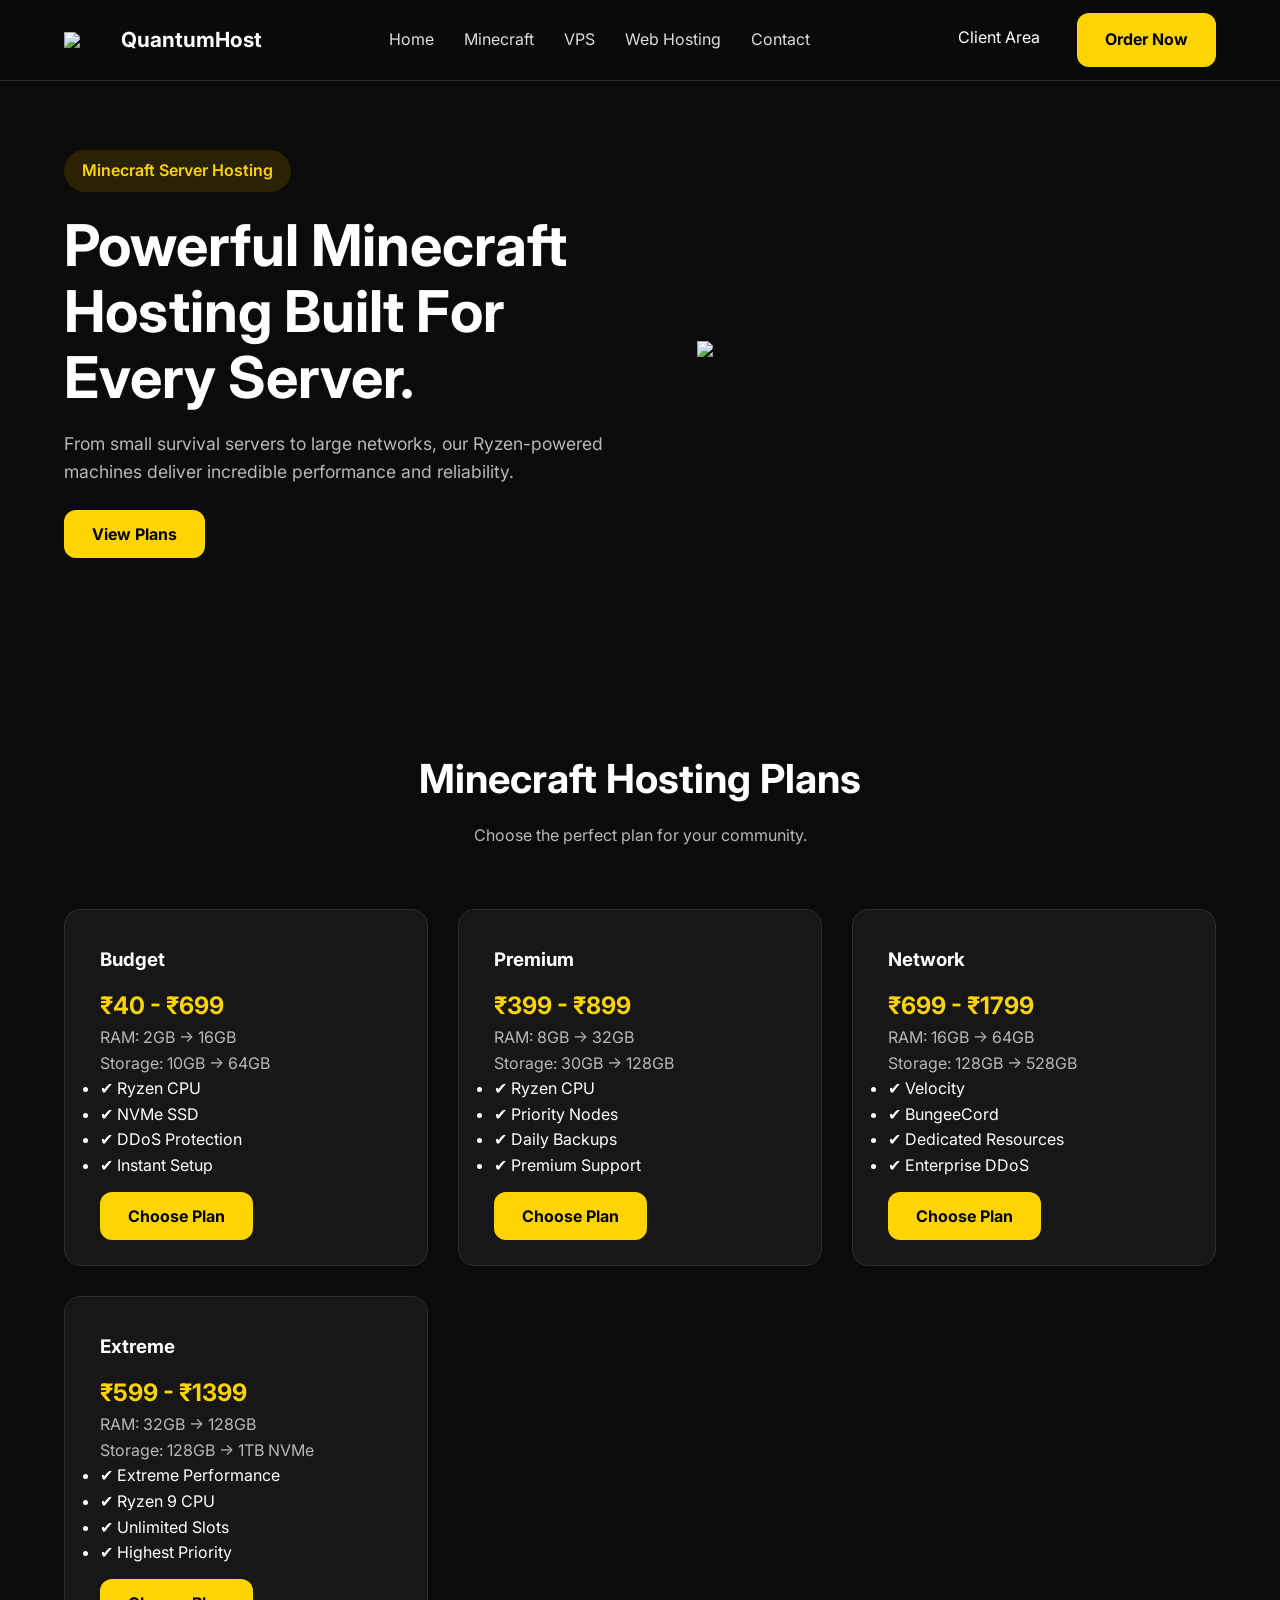
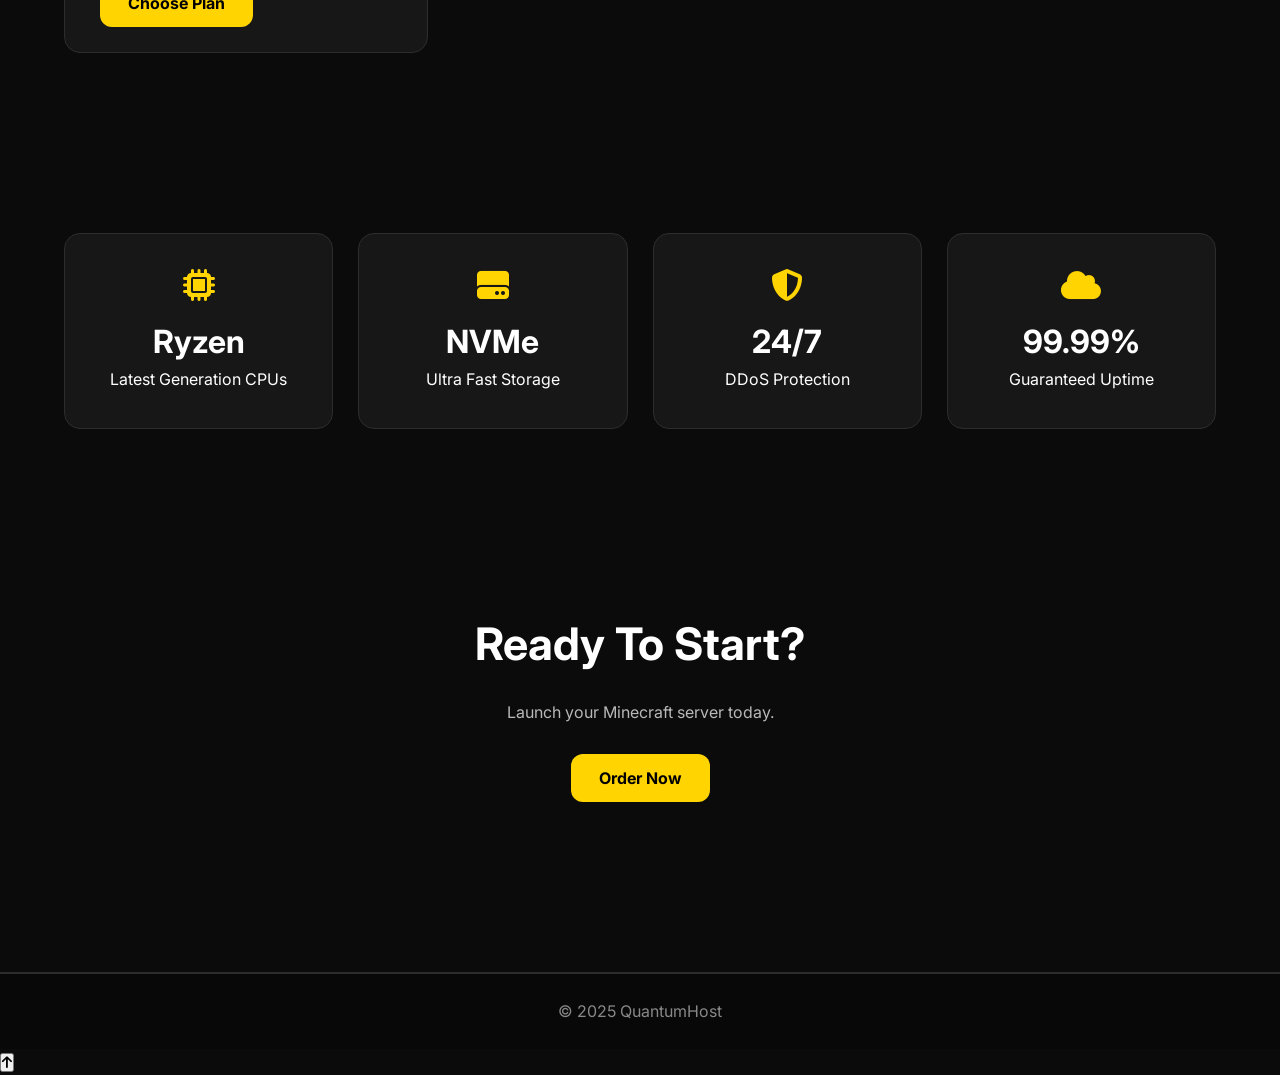
==== minecraft/index.html @ b80c0f31 "Create index.html" ====
<!DOCTYPE html>
<html lang="en">

<head>

<meta charset="UTF-8">
<meta name="viewport" content="width=device-width, initial-scale=1.0">

<title>Minecraft Hosting | QuantumHost</title>

<link rel="stylesheet" href="../assets/css/style.css">

<link rel="stylesheet"
href="https://cdnjs.cloudflare.com/ajax/libs/font-awesome/6.5.1/css/all.min.css">

</head>

<body>

<header>

<div class="container">

<nav class="navbar">

<a href="../" class="logo">

<img src="../assets/images/logo.png">

<span>QuantumHost</span>

</a>

<ul class="nav-links">

<li><a href="../">Home</a></li>

<li><a href="./">Minecraft</a></li>

<li><a href="../vps/">VPS</a></li>

<li><a href="../web-hosting/">Web Hosting</a></li>

<li><a href="../contact/">Contact</a></li>

</ul>

<div class="nav-buttons">

<a href="#" class="login-btn">Client Area</a>

<a href="#" class="primary-btn">Order Now</a>

</div>

<button class="mobile-menu">

<i class="fas fa-bars"></i>

</button>

</nav>

</div>

</header>

<section class="hero">

<div class="container hero-content">

<div class="hero-text">

<span class="badge">

Minecraft Server Hosting

</span>

<h1>

Powerful Minecraft Hosting
Built For Every Server.

</h1>

<p>

From small survival servers to large networks,
our Ryzen-powered machines deliver incredible
performance and reliability.

</p>

<a href="#plans" class="primary-btn">

View Plans

</a>

</div>

<div class="hero-image">

<img src="../assets/images/minecraft-bg.png">

</div>

</div>

</section>

<section id="plans" class="features">

<div class="container">

<div class="section-title">

<h2>

Minecraft Hosting Plans

</h2>

<p>

Choose the perfect plan for your community.

</p>

</div>

<div class="feature-grid">

<div class="feature-card">

<h3>Budget</h3>

<h1 style="color:#FFD400;">₹40 - ₹699</h1>

<p>

RAM:
2GB → 16GB

</p>

<p>

Storage:
10GB → 64GB

</p>

<ul>

<li>✔ Ryzen CPU</li>

<li>✔ NVMe SSD</li>

<li>✔ DDoS Protection</li>

<li>✔ Instant Setup</li>

</ul>

<br>

<a href="#" class="primary-btn">

Choose Plan

</a>

</div>

<div class="feature-card">

<h3>Premium</h3>

<h1 style="color:#FFD400;">₹399 - ₹899</h1>

<p>

RAM:
8GB → 32GB

</p>

<p>

Storage:
30GB → 128GB

</p>

<ul>

<li>✔ Ryzen CPU</li>

<li>✔ Priority Nodes</li>

<li>✔ Daily Backups</li>

<li>✔ Premium Support</li>

</ul>

<br>

<a href="#" class="primary-btn">

Choose Plan

</a>

</div>

<div class="feature-card">

<h3>Network</h3>

<h1 style="color:#FFD400;">₹699 - ₹1799</h1>

<p>

RAM:
16GB → 64GB

</p>

<p>

Storage:
128GB → 528GB

</p>

<ul>

<li>✔ Velocity</li>

<li>✔ BungeeCord</li>

<li>✔ Dedicated Resources</li>

<li>✔ Enterprise DDoS</li>

</ul>

<br>

<a href="#" class="primary-btn">

Choose Plan

</a>

</div>

<div class="feature-card">

<h3>Extreme</h3>

<h1 style="color:#FFD400;">₹599 - ₹1399</h1>

<p>

RAM:
32GB → 128GB

</p>

<p>

Storage:
128GB → 1TB NVMe

</p>

<ul>

<li>✔ Extreme Performance</li>

<li>✔ Ryzen 9 CPU</li>

<li>✔ Unlimited Slots</li>

<li>✔ Highest Priority</li>

</ul>

<br>

<a href="#" class="primary-btn">

Choose Plan

</a>

</div>

</div>

</div>

</section>

<section class="stats">

<div class="container stats-grid">

<div class="stat-card">

<i class="fas fa-microchip"></i>

<h2>Ryzen</h2>

<p>Latest Generation CPUs</p>

</div>

<div class="stat-card">

<i class="fas fa-hard-drive"></i>

<h2>NVMe</h2>

<p>Ultra Fast Storage</p>

</div>

<div class="stat-card">

<i class="fas fa-shield-halved"></i>

<h2>24/7</h2>

<p>DDoS Protection</p>

</div>

<div class="stat-card">

<i class="fas fa-cloud"></i>

<h2>99.99%</h2>

<p>Guaranteed Uptime</p>

</div>

</div>

</section>

<section class="cta">

<div class="container">

<h2>

Ready To Start?

</h2>

<p>

Launch your Minecraft server today.

</p>

<a href="#" class="primary-btn">

Order Now

</a>

</div>

</section>

<footer>

<div class="copyright">

© 2025 QuantumHost

</div>

</footer>

<script src="../assets/js/main.js"></script>

</body>

</html>
---- assets/css/style.css ----
/* ==========================================================
   QuantumHost - Main Stylesheet
========================================================== */

/* Google Font */
@import url('https://fonts.googleapis.com/css2?family=Inter:wght@400;500;600;700;800&display=swap');

:root{

    --primary:#FFD400;
    --primary-dark:#f3b600;

    --bg:#0b0b0b;
    --card:#171717;
    --card2:#1d1d1d;

    --text:#ffffff;
    --muted:#b8b8b8;

    --border:#2d2d2d;

    --radius:16px;

    --shadow:0 10px 30px rgba(0,0,0,.35);

}

*{
    margin:0;
    padding:0;
    box-sizing:border-box;
}

html{
    scroll-behavior:smooth;
}

body{

    background:var(--bg);

    color:var(--text);

    font-family:'Inter',sans-serif;

    line-height:1.6;

}

a{
    text-decoration:none;
    color:inherit;
}

img{
    max-width:100%;
    display:block;
}

.container{

    width:min(1200px,90%);
    margin:auto;

}

/* ===========================
        HEADER
=========================== */

header{

    position:fixed;

    top:0;

    width:100%;

    background:rgba(11,11,11,.85);

    backdrop-filter:blur(12px);

    border-bottom:1px solid var(--border);

    z-index:999;

}

.navbar{

    display:flex;

    justify-content:space-between;

    align-items:center;

    height:80px;

}

.logo{

    display:flex;

    align-items:center;

    gap:12px;

    font-size:1.3rem;

    font-weight:700;

}

.logo img{

    width:45px;

}

.nav-links{

    display:flex;

    gap:30px;

    list-style:none;

}

.nav-links a{

    color:#ddd;

    transition:.3s;

}

.nav-links a:hover{

    color:var(--primary);

}

.nav-buttons{

    display:flex;

    gap:15px;

}

.mobile-menu{

    display:none;

    background:none;

    color:white;

    border:none;

    font-size:1.5rem;

    cursor:pointer;

}

/* ===========================
        BUTTONS
=========================== */

.primary-btn{

    background:var(--primary);

    color:#000;

    padding:14px 28px;

    border-radius:12px;

    font-weight:700;

    transition:.3s;

}

.primary-btn:hover{

    background:var(--primary-dark);

    transform:translateY(-3px);

}

.secondary-btn{

    border:2px solid var(--primary);

    color:white;

    padding:14px 28px;

    border-radius:12px;

    transition:.3s;

}

.secondary-btn:hover{

    background:var(--primary);

    color:black;

}

.login-btn{

    color:white;

    padding:12px 22px;

}

/* ===========================
        HERO
=========================== */

.hero{

    padding-top:150px;

    padding-bottom:100px;

}

.hero-content{

    display:grid;

    grid-template-columns:repeat(2,1fr);

    align-items:center;

    gap:60px;

}

.badge{

    display:inline-block;

    background:#2a2200;

    color:var(--primary);

    padding:8px 18px;

    border-radius:50px;

    margin-bottom:20px;

    font-weight:600;

}

.hero h1{

    font-size:3.6rem;

    line-height:1.15;

    margin-bottom:20px;

}

.hero p{

    color:var(--muted);

    font-size:1.1rem;

    margin-bottom:35px;

}

.hero-buttons{

    display:flex;

    gap:20px;

}

.hero-image{

    display:flex;

    justify-content:center;

}

.hero-image img{

    width:90%;

    animation:float 4s ease-in-out infinite;

}

/* ===========================
        STATS
=========================== */

.stats{

    padding:80px 0;

}

.stats-grid{

    display:grid;

    grid-template-columns:repeat(4,1fr);

    gap:25px;

}

.stat-card{

    background:var(--card);

    border:1px solid var(--border);

    border-radius:var(--radius);

    text-align:center;

    padding:35px;

    transition:.3s;

}

.stat-card:hover{

    transform:translateY(-8px);

    border-color:var(--primary);

}

.stat-card i{

    font-size:2rem;

    color:var(--primary);

    margin-bottom:15px;

}

.stat-card h2{

    font-size:2rem;

}

/* ===========================
        FEATURES
=========================== */

.features{

    padding:100px 0;

}

.section-title{

    text-align:center;

    margin-bottom:60px;

}

.section-title h2{

    font-size:2.5rem;

}

.section-title p{

    color:var(--muted);

    margin-top:12px;

}

.feature-grid{

    display:grid;

    grid-template-columns:repeat(3,1fr);

    gap:30px;

}

.feature-card{

    background:var(--card);

    border-radius:var(--radius);

    padding:35px;

    border:1px solid var(--border);

    transition:.3s;

}

.feature-card:hover{

    border-color:var(--primary);

    transform:translateY(-8px);

}

.feature-card i{

    color:var(--primary);

    font-size:2rem;

    margin-bottom:20px;

}

.feature-card h3{

    margin-bottom:12px;

}

.feature-card p{

    color:var(--muted);

}

/* ===========================
        CTA
=========================== */

.cta{

    padding:100px 0;

    text-align:center;

}

.cta h2{

    font-size:2.8rem;

}

.cta p{

    color:var(--muted);

    margin:20px 0 40px;

}

/* ===========================
        FOOTER
=========================== */

footer{

    background:#080808;

    border-top:1px solid var(--border);

    margin-top:80px;

}

.footer-grid{

    display:grid;

    grid-template-columns:repeat(4,1fr);

    gap:40px;

    padding:70px 0;

}

.footer-grid h4{

    margin-bottom:15px;

}

.footer-grid a{

    display:block;

    color:var(--muted);

    margin:8px 0;

    transition:.3s;

}

.footer-grid a:hover{

    color:var(--primary);

}

.copyright{

    text-align:center;

    color:#888;

    padding:25px;

    border-top:1px solid var(--border);

}

/* ===========================
        ANIMATION
=========================== */

@keyframes float{

    0%{transform:translateY(0);}
    50%{transform:translateY(-18px);}
    100%{transform:translateY(0);}

}

/* ===========================
        RESPONSIVE
=========================== */

@media(max-width:992px){

.hero-content,
.stats-grid,
.feature-grid,
.footer-grid{

grid-template-columns:1fr;

}

.hero{

text-align:center;

}

.hero-buttons{

justify-content:center;

}

.nav-links,
.nav-buttons{

display:none;

}

.mobile-menu{

display:block;

}

.hero h1{

font-size:2.6rem;

}

}
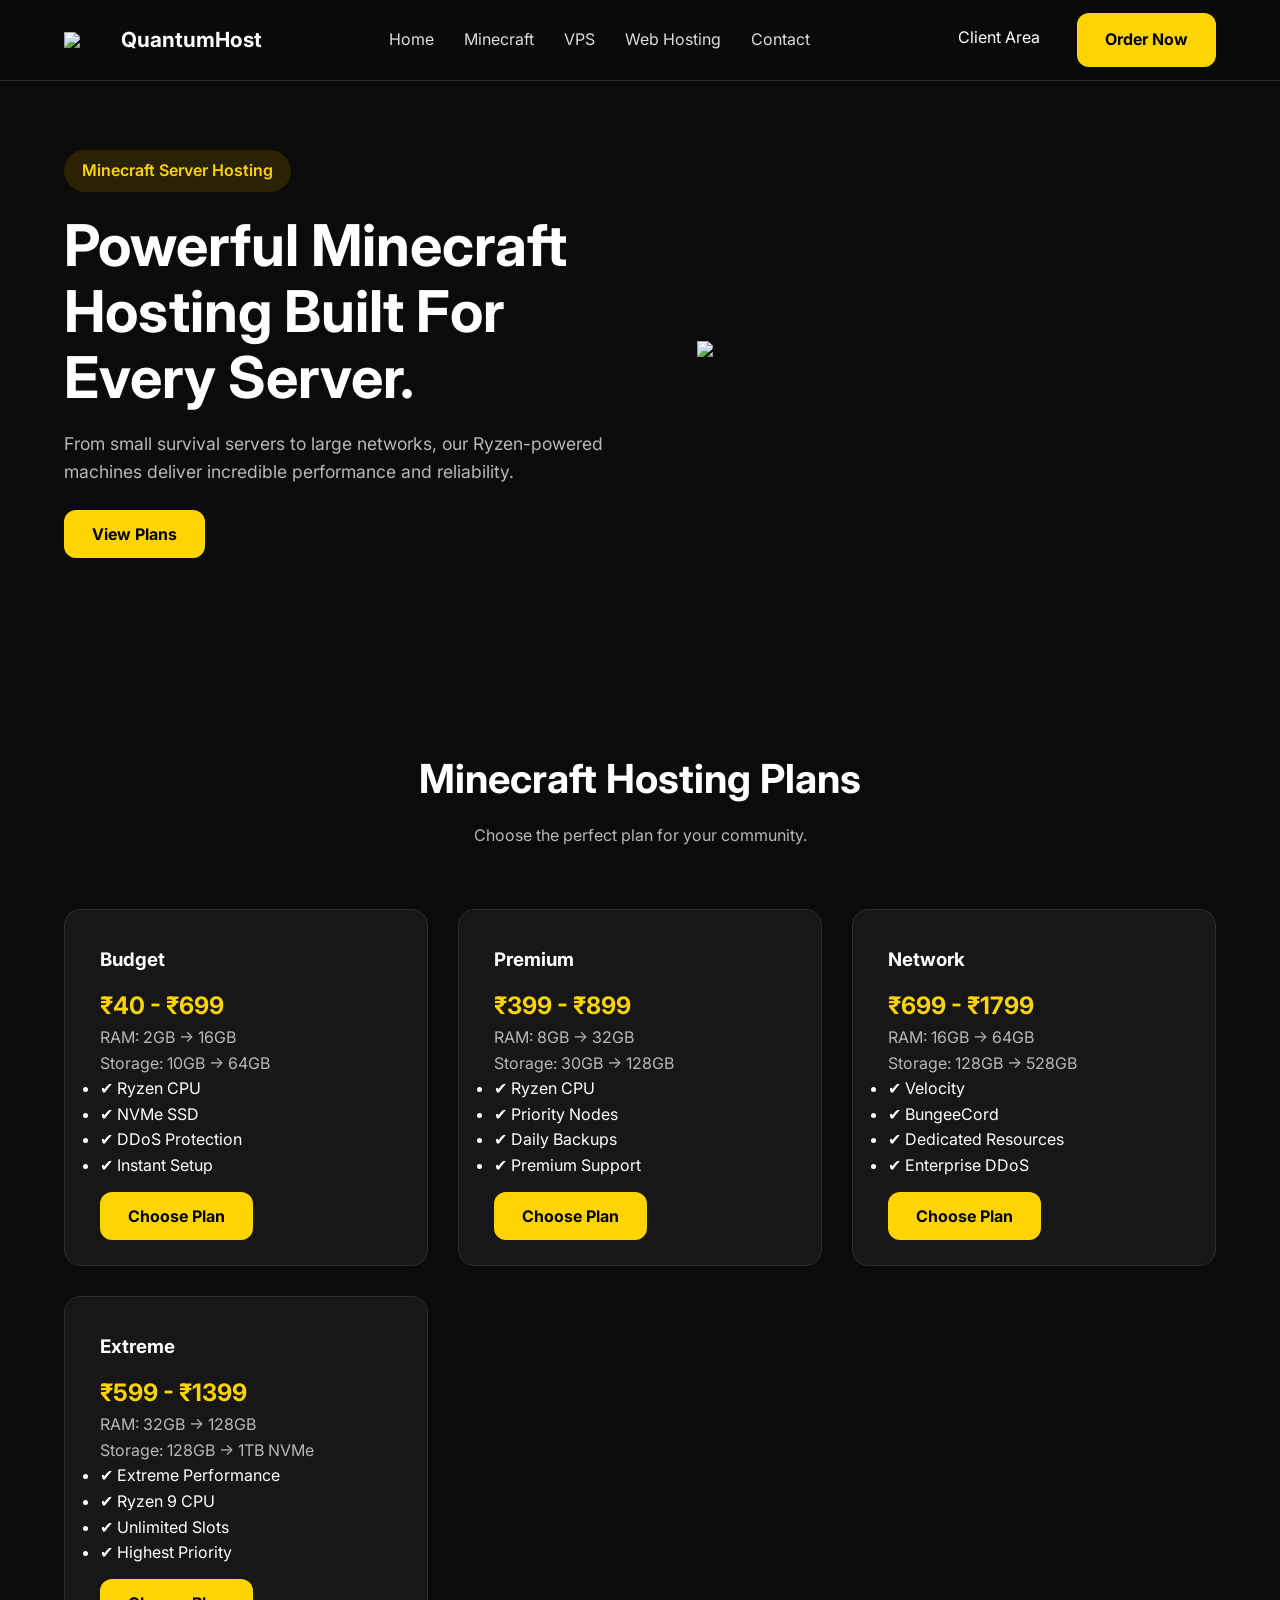
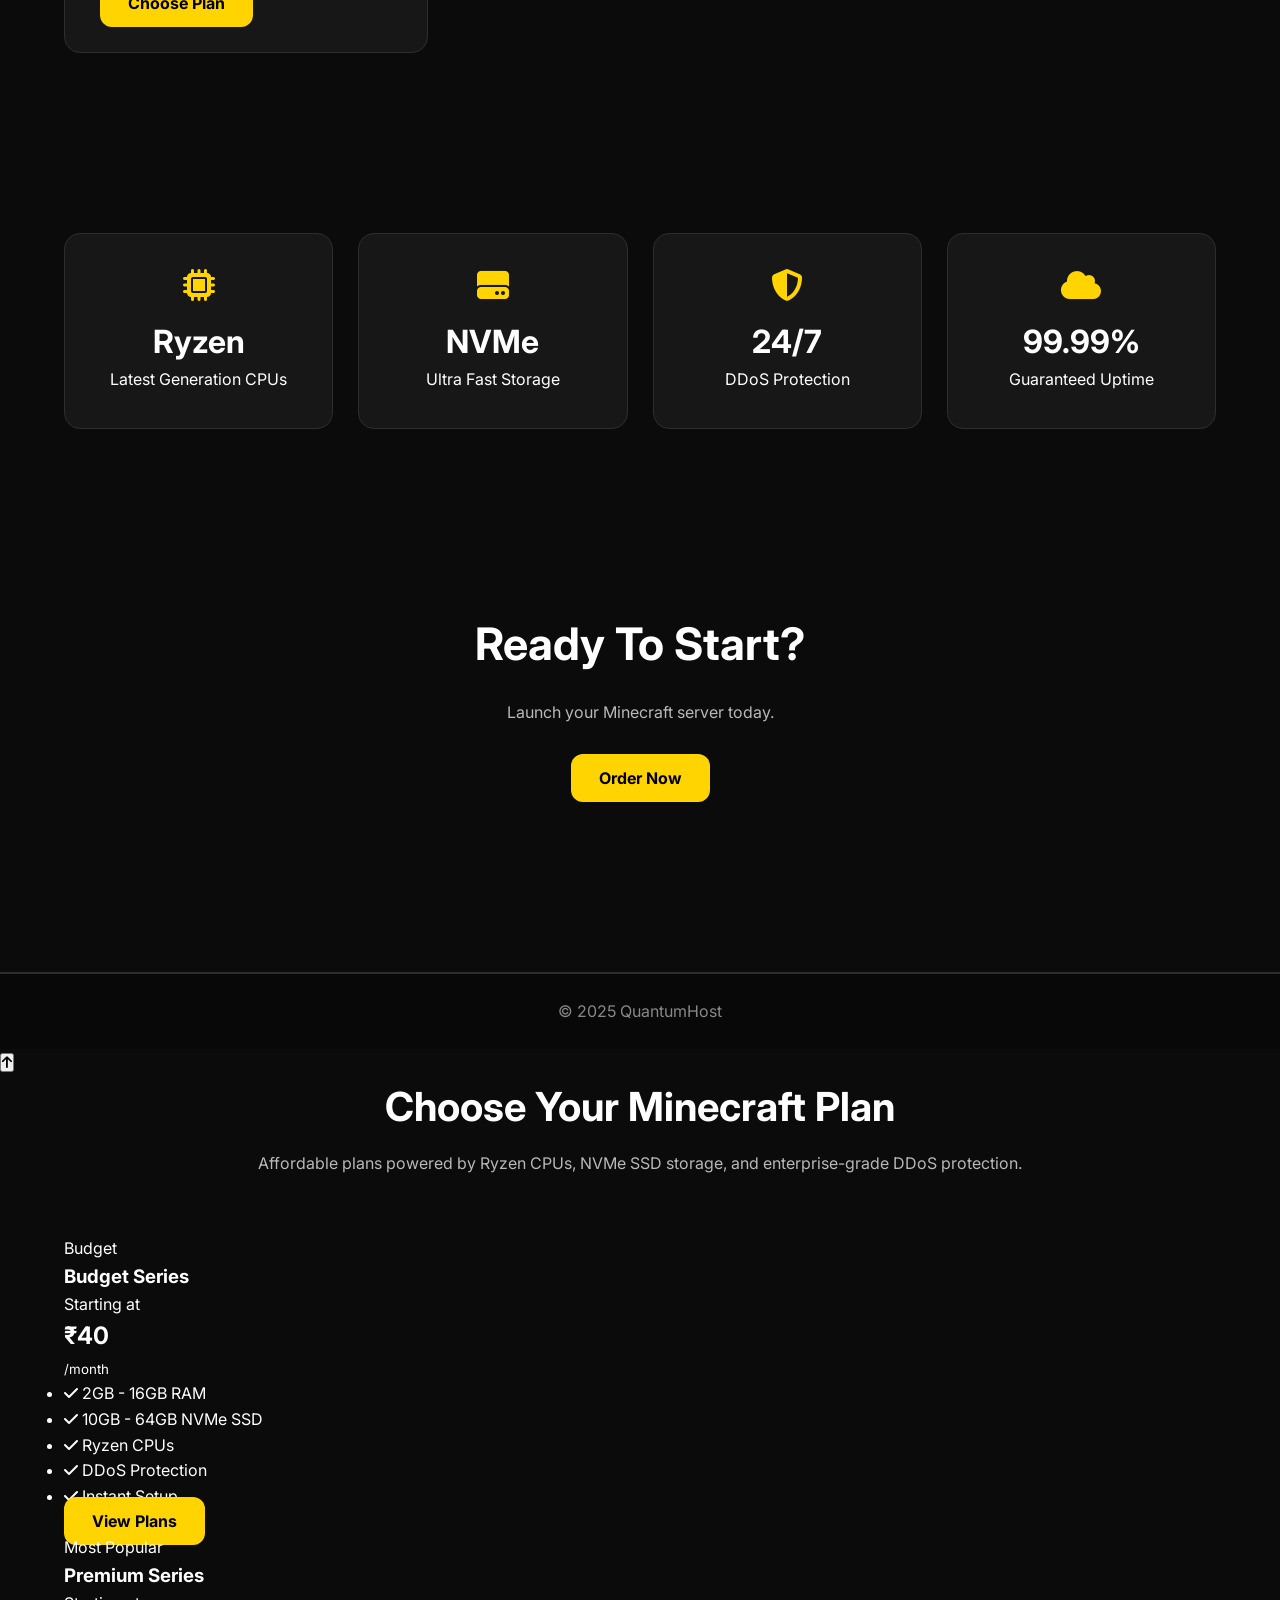
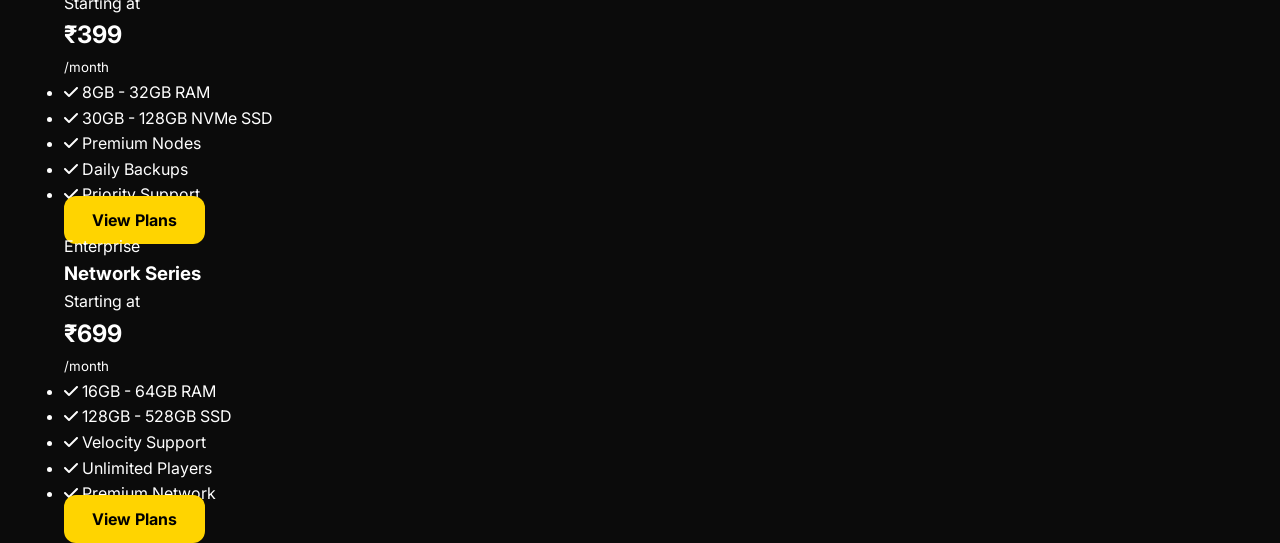
==== commit 54787fd2: "Update index.html" ====
--- a/minecraft/index.html
+++ b/minecraft/index.html
@@ -395,3 +395,148 @@
 </body>
 
 </html>
+<!-- ===========================
+     FEATURED MINECRAFT PLANS
+============================ -->
+
+<section class="pricing">
+
+    <div class="container">
+
+        <div class="section-title">
+
+            <h2>Choose Your Minecraft Plan</h2>
+
+            <p>
+                Affordable plans powered by Ryzen CPUs, NVMe SSD storage, and enterprise-grade DDoS protection.
+            </p>
+
+        </div>
+
+        <div class="pricing-grid">
+
+            <!-- Budget -->
+
+            <div class="plan-card">
+
+                <span class="plan-badge">Budget</span>
+
+                <h3>Budget Series</h3>
+
+                <div class="price">
+
+                    <span>Starting at</span>
+
+                    <h1>₹40</h1>
+
+                    <small>/month</small>
+
+                </div>
+
+                <ul>
+
+                    <li><i class="fas fa-check"></i> 2GB - 16GB RAM</li>
+
+                    <li><i class="fas fa-check"></i> 10GB - 64GB NVMe SSD</li>
+
+                    <li><i class="fas fa-check"></i> Ryzen CPUs</li>
+
+                    <li><i class="fas fa-check"></i> DDoS Protection</li>
+
+                    <li><i class="fas fa-check"></i> Instant Setup</li>
+
+                </ul>
+
+                <a href="/minecraft/" class="primary-btn">
+
+                    View Plans
+
+                </a>
+
+            </div>
+
+            <!-- Premium -->
+
+            <div class="plan-card featured">
+
+                <span class="plan-badge">Most Popular</span>
+
+                <h3>Premium Series</h3>
+
+                <div class="price">
+
+                    <span>Starting at</span>
+
+                    <h1>₹399</h1>
+
+                    <small>/month</small>
+
+                </div>
+
+                <ul>
+
+                    <li><i class="fas fa-check"></i> 8GB - 32GB RAM</li>
+
+                    <li><i class="fas fa-check"></i> 30GB - 128GB NVMe SSD</li>
+
+                    <li><i class="fas fa-check"></i> Premium Nodes</li>
+
+                    <li><i class="fas fa-check"></i> Daily Backups</li>
+
+                    <li><i class="fas fa-check"></i> Priority Support</li>
+
+                </ul>
+
+                <a href="/minecraft/" class="primary-btn">
+
+                    View Plans
+
+                </a>
+
+            </div>
+
+            <!-- Network -->
+
+            <div class="plan-card">
+
+                <span class="plan-badge">Enterprise</span>
+
+                <h3>Network Series</h3>
+
+                <div class="price">
+
+                    <span>Starting at</span>
+
+                    <h1>₹699</h1>
+
+                    <small>/month</small>
+
+                </div>
+
+                <ul>
+
+                    <li><i class="fas fa-check"></i> 16GB - 64GB RAM</li>
+
+                    <li><i class="fas fa-check"></i> 128GB - 528GB SSD</li>
+
+                    <li><i class="fas fa-check"></i> Velocity Support</li>
+
+                    <li><i class="fas fa-check"></i> Unlimited Players</li>
+
+                    <li><i class="fas fa-check"></i> Premium Network</li>
+
+                </ul>
+
+                <a href="/minecraft/" class="primary-btn">
+
+                    View Plans
+
+                </a>
+
+            </div>
+
+        </div>
+
+    </div>
+
+</section>
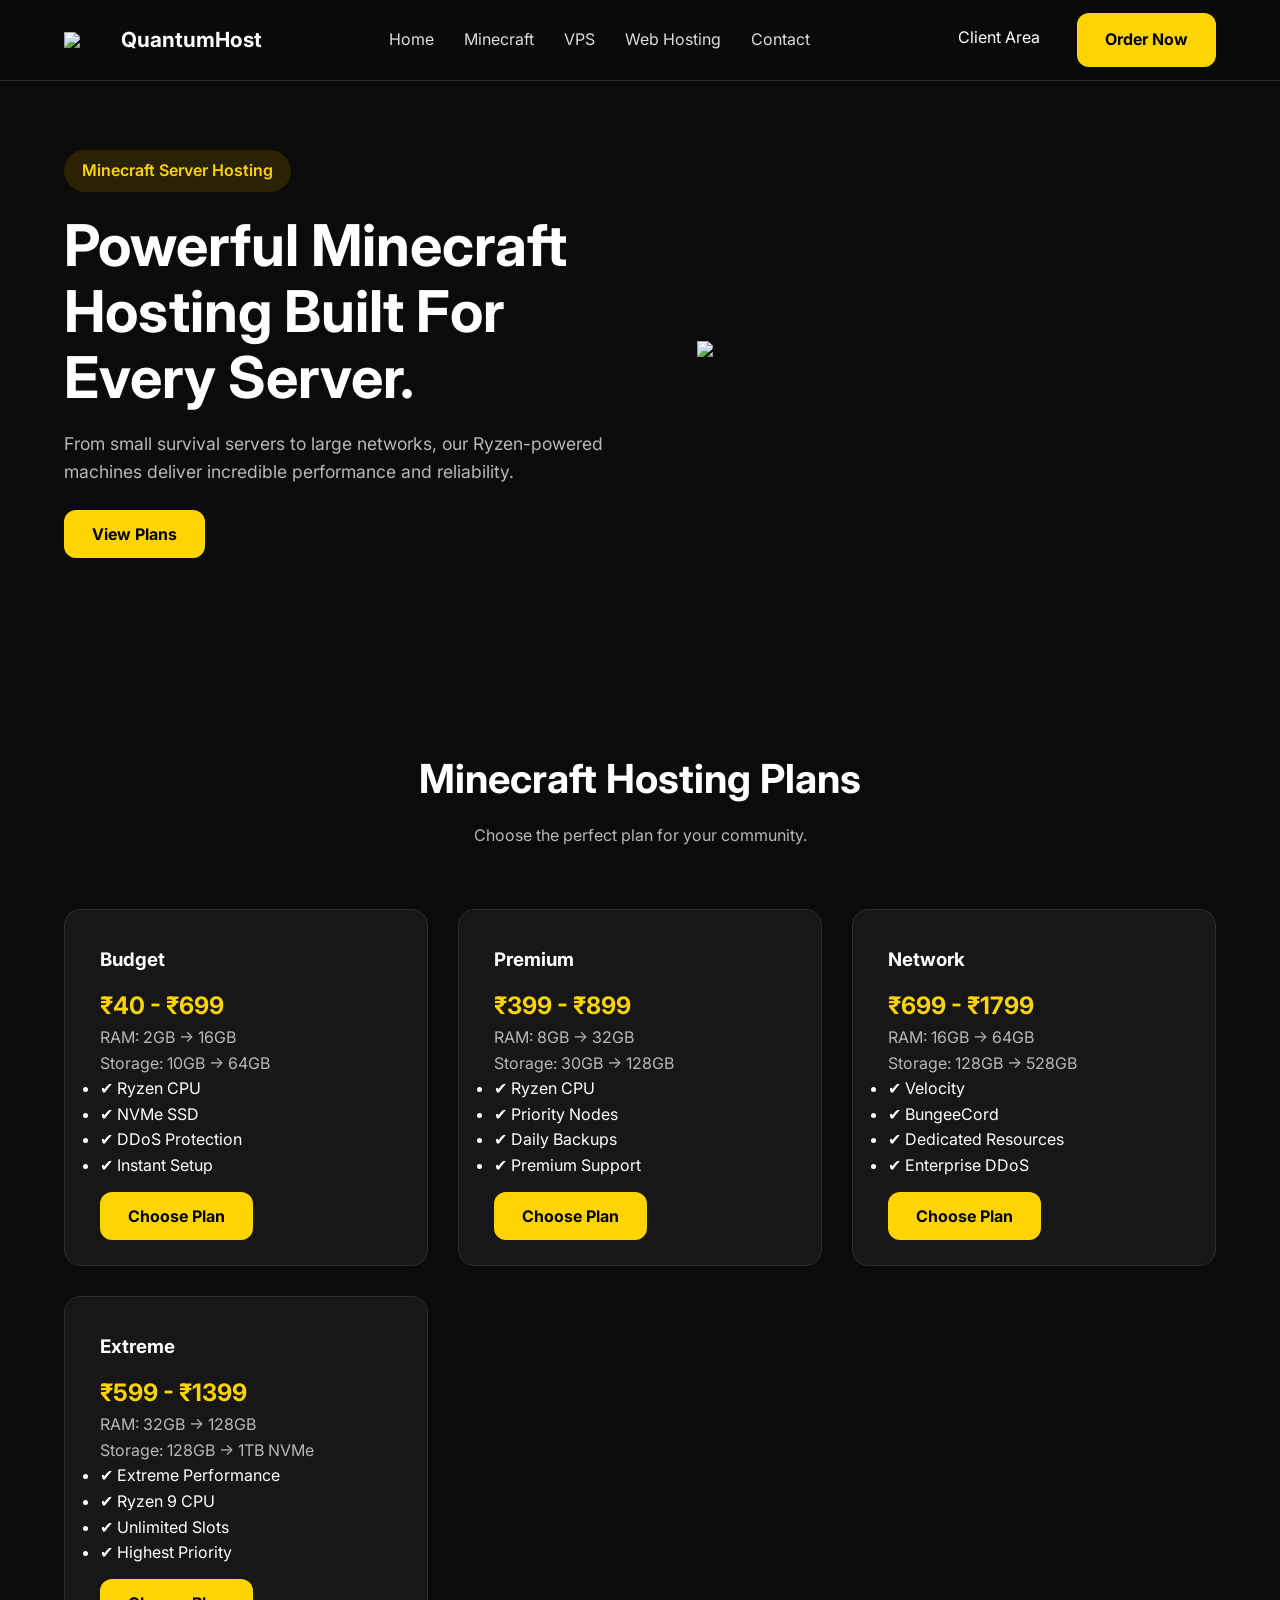
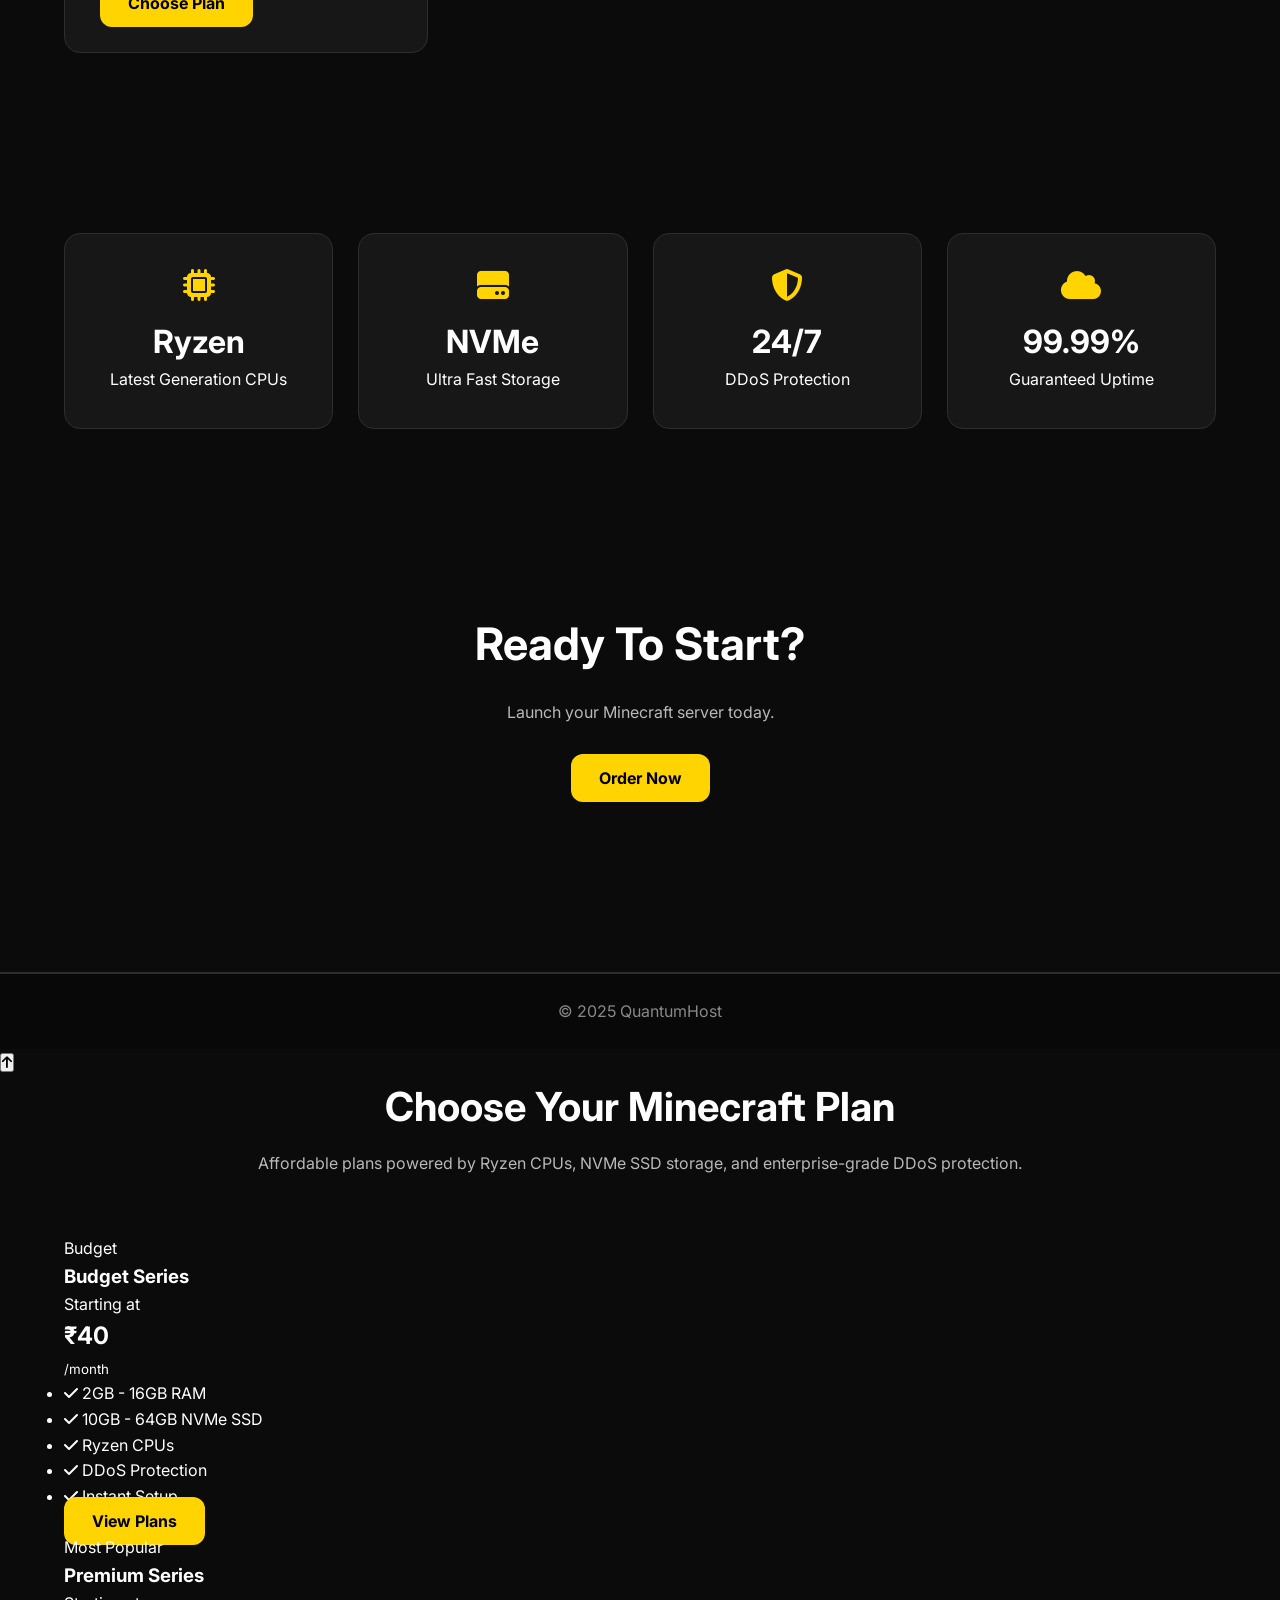
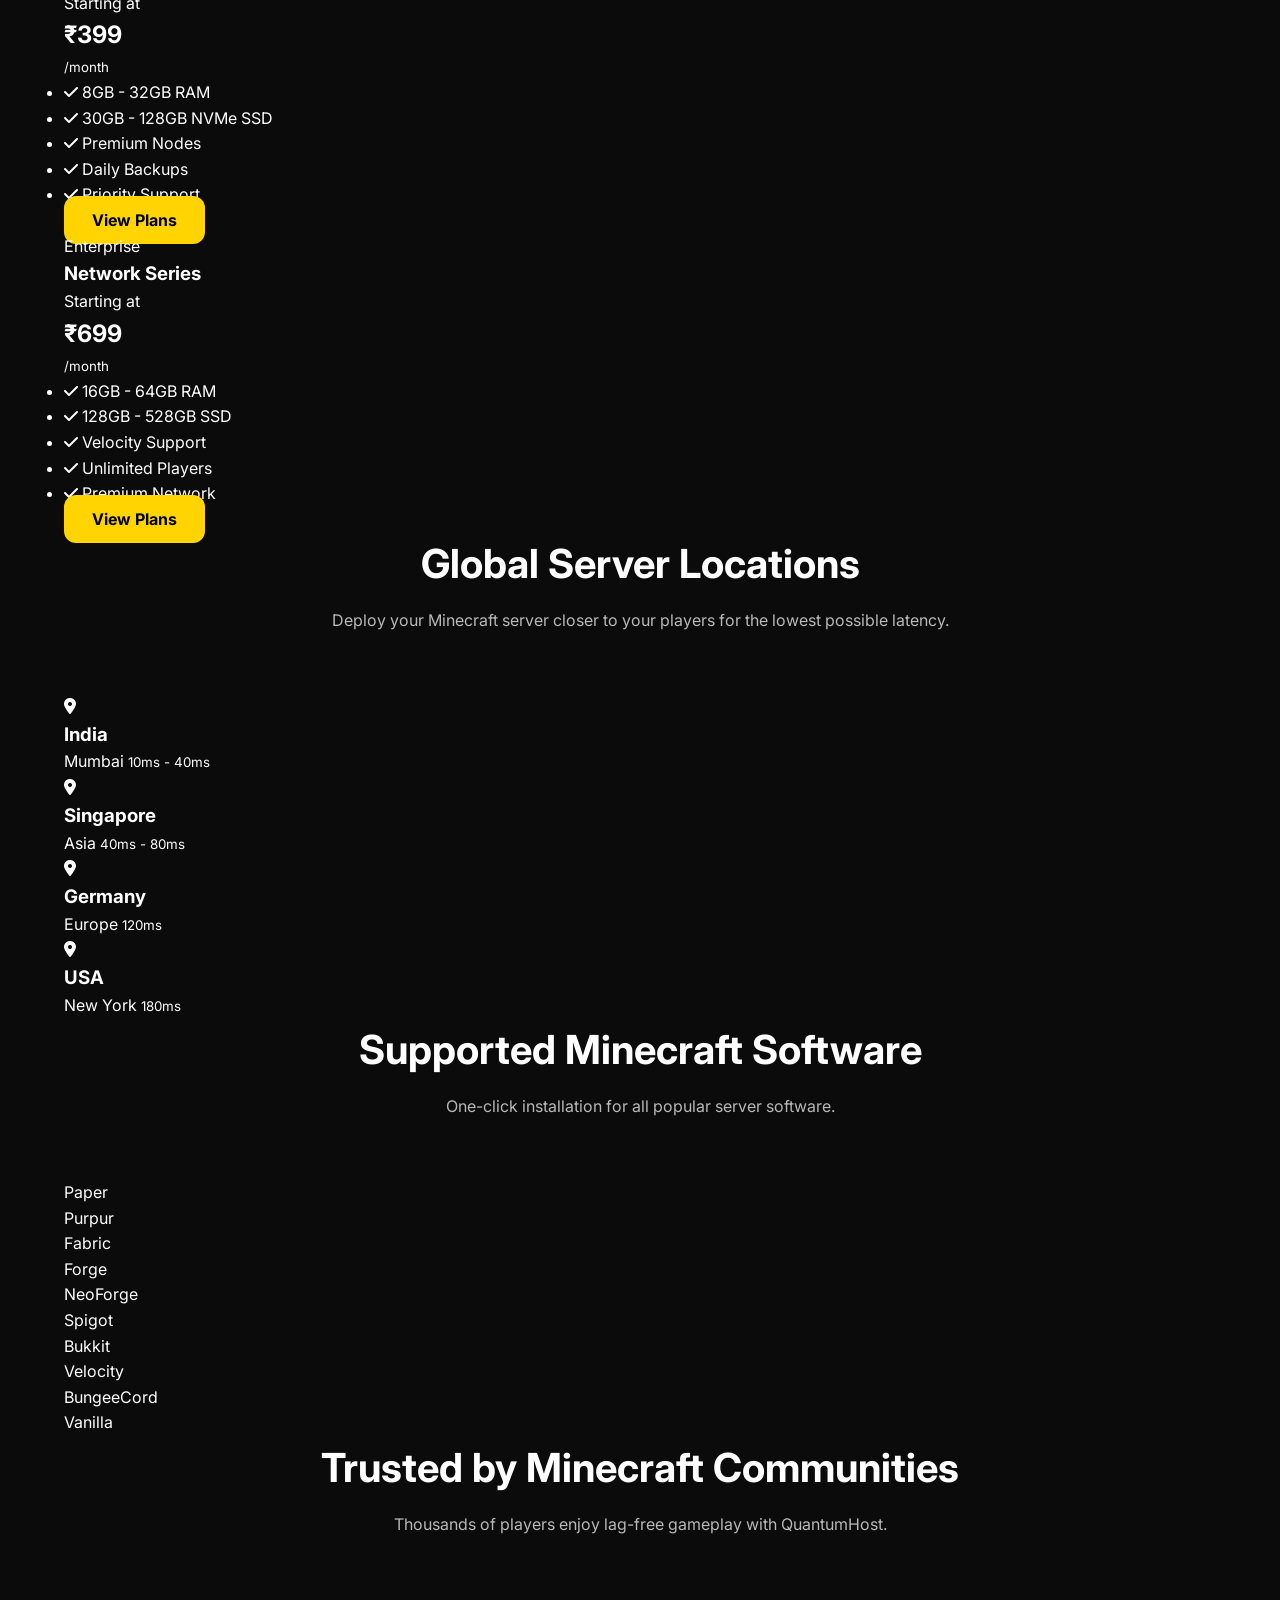
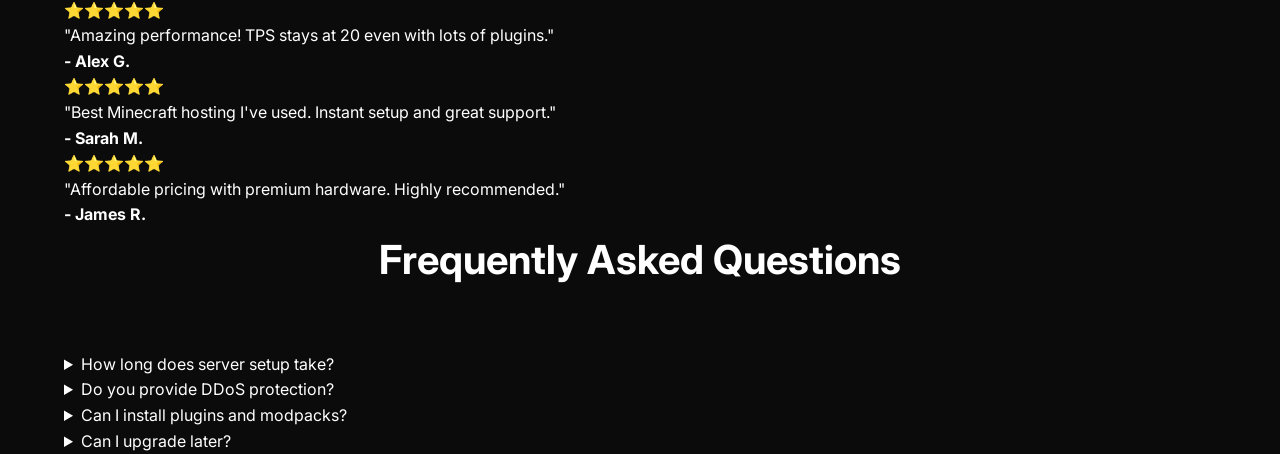
==== commit 7a7c2e6d: "Update index.html" ====
--- a/minecraft/index.html
+++ b/minecraft/index.html
@@ -540,3 +540,237 @@
     </div>
 
 </section>
+<!-- ===========================
+     SERVER LOCATIONS
+============================ -->
+
+<section class="locations">
+
+    <div class="container">
+
+        <div class="section-title">
+
+            <h2>Global Server Locations</h2>
+
+            <p>
+                Deploy your Minecraft server closer to your players for the lowest possible latency.
+            </p>
+
+        </div>
+
+        <div class="locations-grid">
+
+            <div class="location-card">
+                <i class="fas fa-location-dot"></i>
+                <h3>India</h3>
+                <span>Mumbai</span>
+                <small>10ms - 40ms</small>
+            </div>
+
+            <div class="location-card">
+                <i class="fas fa-location-dot"></i>
+                <h3>Singapore</h3>
+                <span>Asia</span>
+                <small>40ms - 80ms</small>
+            </div>
+
+            <div class="location-card">
+                <i class="fas fa-location-dot"></i>
+                <h3>Germany</h3>
+                <span>Europe</span>
+                <small>120ms</small>
+            </div>
+
+            <div class="location-card">
+                <i class="fas fa-location-dot"></i>
+                <h3>USA</h3>
+                <span>New York</span>
+                <small>180ms</small>
+            </div>
+
+        </div>
+
+    </div>
+
+</section>
+
+<!-- ===========================
+     SUPPORTED SOFTWARE
+============================ -->
+
+<section class="software">
+
+    <div class="container">
+
+        <div class="section-title">
+
+            <h2>Supported Minecraft Software</h2>
+
+            <p>
+                One-click installation for all popular server software.
+            </p>
+
+        </div>
+
+        <div class="software-grid">
+
+            <div class="software-card">Paper</div>
+
+            <div class="software-card">Purpur</div>
+
+            <div class="software-card">Fabric</div>
+
+            <div class="software-card">Forge</div>
+
+            <div class="software-card">NeoForge</div>
+
+            <div class="software-card">Spigot</div>
+
+            <div class="software-card">Bukkit</div>
+
+            <div class="software-card">Velocity</div>
+
+            <div class="software-card">BungeeCord</div>
+
+            <div class="software-card">Vanilla</div>
+
+        </div>
+
+    </div>
+
+</section>
+<!-- ===========================
+     TESTIMONIALS
+============================ -->
+
+<section class="testimonials">
+
+    <div class="container">
+
+        <div class="section-title">
+
+            <h2>Trusted by Minecraft Communities</h2>
+
+            <p>
+                Thousands of players enjoy lag-free gameplay with QuantumHost.
+            </p>
+
+        </div>
+
+        <div class="testimonial-grid">
+
+            <div class="testimonial-card">
+
+                <div class="stars">
+                    ⭐⭐⭐⭐⭐
+                </div>
+
+                <p>
+
+                    "Amazing performance! TPS stays at 20 even with lots of plugins."
+
+                </p>
+
+                <h4>- Alex G.</h4>
+
+            </div>
+
+            <div class="testimonial-card">
+
+                <div class="stars">
+                    ⭐⭐⭐⭐⭐
+                </div>
+
+                <p>
+
+                    "Best Minecraft hosting I've used. Instant setup and great support."
+
+                </p>
+
+                <h4>- Sarah M.</h4>
+
+            </div>
+
+            <div class="testimonial-card">
+
+                <div class="stars">
+                    ⭐⭐⭐⭐⭐
+                </div>
+
+                <p>
+
+                    "Affordable pricing with premium hardware. Highly recommended."
+
+                </p>
+
+                <h4>- James R.</h4>
+
+            </div>
+
+        </div>
+
+    </div>
+
+</section>
+
+<!-- ===========================
+     FAQ
+============================ -->
+
+<section class="faq">
+
+    <div class="container">
+
+        <div class="section-title">
+
+            <h2>Frequently Asked Questions</h2>
+
+        </div>
+
+        <div class="faq-box">
+
+            <details>
+
+                <summary>How long does server setup take?</summary>
+
+                <p>
+                    Your Minecraft server is automatically deployed within a few minutes after payment.
+                </p>
+
+            </details>
+
+            <details>
+
+                <summary>Do you provide DDoS protection?</summary>
+
+                <p>
+                    Yes! Every Minecraft server is protected with enterprise-grade DDoS mitigation.
+                </p>
+
+            </details>
+
+            <details>
+
+                <summary>Can I install plugins and modpacks?</summary>
+
+                <p>
+                    Absolutely! We support Paper, Purpur, Spigot, Forge, Fabric, NeoForge and many more.
+                </p>
+
+            </details>
+
+            <details>
+
+                <summary>Can I upgrade later?</summary>
+
+                <p>
+                    Yes. You can upgrade your plan anytime without losing your server data.
+                </p>
+
+            </details>
+
+        </div>
+
+    </div>
+
+</section>
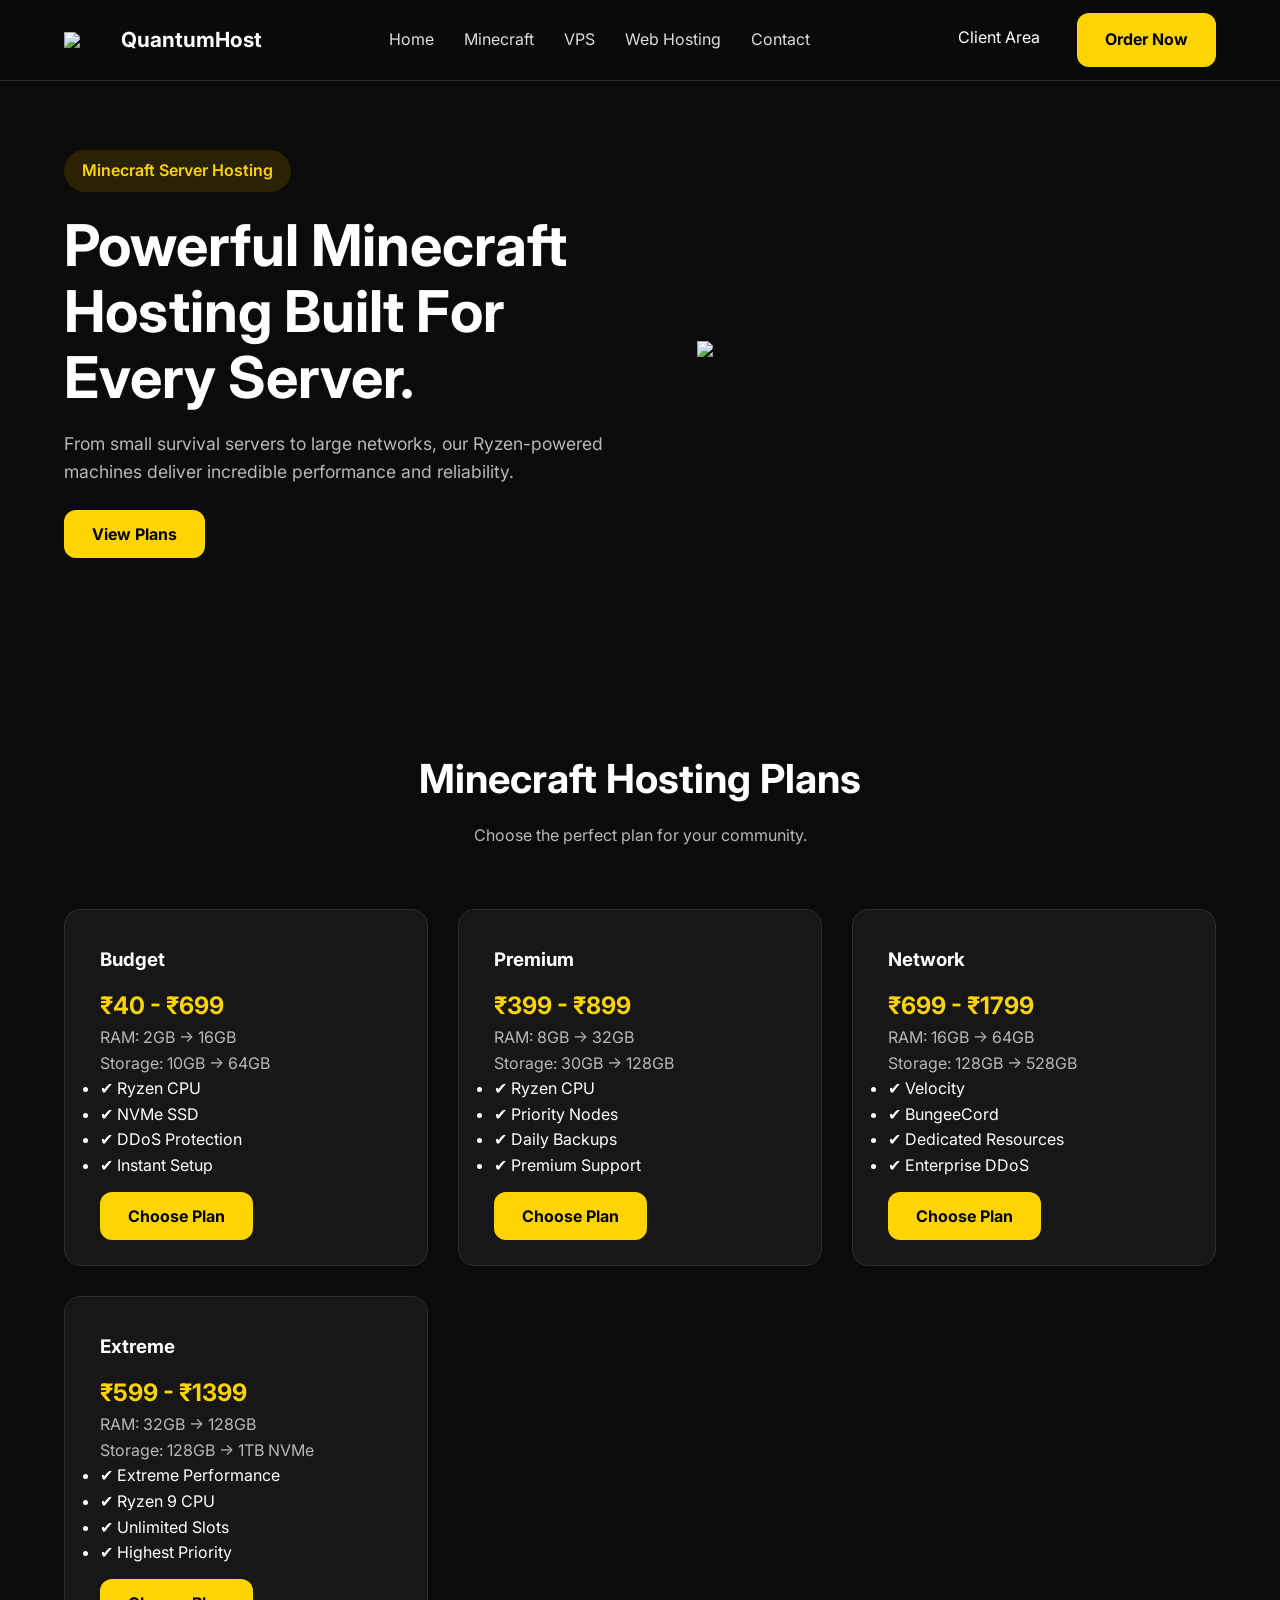
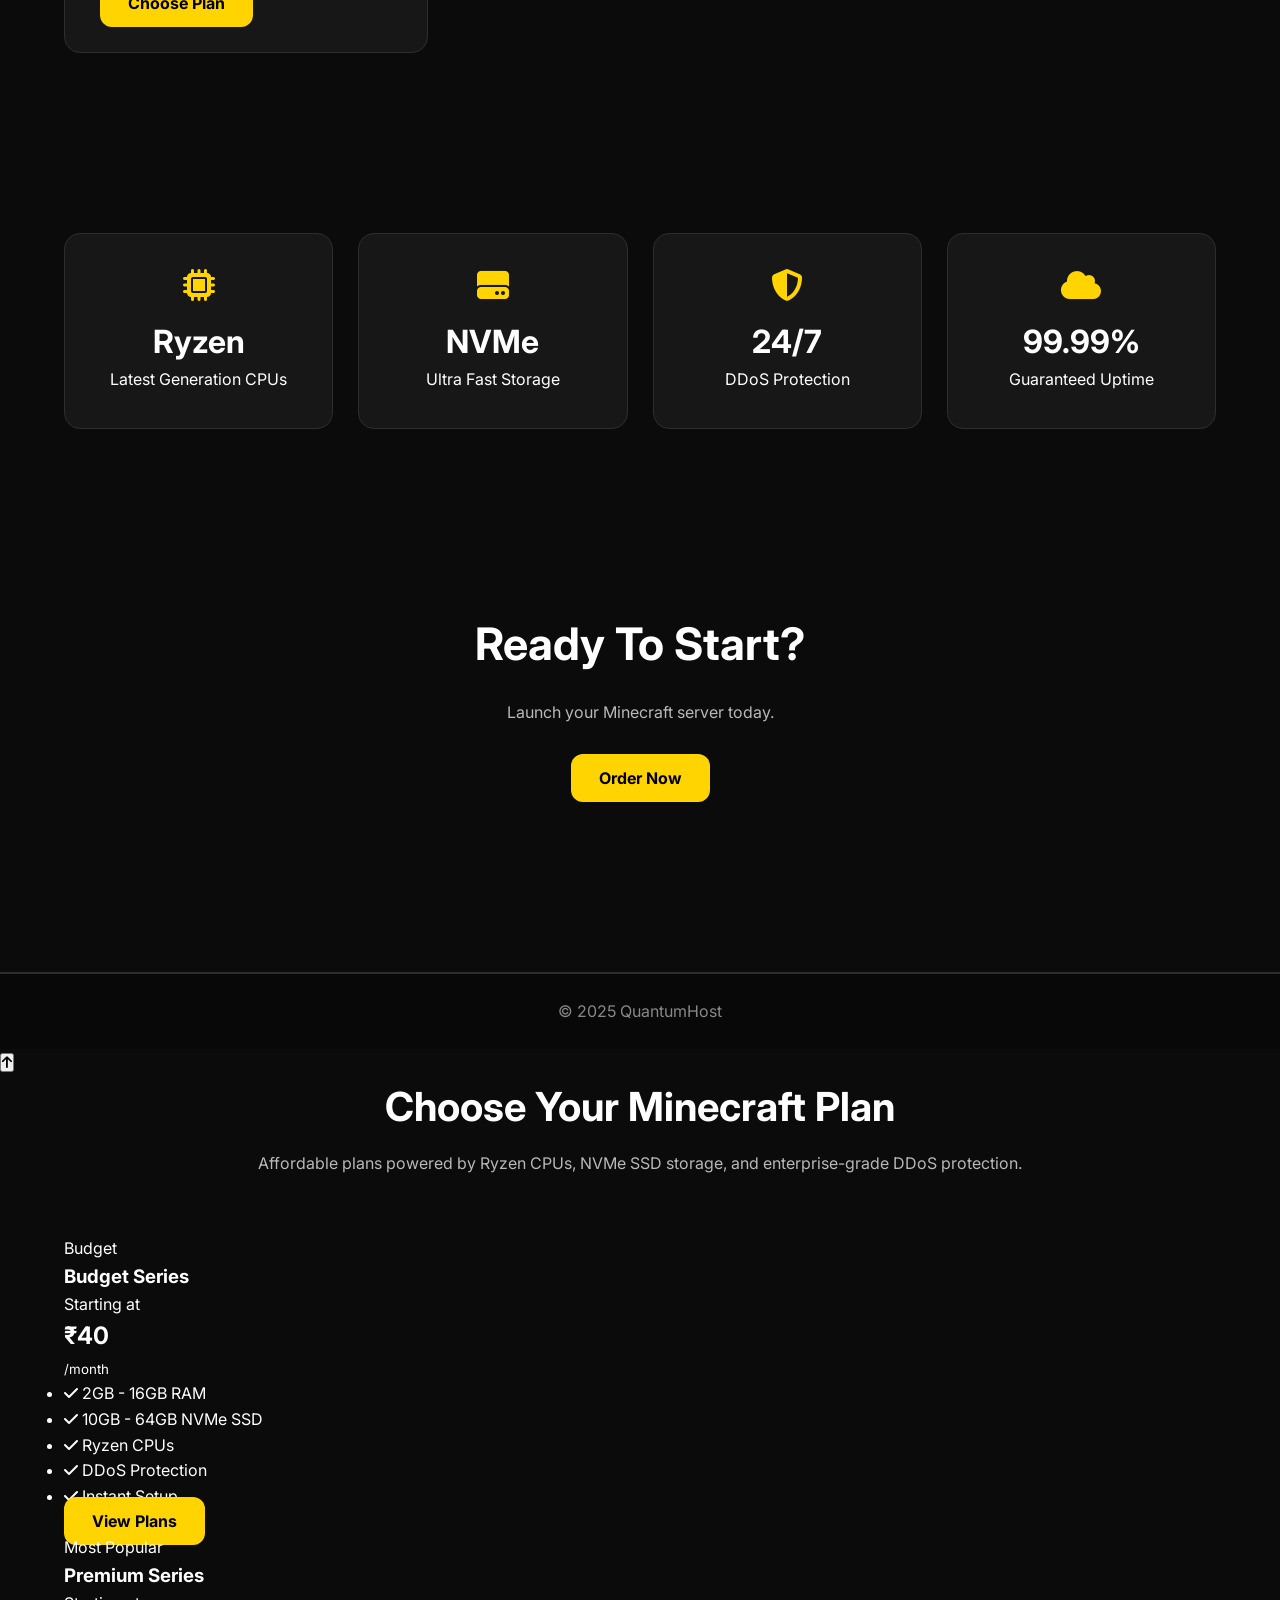
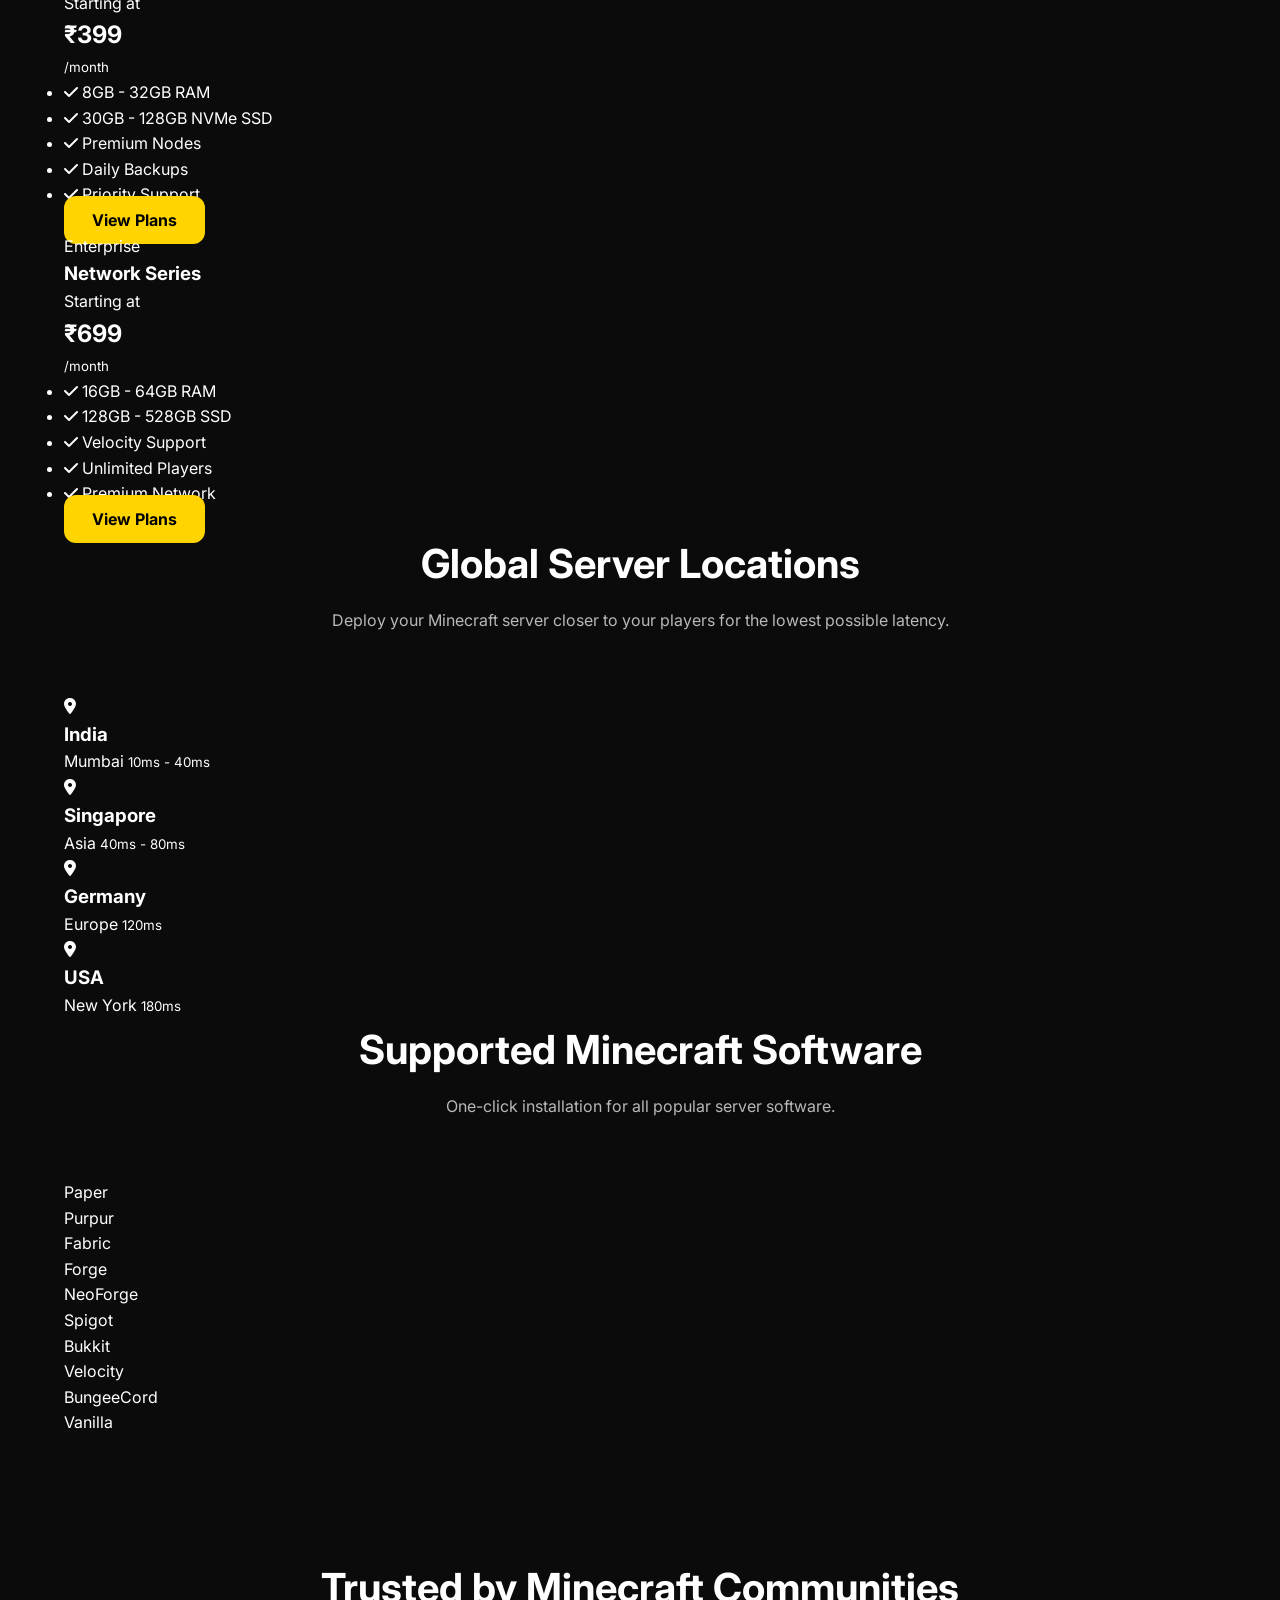
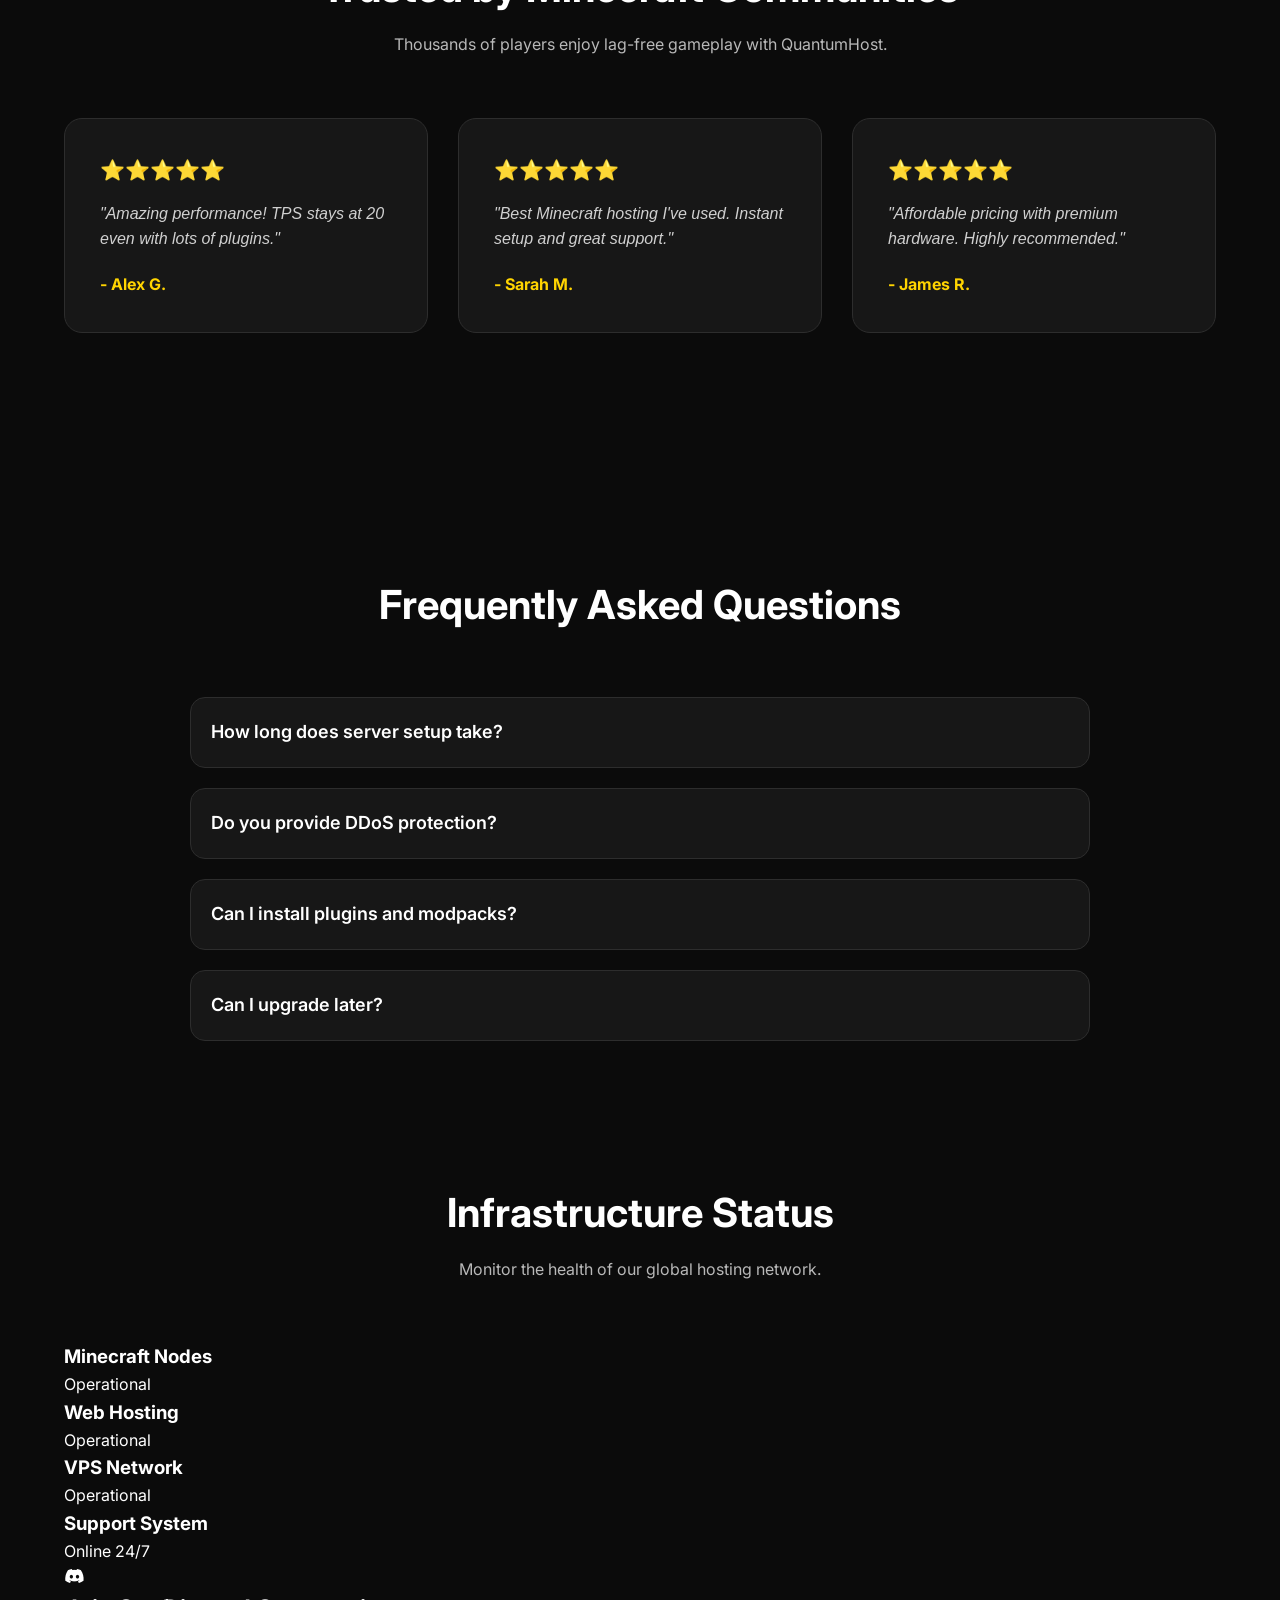
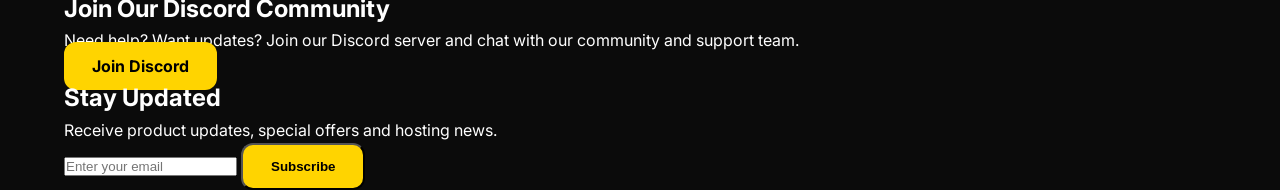
==== commit b3623b0e: "Update index.html" ====
--- a/minecraft/index.html
+++ b/minecraft/index.html
@@ -774,3 +774,138 @@
     </div>
 
 </section>
+<!-- ===========================
+     LIVE STATUS
+============================ -->
+
+<section class="status-section">
+
+    <div class="container">
+
+        <div class="section-title">
+
+            <h2>Infrastructure Status</h2>
+
+            <p>Monitor the health of our global hosting network.</p>
+
+        </div>
+
+        <div class="status-grid">
+
+            <div class="status-card">
+
+                <div class="status-online"></div>
+
+                <h3>Minecraft Nodes</h3>
+
+                <p>Operational</p>
+
+            </div>
+
+            <div class="status-card">
+
+                <div class="status-online"></div>
+
+                <h3>Web Hosting</h3>
+
+                <p>Operational</p>
+
+            </div>
+
+            <div class="status-card">
+
+                <div class="status-online"></div>
+
+                <h3>VPS Network</h3>
+
+                <p>Operational</p>
+
+            </div>
+
+            <div class="status-card">
+
+                <div class="status-online"></div>
+
+                <h3>Support System</h3>
+
+                <p>Online 24/7</p>
+
+            </div>
+
+        </div>
+
+    </div>
+
+</section>
+
+<!-- ===========================
+     DISCORD
+============================ -->
+
+<section class="discord">
+
+    <div class="container">
+
+        <div class="discord-box">
+
+            <i class="fab fa-discord"></i>
+
+            <h2>Join Our Discord Community</h2>
+
+            <p>
+
+                Need help? Want updates? Join our Discord server and chat with our community and support team.
+
+            </p>
+
+            <a href="#" class="primary-btn">
+
+                Join Discord
+
+            </a>
+
+        </div>
+
+    </div>
+
+</section>
+
+<!-- ===========================
+     NEWSLETTER
+============================ -->
+
+<section class="newsletter">
+
+    <div class="container">
+
+        <div class="newsletter-box">
+
+            <h2>Stay Updated</h2>
+
+            <p>
+
+                Receive product updates, special offers and hosting news.
+
+            </p>
+
+            <form>
+
+                <input
+                    type="email"
+                    placeholder="Enter your email"
+                    required
+                >
+
+                <button class="primary-btn">
+
+                    Subscribe
+
+                </button>
+
+            </form>
+
+        </div>
+
+    </div>
+
+</section>
--- a/assets/css/style.css
+++ b/assets/css/style.css
@@ -603,3 +603,138 @@
 }
 
 }
+/* ====================================
+        TESTIMONIALS
+==================================== */
+
+.testimonials{
+
+padding:120px 0;
+
+}
+
+.testimonial-grid{
+
+display:grid;
+
+grid-template-columns:repeat(auto-fit,minmax(300px,1fr));
+
+gap:30px;
+
+margin-top:50px;
+
+}
+
+.testimonial-card{
+
+background:#171717;
+
+padding:35px;
+
+border-radius:18px;
+
+border:1px solid #2d2d2d;
+
+transition:.3s;
+
+}
+
+.testimonial-card:hover{
+
+transform:translateY(-8px);
+
+border-color:#FFD400;
+
+}
+
+.stars{
+
+font-size:20px;
+
+margin-bottom:15px;
+
+}
+
+.testimonial-card p{
+
+color:#d0d0d0;
+
+margin-bottom:20px;
+
+font-style:italic;
+
+}
+
+.testimonial-card h4{
+
+color:#FFD400;
+
+}
+
+/* ====================================
+            FAQ
+==================================== */
+
+.faq{
+
+padding:120px 0;
+
+}
+
+.faq-box{
+
+max-width:900px;
+
+margin:auto;
+
+}
+
+.faq-box details{
+
+background:#171717;
+
+border:1px solid #2d2d2d;
+
+padding:20px;
+
+margin-bottom:20px;
+
+border-radius:15px;
+
+transition:.3s;
+
+}
+
+.faq-box details:hover{
+
+border-color:#FFD400;
+
+}
+
+.faq-box summary{
+
+cursor:pointer;
+
+font-size:18px;
+
+font-weight:600;
+
+list-style:none;
+
+}
+
+.faq-box summary::-webkit-details-marker{
+
+display:none;
+
+}
+
+.faq-box p{
+
+margin-top:15px;
+
+color:#bdbdbd;
+
+line-height:1.8;
+
+}
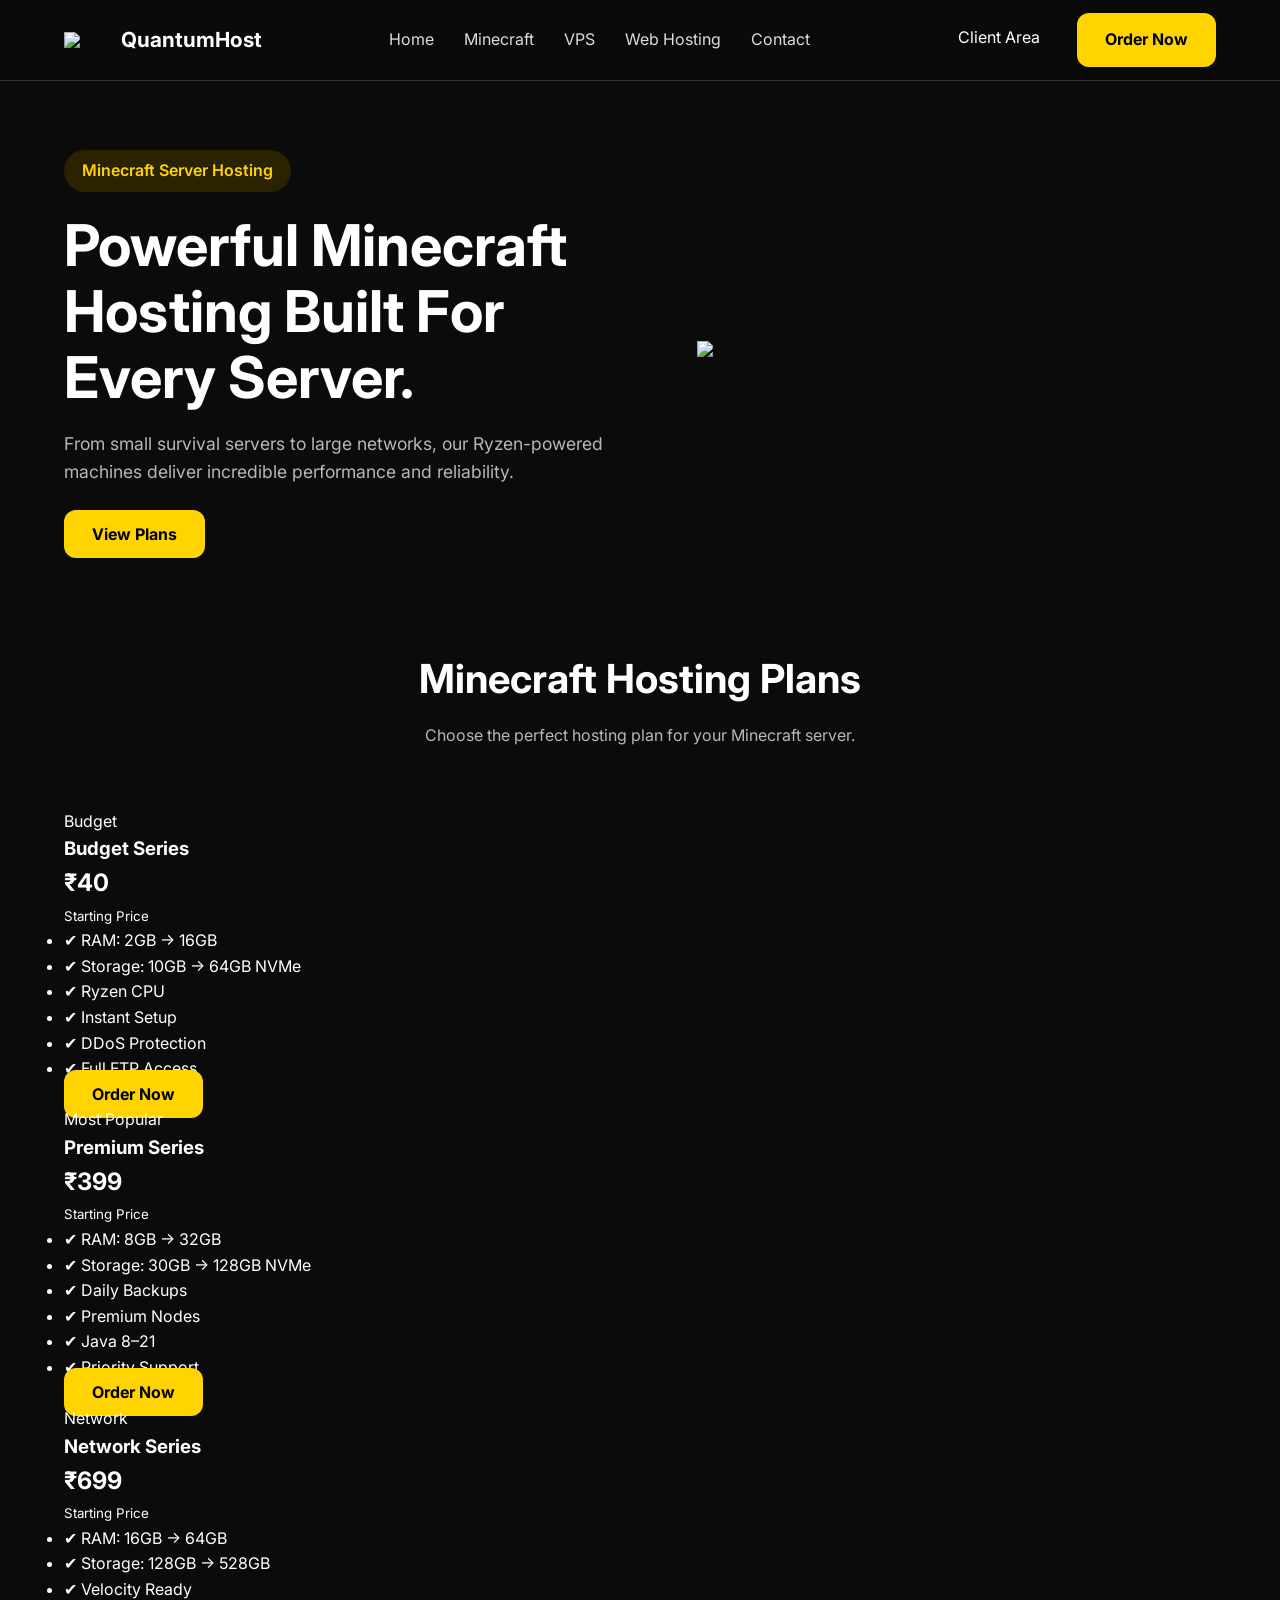
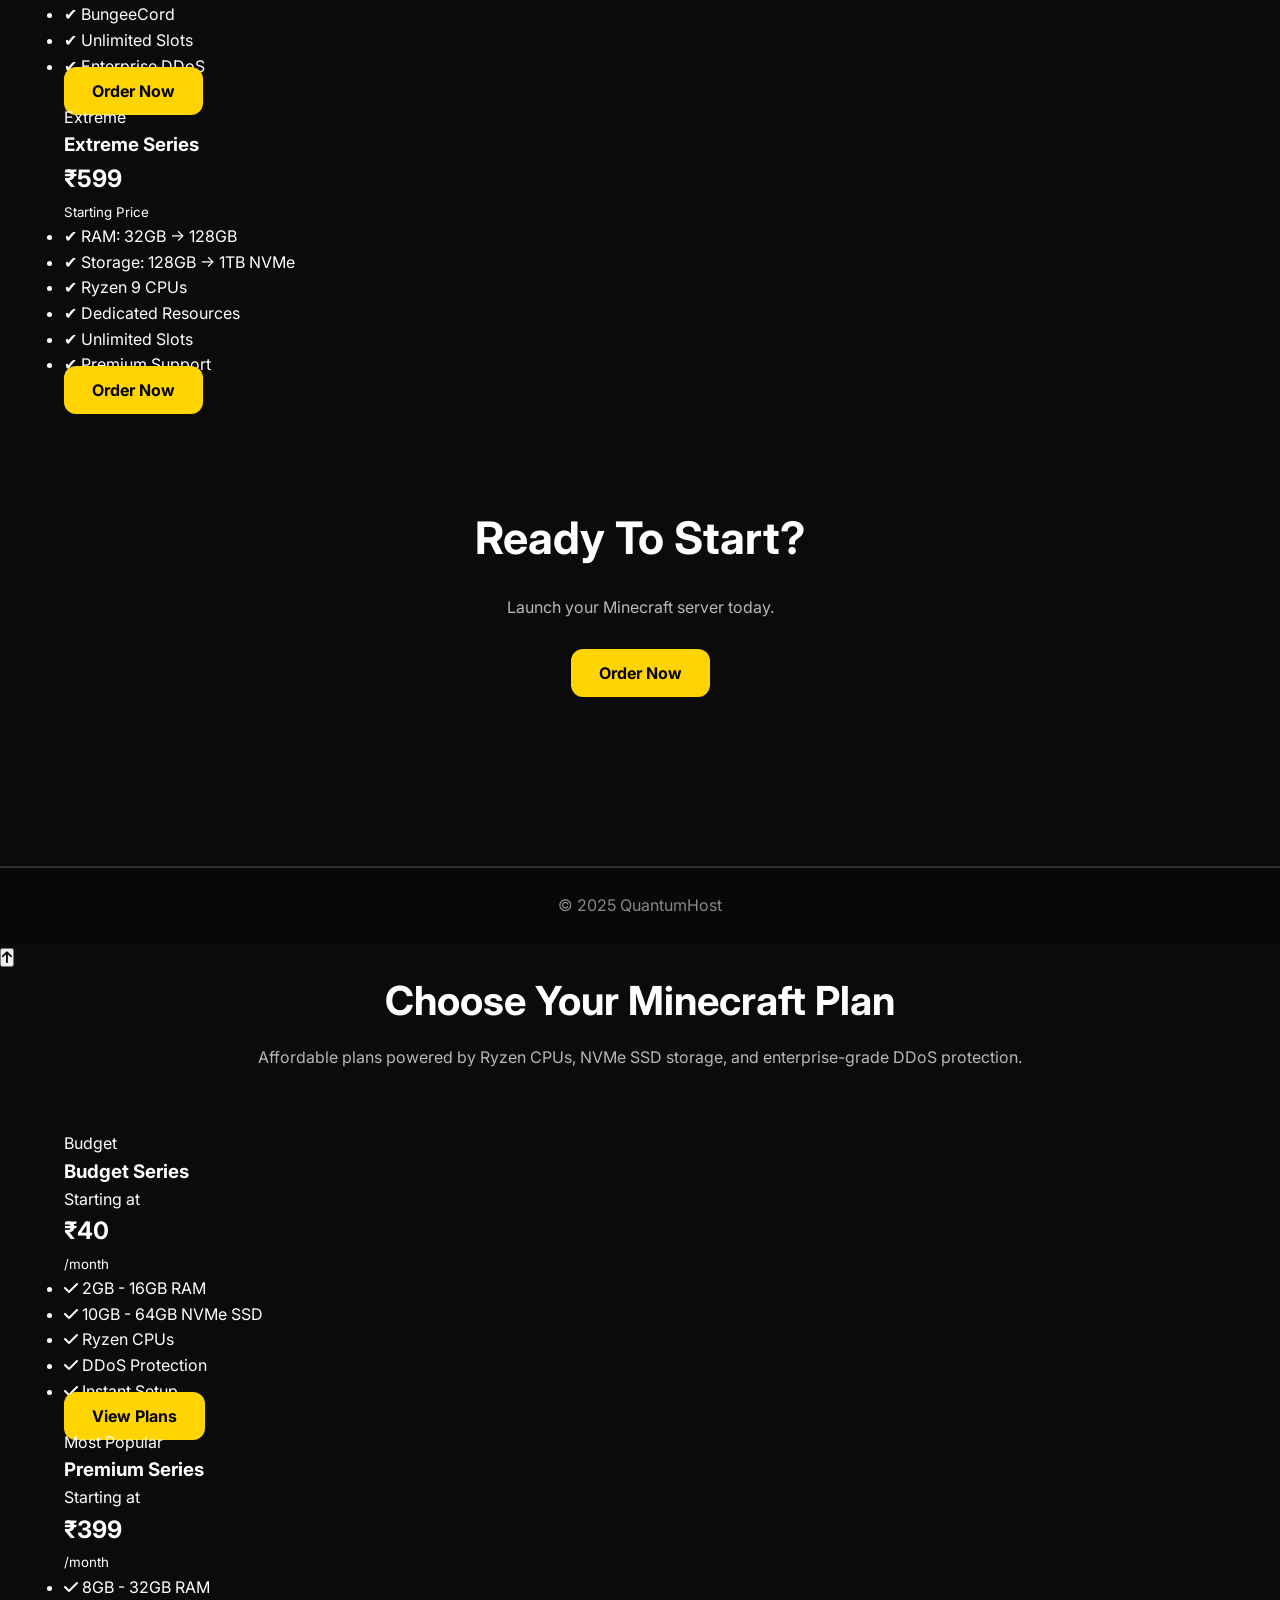
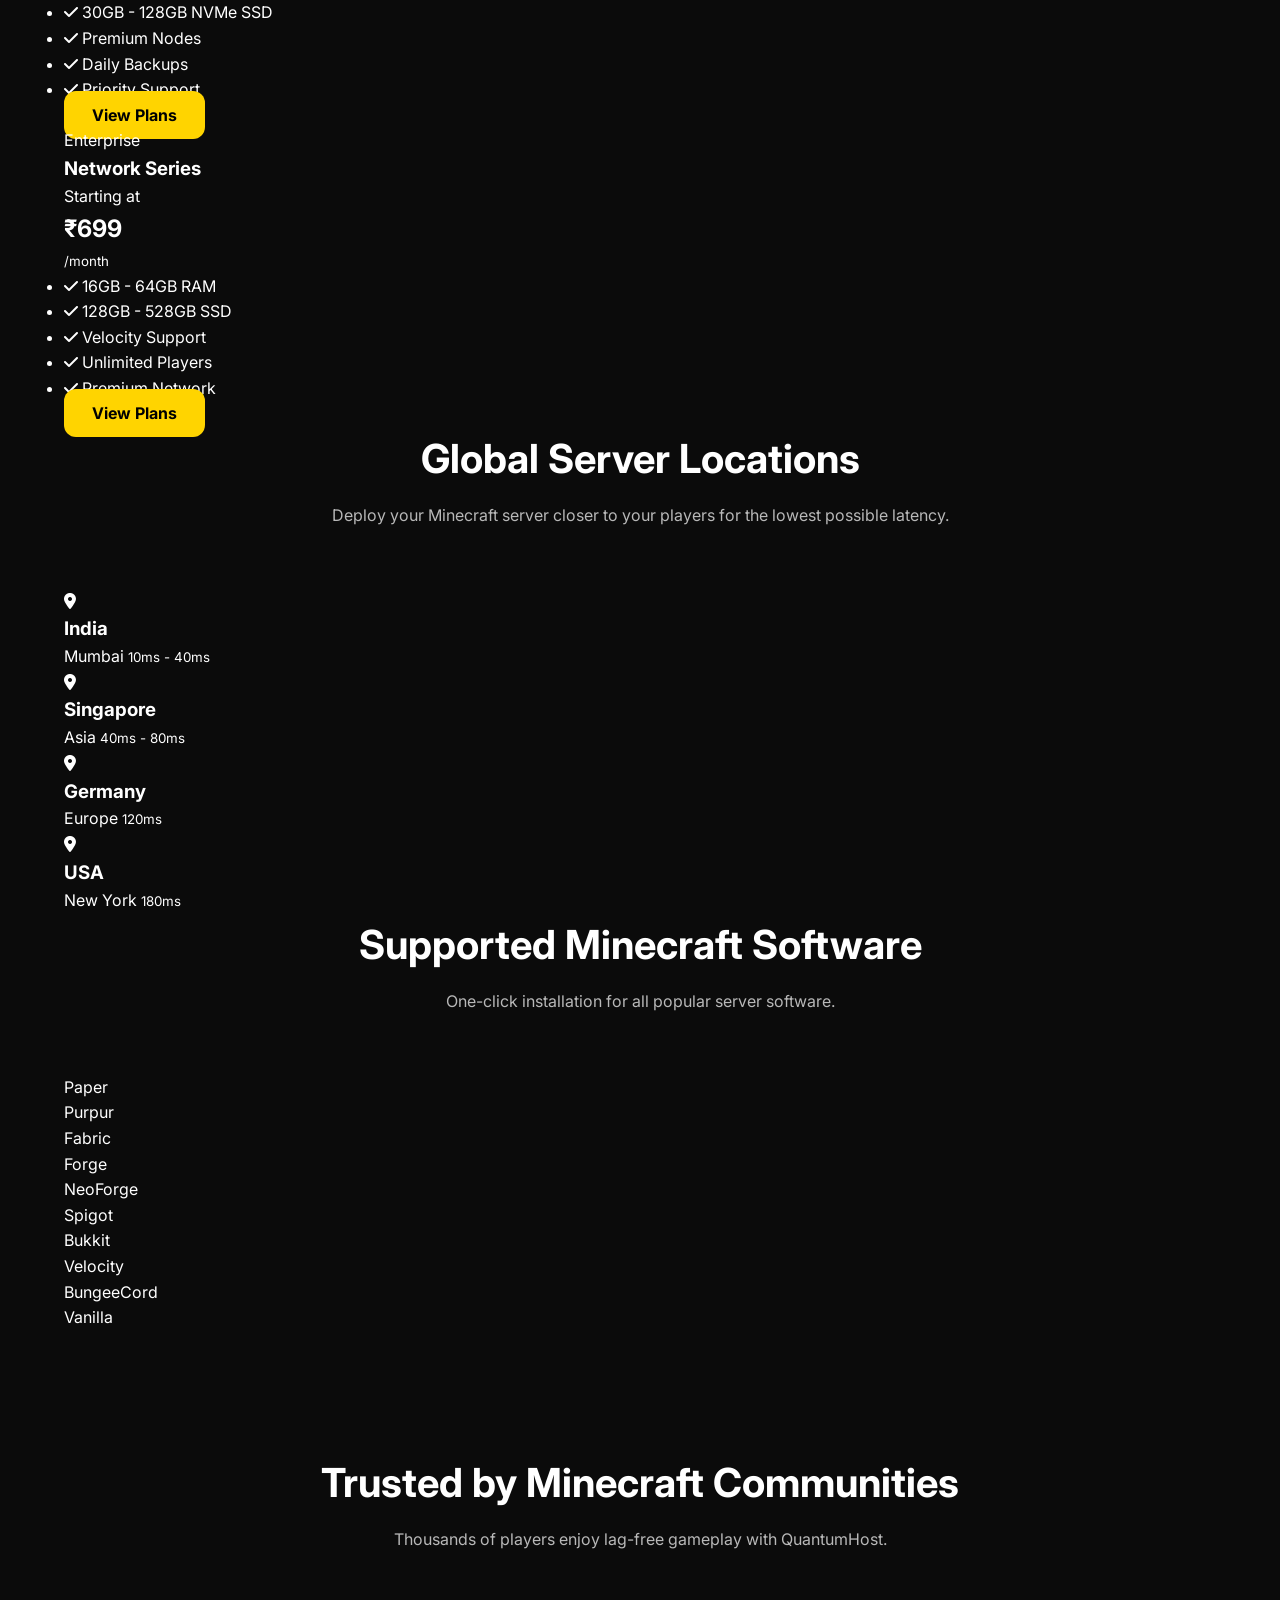
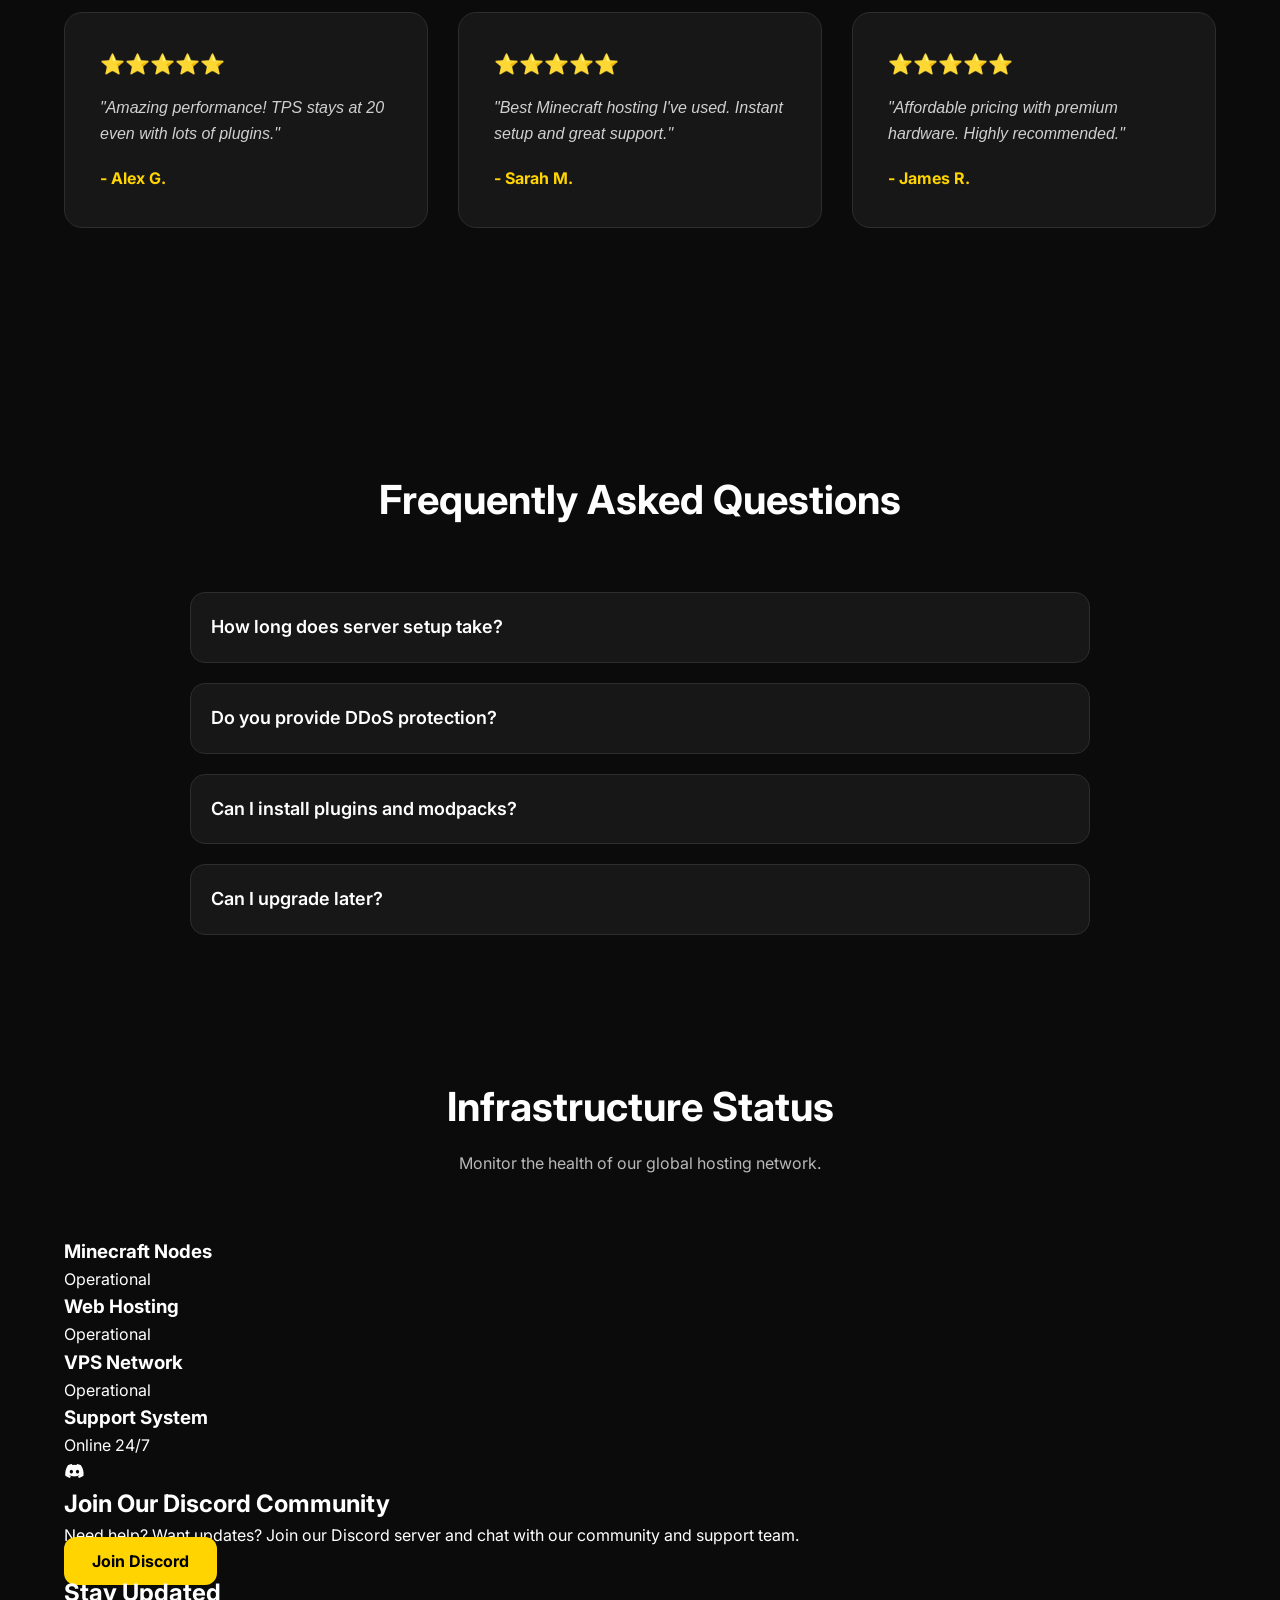
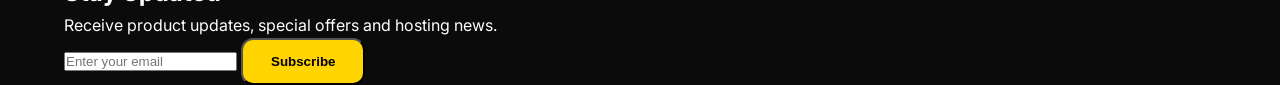
==== commit 9ec0caf6: "Update index.html" ====
--- a/minecraft/index.html
+++ b/minecraft/index.html
@@ -110,247 +110,189 @@
 
 </section>
 
-<section id="plans" class="features">
-
-<div class="container">
-
-<div class="section-title">
-
-<h2>
-
-Minecraft Hosting Plans
-
-</h2>
-
-<p>
-
-Choose the perfect plan for your community.
-
-</p>
-
-</div>
-
-<div class="feature-grid">
-
-<div class="feature-card">
-
-<h3>Budget</h3>
-
-<h1 style="color:#FFD400;">₹40 - ₹699</h1>
-
-<p>
-
-RAM:
-2GB → 16GB
-
-</p>
-
-<p>
-
-Storage:
-10GB → 64GB
-
-</p>
-
-<ul>
-
-<li>✔ Ryzen CPU</li>
-
-<li>✔ NVMe SSD</li>
-
-<li>✔ DDoS Protection</li>
-
-<li>✔ Instant Setup</li>
-
-</ul>
-
-<br>
-
-<a href="#" class="primary-btn">
-
-Choose Plan
-
-</a>
-
-</div>
-
-<div class="feature-card">
-
-<h3>Premium</h3>
-
-<h1 style="color:#FFD400;">₹399 - ₹899</h1>
-
-<p>
-
-RAM:
-8GB → 32GB
-
-</p>
-
-<p>
-
-Storage:
-30GB → 128GB
-
-</p>
-
-<ul>
-
-<li>✔ Ryzen CPU</li>
-
-<li>✔ Priority Nodes</li>
-
-<li>✔ Daily Backups</li>
-
-<li>✔ Premium Support</li>
-
-</ul>
-
-<br>
-
-<a href="#" class="primary-btn">
-
-Choose Plan
-
-</a>
-
-</div>
-
-<div class="feature-card">
-
-<h3>Network</h3>
-
-<h1 style="color:#FFD400;">₹699 - ₹1799</h1>
-
-<p>
-
-RAM:
-16GB → 64GB
-
-</p>
-
-<p>
-
-Storage:
-128GB → 528GB
-
-</p>
-
-<ul>
-
-<li>✔ Velocity</li>
-
-<li>✔ BungeeCord</li>
-
-<li>✔ Dedicated Resources</li>
-
-<li>✔ Enterprise DDoS</li>
-
-</ul>
-
-<br>
-
-<a href="#" class="primary-btn">
-
-Choose Plan
-
-</a>
-
-</div>
-
-<div class="feature-card">
-
-<h3>Extreme</h3>
-
-<h1 style="color:#FFD400;">₹599 - ₹1399</h1>
-
-<p>
-
-RAM:
-32GB → 128GB
-
-</p>
-
-<p>
-
-Storage:
-128GB → 1TB NVMe
-
-</p>
-
-<ul>
-
-<li>✔ Extreme Performance</li>
-
-<li>✔ Ryzen 9 CPU</li>
-
-<li>✔ Unlimited Slots</li>
-
-<li>✔ Highest Priority</li>
-
-</ul>
-
-<br>
-
-<a href="#" class="primary-btn">
-
-Choose Plan
-
-</a>
-
-</div>
-
-</div>
-
-</div>
-
-</section>
-
-<section class="stats">
-
-<div class="container stats-grid">
-
-<div class="stat-card">
-
-<i class="fas fa-microchip"></i>
-
-<h2>Ryzen</h2>
-
-<p>Latest Generation CPUs</p>
-
-</div>
-
-<div class="stat-card">
-
-<i class="fas fa-hard-drive"></i>
-
-<h2>NVMe</h2>
-
-<p>Ultra Fast Storage</p>
-
-</div>
-
-<div class="stat-card">
-
-<i class="fas fa-shield-halved"></i>
-
-<h2>24/7</h2>
-
-<p>DDoS Protection</p>
-
-</div>
-
-<div class="stat-card">
-
-<i class="fas fa-cloud"></i>
-
-<h2>99.99%</h2>
-
-<p>Guaranteed Uptime</p>
-
-</div>
-
-</div>
+<!-- ===========================
+     PRICING PLANS
+============================ -->
+
+<section id="plans" class="pricing">
+
+    <div class="container">
+
+        <div class="section-title">
+
+            <h2>Minecraft Hosting Plans</h2>
+
+            <p>
+                Choose the perfect hosting plan for your Minecraft server.
+            </p>
+
+        </div>
+
+        <div class="pricing-grid">
+
+            <!-- Budget -->
+
+            <div class="plan-card">
+
+                <span class="plan-badge">Budget</span>
+
+                <h3>Budget Series</h3>
+
+                <div class="price">
+
+                    <h1>₹40</h1>
+
+                    <small>Starting Price</small>
+
+                </div>
+
+                <ul>
+
+                    <li>✔ RAM: 2GB → 16GB</li>
+
+                    <li>✔ Storage: 10GB → 64GB NVMe</li>
+
+                    <li>✔ Ryzen CPU</li>
+
+                    <li>✔ Instant Setup</li>
+
+                    <li>✔ DDoS Protection</li>
+
+                    <li>✔ Full FTP Access</li>
+
+                </ul>
+
+                <a href="#" class="primary-btn">
+
+                    Order Now
+
+                </a>
+
+            </div>
+
+            <!-- Premium -->
+
+            <div class="plan-card featured">
+
+                <span class="plan-badge">Most Popular</span>
+
+                <h3>Premium Series</h3>
+
+                <div class="price">
+
+                    <h1>₹399</h1>
+
+                    <small>Starting Price</small>
+
+                </div>
+
+                <ul>
+
+                    <li>✔ RAM: 8GB → 32GB</li>
+
+                    <li>✔ Storage: 30GB → 128GB NVMe</li>
+
+                    <li>✔ Daily Backups</li>
+
+                    <li>✔ Premium Nodes</li>
+
+                    <li>✔ Java 8–21</li>
+
+                    <li>✔ Priority Support</li>
+
+                </ul>
+
+                <a href="#" class="primary-btn">
+
+                    Order Now
+
+                </a>
+
+            </div>
+
+            <!-- Network -->
+
+            <div class="plan-card">
+
+                <span class="plan-badge">Network</span>
+
+                <h3>Network Series</h3>
+
+                <div class="price">
+
+                    <h1>₹699</h1>
+
+                    <small>Starting Price</small>
+
+                </div>
+
+                <ul>
+
+                    <li>✔ RAM: 16GB → 64GB</li>
+
+                    <li>✔ Storage: 128GB → 528GB</li>
+
+                    <li>✔ Velocity Ready</li>
+
+                    <li>✔ BungeeCord</li>
+
+                    <li>✔ Unlimited Slots</li>
+
+                    <li>✔ Enterprise DDoS</li>
+
+                </ul>
+
+                <a href="#" class="primary-btn">
+
+                    Order Now
+
+                </a>
+
+            </div>
+
+            <!-- Extreme -->
+
+            <div class="plan-card">
+
+                <span class="plan-badge">Extreme</span>
+
+                <h3>Extreme Series</h3>
+
+                <div class="price">
+
+                    <h1>₹599</h1>
+
+                    <small>Starting Price</small>
+
+                </div>
+
+                <ul>
+
+                    <li>✔ RAM: 32GB → 128GB</li>
+
+                    <li>✔ Storage: 128GB → 1TB NVMe</li>
+
+                    <li>✔ Ryzen 9 CPUs</li>
+
+                    <li>✔ Dedicated Resources</li>
+
+                    <li>✔ Unlimited Slots</li>
+
+                    <li>✔ Premium Support</li>
+
+                </ul>
+
+                <a href="#" class="primary-btn">
+
+                    Order Now
+
+                </a>
+
+            </div>
+
+        </div>
+
+    </div>
 
 </section>
 
--- a/assets/css/style.css
+++ b/assets/css/style.css
@@ -726,7 +726,181 @@
 .faq-box summary::-webkit-details-marker{
 
 display:none;
-
+/* ===========================
+        STATUS
+=========================== */
+
+.status-section{
+
+padding:120px 0;
+
+}
+
+.status-grid{
+
+display:grid;
+
+grid-template-columns:repeat(auto-fit,minmax(250px,1fr));
+
+gap:30px;
+
+margin-top:50px;
+
+}
+
+.status-card{
+
+background:#171717;
+
+padding:35px;
+
+border-radius:18px;
+
+border:1px solid #2d2d2d;
+
+text-align:center;
+
+transition:.3s;
+
+}
+
+.status-card:hover{
+
+transform:translateY(-8px);
+
+border-color:#FFD400;
+
+}
+
+.status-online{
+
+width:15px;
+
+height:15px;
+
+background:#32ff7e;
+
+border-radius:50%;
+
+margin:0 auto 20px;
+
+box-shadow:0 0 15px #32ff7e;
+
+}
+
+/* ===========================
+        DISCORD
+=========================== */
+
+.discord{
+
+padding:100px 0;
+
+}
+
+.discord-box{
+
+background:linear-gradient(135deg,#1a1a1a,#242424);
+
+padding:60px;
+
+border-radius:20px;
+
+text-align:center;
+
+border:1px solid #2d2d2d;
+
+}
+
+.discord-box i{
+
+font-size:70px;
+
+color:#5865F2;
+
+margin-bottom:20px;
+
+}
+
+.discord-box p{
+
+color:#cfcfcf;
+
+margin:20px auto;
+
+max-width:700px;
+
+}
+
+/* ===========================
+        NEWSLETTER
+=========================== */
+
+.newsletter{
+
+padding:100px 0;
+
+}
+
+.newsletter-box{
+
+background:#171717;
+
+padding:50px;
+
+border-radius:20px;
+
+text-align:center;
+
+border:1px solid #2d2d2d;
+
+}
+
+.newsletter-box p{
+
+margin:15px 0 30px;
+
+color:#bdbdbd;
+
+}
+
+.newsletter form{
+
+display:flex;
+
+justify-content:center;
+
+gap:15px;
+
+flex-wrap:wrap;
+
+}
+
+.newsletter input{
+
+width:350px;
+
+padding:15px;
+
+border:none;
+
+outline:none;
+
+background:#0d0d0d;
+
+border:1px solid #333;
+
+border-radius:12px;
+
+color:white;
+
+}
+
+.newsletter input:focus{
+
+border-color:#FFD400;
+
+}
 }
 
 .faq-box p{
@@ -738,3 +912,199 @@
 line-height:1.8;
 
 }
+/* ==========================================
+                PREMIUM FOOTER
+========================================== */
+
+.footer{
+
+background:#070707;
+
+border-top:1px solid #202020;
+
+padding-top:80px;
+
+margin-top:100px;
+
+}
+
+.footer-logo{
+
+width:60px;
+
+margin-bottom:20px;
+
+}
+
+.footer-grid{
+
+display:grid;
+
+grid-template-columns:2fr 1fr 1fr 1fr;
+
+gap:50px;
+
+}
+
+.footer h3{
+
+margin-bottom:15px;
+
+}
+
+.footer p{
+
+color:#999;
+
+line-height:1.8;
+
+}
+
+.footer h4{
+
+margin-bottom:18px;
+
+}
+
+.footer a{
+
+display:block;
+
+color:#999;
+
+margin-bottom:12px;
+
+transition:.3s;
+
+}
+
+.footer a:hover{
+
+color:#FFD400;
+
+padding-left:8px;
+
+}
+
+.footer-bottom{
+
+display:flex;
+
+justify-content:space-between;
+
+align-items:center;
+
+margin-top:70px;
+
+padding:30px 0;
+
+border-top:1px solid #202020;
+
+color:#777;
+
+flex-wrap:wrap;
+
+}
+
+.socials{
+
+display:flex;
+
+gap:18px;
+
+}
+
+.socials a{
+
+font-size:22px;
+
+transition:.3s;
+
+}
+
+.socials a:hover{
+
+transform:translateY(-5px);
+
+color:#FFD400;
+
+}
+
+@media(max-width:900px){
+
+.footer-grid{
+
+grid-template-columns:1fr;
+
+}
+
+.footer-bottom{
+
+flex-direction:column;
+
+gap:20px;
+
+}
+
+}
+/* ===========================
+    COMPANY STATS
+=========================== */
+
+.company-stats{
+
+padding:90px 0;
+
+}
+
+.company-grid{
+
+display:grid;
+
+grid-template-columns:repeat(auto-fit,minmax(220px,1fr));
+
+gap:25px;
+
+}
+
+.company-card{
+
+background:#171717;
+
+border:1px solid #2d2d2d;
+
+padding:35px;
+
+text-align:center;
+
+border-radius:18px;
+
+transition:.3s;
+
+}
+
+.company-card:hover{
+
+transform:translateY(-8px);
+
+border-color:#FFD400;
+
+}
+
+.company-card h2{
+
+font-size:3rem;
+
+color:#FFD400;
+
+margin-bottom:10px;
+
+}
+
+.company-card p{
+
+color:#bdbdbd;
+
+font-size:17px;
+
+}
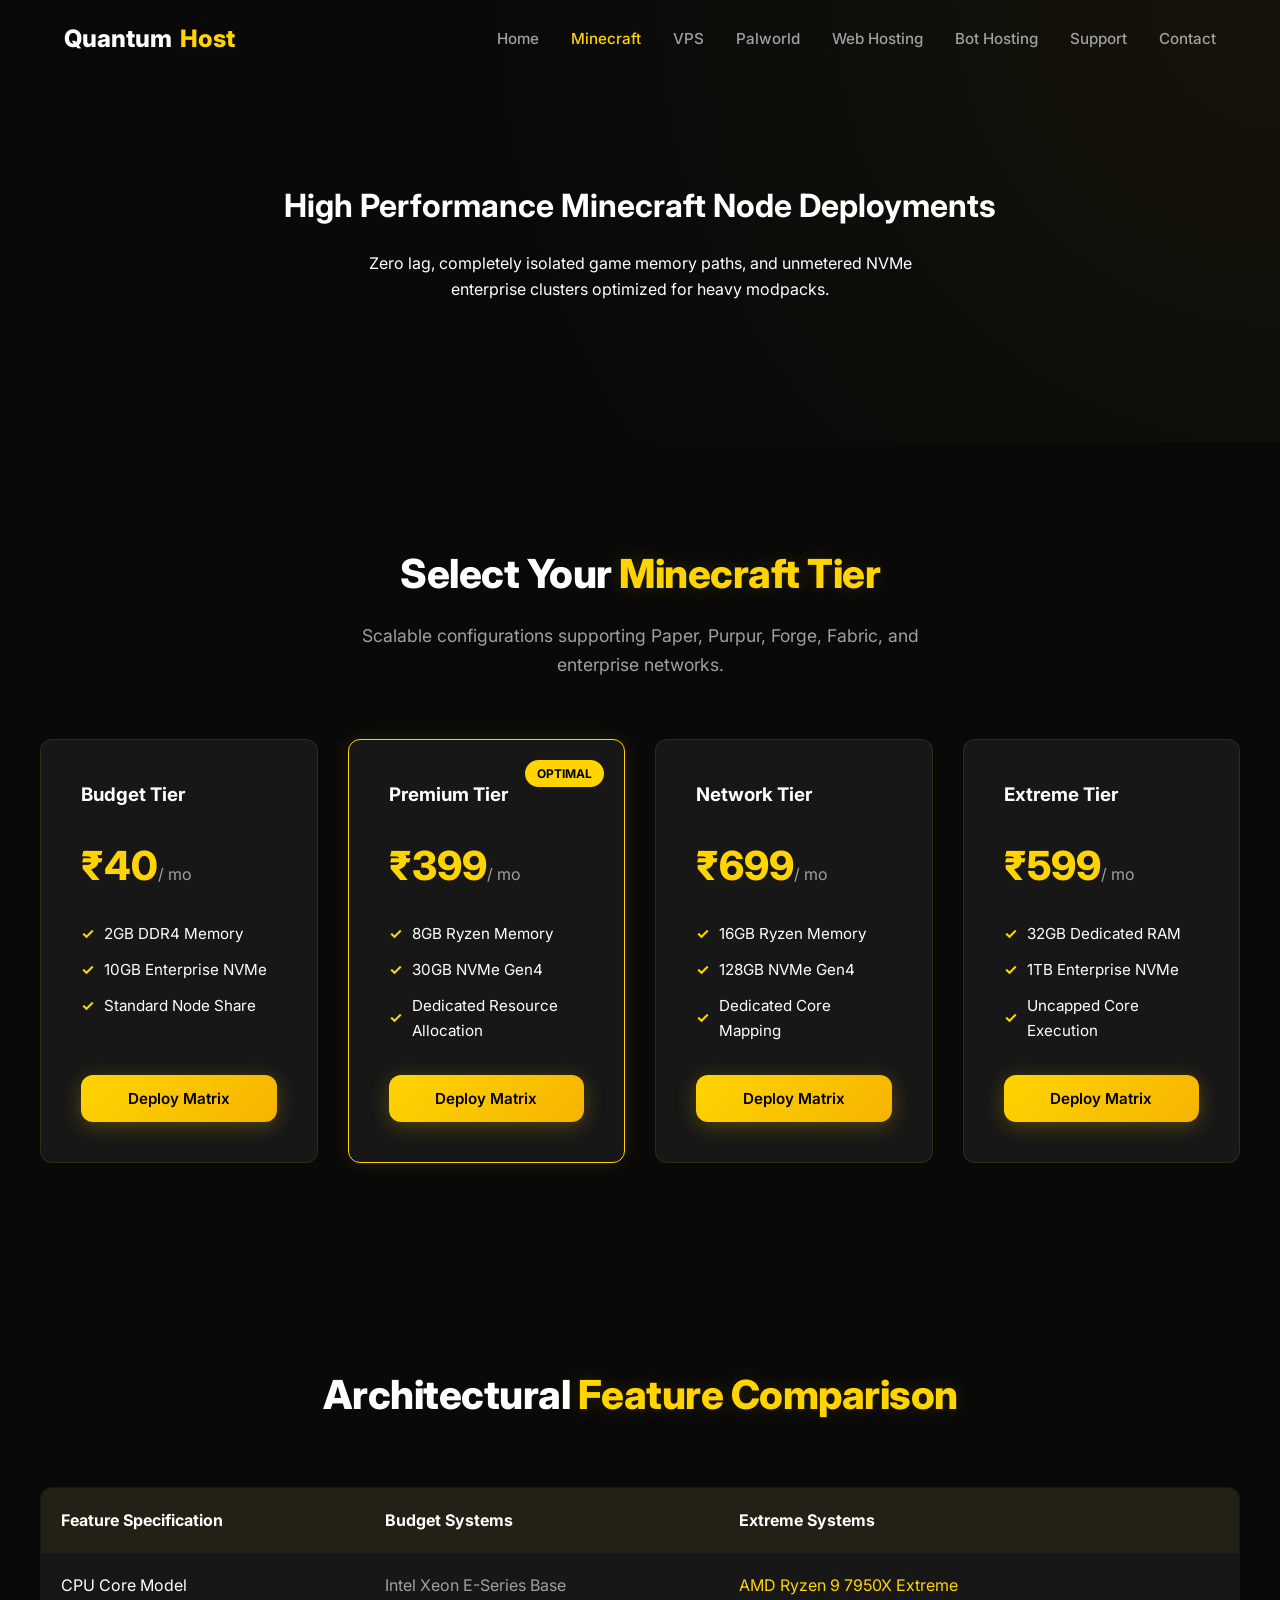
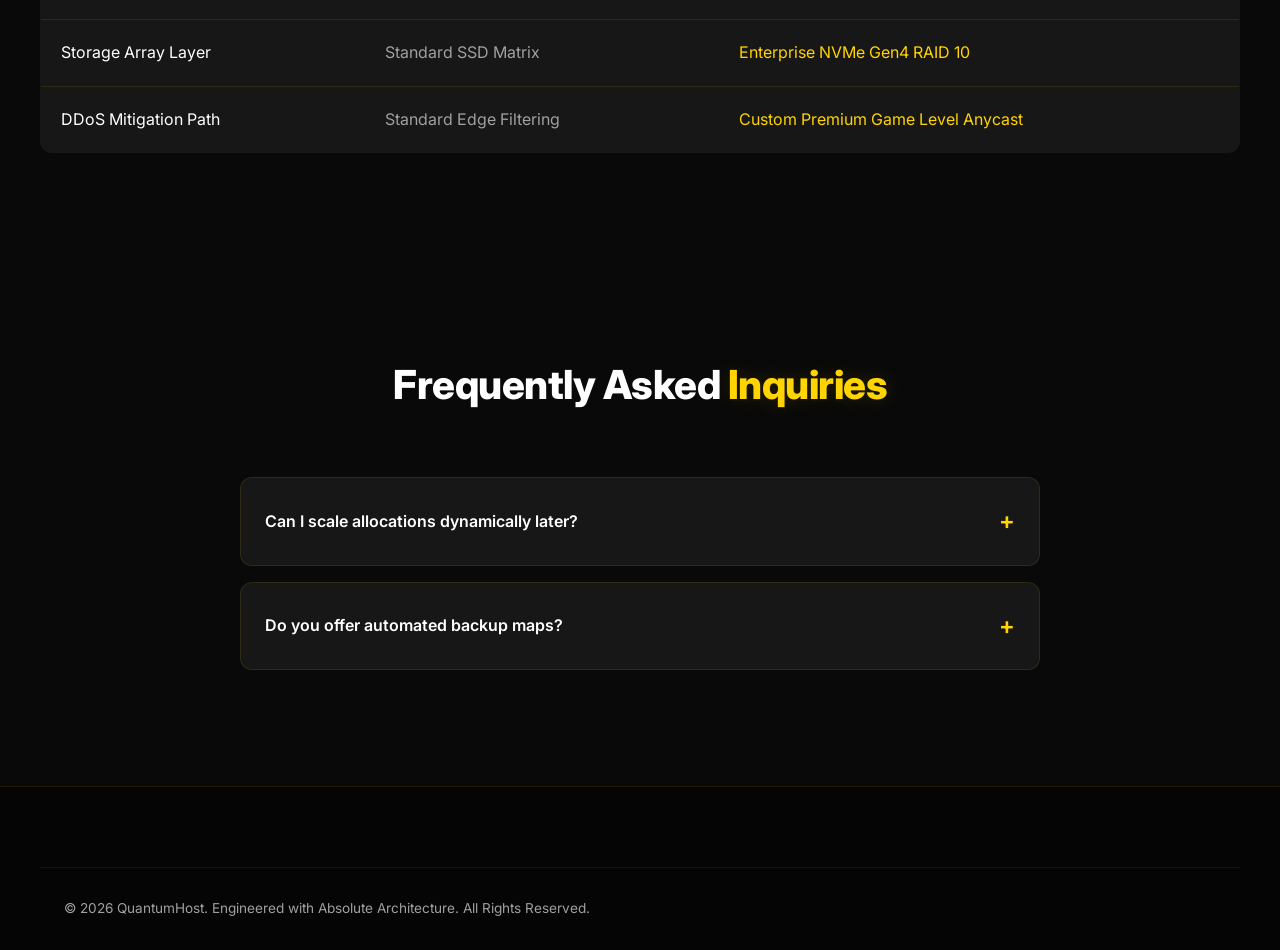
==== commit 01e942a4: "Update index.html" ====
--- a/minecraft/index.html
+++ b/minecraft/index.html
@@ -1,853 +1,148 @@
 <!DOCTYPE html>
 <html lang="en">
-
 <head>
-
-<meta charset="UTF-8">
-<meta name="viewport" content="width=device-width, initial-scale=1.0">
-
-<title>Minecraft Hosting | QuantumHost</title>
-
-<link rel="stylesheet" href="../assets/css/style.css">
-
-<link rel="stylesheet"
-href="https://cdnjs.cloudflare.com/ajax/libs/font-awesome/6.5.1/css/all.min.css">
-
+    <meta charset="UTF-8">
+    <meta name="viewport" content="width=device-width, initial-scale=1.0">
+    <title>Premium Minecraft Server Hosting - QuantumHost</title>
+    <link rel="stylesheet" href="../assets/css/style.css">
 </head>
-
 <body>
 
-<header>
+    <nav class="navbar sticky">
+        <div class="container nav-container">
+            <a href="../index.html" class="logo">Quantum<span>Host</span></a>
+            <ul class="nav-menu">
+                <li><a href="../index.html" class="nav-link">Home</a></li>
+                <li><a href="index.html" class="nav-link active">Minecraft</a></li>
+                <li><a href="../vps/index.html" class="nav-link">VPS</a></li>
+                <li><a href="../palworld/index.html" class="nav-link">Palworld</a></li>
+                <li><a href="../web-hosting/index.html" class="nav-link">Web Hosting</a></li>
+                <li><a href="../bot-hosting/index.html" class="nav-link">Bot Hosting</a></li>
+                <li><a href="../support/index.html" class="nav-link">Support</a></li>
+                <li><a href="../contact/index.html" class="nav-link">Contact</a></li>
+            </ul>
+        </div>
+    </nav>
 
-<div class="container">
+    <header class="hero">
+        <div class="container text-center" style="text-align: center;">
+            <h1 class="fade-up">High Performance <span>Minecraft Node</span> Deployments</h1>
+            <p class="fade-up" style="margin: 20px auto; max-width: 600px;">Zero lag, completely isolated game memory paths, and unmetered NVMe enterprise clusters optimized for heavy modpacks.</p>
+        </div>
+    </header>
 
-<nav class="navbar">
+    <section class="section container fade-up">
+        <div class="section-header">
+            <h2>Select Your <span>Minecraft Tier</span></h2>
+            <p>Scalable configurations supporting Paper, Purpur, Forge, Fabric, and enterprise networks.</p>
+        </div>
+        <div class="grid-4">
+            <div class="card pricing-card">
+                <div>
+                    <h3>Budget Tier</h3>
+                    <div class="pricing-price">₹40<span>/ mo</span></div>
+                    <ul class="pricing-features">
+                        <li>2GB DDR4 Memory</li>
+                        <li>10GB Enterprise NVMe</li>
+                        <li>Standard Node Share</li>
+                    </ul>
+                </div>
+                <button class="btn btn-primary" onclick="alert('Redirecting to Budget Billing Portal...')">Deploy Matrix</button>
+            </div>
+            <div class="card pricing-card premium-tier">
+                <div class="pricing-badge">Optimal</div>
+                <div>
+                    <h3>Premium Tier</h3>
+                    <div class="pricing-price">₹399<span>/ mo</span></div>
+                    <ul class="pricing-features">
+                        <li>8GB Ryzen Memory</li>
+                        <li>30GB NVMe Gen4</li>
+                        <li>Dedicated Resource Allocation</li>
+                    </ul>
+                </div>
+                <button class="btn btn-primary" onclick="alert('Redirecting to Premium Billing Portal...')">Deploy Matrix</button>
+            </div>
+            <div class="card pricing-card">
+                <div>
+                    <h3>Network Tier</h3>
+                    <div class="pricing-price">₹699<span>/ mo</span></div>
+                    <ul class="pricing-features">
+                        <li>16GB Ryzen Memory</li>
+                        <li>128GB NVMe Gen4</li>
+                        <li>Dedicated Core Mapping</li>
+                    </ul>
+                </div>
+                <button class="btn btn-primary" onclick="alert('Redirecting to Network Billing Portal...')">Deploy Matrix</button>
+            </div>
+            <div class="card pricing-card">
+                <div>
+                    <h3>Extreme Tier</h3>
+                    <div class="pricing-price">₹599<span>/ mo</span></div>
+                    <ul class="pricing-features">
+                        <li>32GB Dedicated RAM</li>
+                        <li>1TB Enterprise NVMe</li>
+                        <li>Uncapped Core Execution</li>
+                    </ul>
+                </div>
+                <button class="btn btn-primary" onclick="alert('Redirecting to Extreme Billing Portal...')">Deploy Matrix</button>
+            </div>
+        </div>
+    </section>
 
-<a href="../" class="logo">
+    <section class="section container fade-up">
+        <div class="section-header">
+            <h2>Architectural <span>Feature Comparison</span></h2>
+        </div>
+        <table style="width: 100%; border-collapse: collapse; background: var(--card); border-radius: var(--radius); overflow: hidden; border: 1px solid var(--border);">
+            <thead>
+                <tr style="background: rgba(255,212,0,0.05); text-align: left;">
+                    <th style="padding: 20px;">Feature Specification</th>
+                    <th style="padding: 20px;">Budget Systems</th>
+                    <th style="padding: 20px;">Extreme Systems</th>
+                </tr>
+            </thead>
+            <tbody>
+                <tr style="border-bottom: 1px solid var(--border);">
+                    <td style="padding: 20px;">CPU Core Model</td>
+                    <td style="padding: 20px; color: var(--text-muted);">Intel Xeon E-Series Base</td>
+                    <td style="padding: 20px; color: var(--primary);">AMD Ryzen 9 7950X Extreme</td>
+                </tr>
+                <tr style="border-bottom: 1px solid var(--border);">
+                    <td style="padding: 20px;">Storage Array Layer</td>
+                    <td style="padding: 20px; color: var(--text-muted);">Standard SSD Matrix</td>
+                    <td style="padding: 20px; color: var(--primary);">Enterprise NVMe Gen4 RAID 10</td>
+                </tr>
+                <tr>
+                    <td style="padding: 20px;">DDoS Mitigation Path</td>
+                    <td style="padding: 20px; color: var(--text-muted);">Standard Edge Filtering</td>
+                    <td style="padding: 20px; color: var(--primary);">Custom Premium Game Level Anycast</td>
+                </tr>
+            </tbody>
+        </table>
+    </section>
 
-<img src="../assets/images/logo.png">
+    <section class="section container fade-up">
+        <div class="section-header">
+            <h2>Frequently Asked <span>Inquiries</span></h2>
+        </div>
+        <div style="max-width: 800px; margin: 0 auto;">
+            <div class="faq-item">
+                <div class="faq-trigger">Can I scale allocations dynamically later?</div>
+                <div class="faq-content">Yes, upgrades are calculated seamlessly without data corruption or memory clean wipes.</div>
+            </div>
+            <div class="faq-item">
+                <div class="faq-trigger">Do you offer automated backup maps?</div>
+                <div class="faq-content">All setups include hourly incremental backup systems inside secure offsite storage nodes.</div>
+            </div>
+        </div>
+    </section>
 
-<span>QuantumHost</span>
+    <footer class="footer">
+        <div class="container footer-bottom">
+            <p>&copy; 2026 QuantumHost. Engineered with Absolute Architecture. All Rights Reserved.</p>
+        </div>
+    </footer>
 
-</a>
-
-<ul class="nav-links">
-
-<li><a href="../">Home</a></li>
-
-<li><a href="./">Minecraft</a></li>
-
-<li><a href="../vps/">VPS</a></li>
-
-<li><a href="../web-hosting/">Web Hosting</a></li>
-
-<li><a href="../contact/">Contact</a></li>
-
-</ul>
-
-<div class="nav-buttons">
-
-<a href="#" class="login-btn">Client Area</a>
-
-<a href="#" class="primary-btn">Order Now</a>
-
-</div>
-
-<button class="mobile-menu">
-
-<i class="fas fa-bars"></i>
-
-</button>
-
-</nav>
-
-</div>
-
-</header>
-
-<section class="hero">
-
-<div class="container hero-content">
-
-<div class="hero-text">
-
-<span class="badge">
-
-Minecraft Server Hosting
-
-</span>
-
-<h1>
-
-Powerful Minecraft Hosting
-Built For Every Server.
-
-</h1>
-
-<p>
-
-From small survival servers to large networks,
-our Ryzen-powered machines deliver incredible
-performance and reliability.
-
-</p>
-
-<a href="#plans" class="primary-btn">
-
-View Plans
-
-</a>
-
-</div>
-
-<div class="hero-image">
-
-<img src="../assets/images/minecraft-bg.png">
-
-</div>
-
-</div>
-
-</section>
-
-<!-- ===========================
-     PRICING PLANS
-============================ -->
-
-<section id="plans" class="pricing">
-
-    <div class="container">
-
-        <div class="section-title">
-
-            <h2>Minecraft Hosting Plans</h2>
-
-            <p>
-                Choose the perfect hosting plan for your Minecraft server.
-            </p>
-
-        </div>
-
-        <div class="pricing-grid">
-
-            <!-- Budget -->
-
-            <div class="plan-card">
-
-                <span class="plan-badge">Budget</span>
-
-                <h3>Budget Series</h3>
-
-                <div class="price">
-
-                    <h1>₹40</h1>
-
-                    <small>Starting Price</small>
-
-                </div>
-
-                <ul>
-
-                    <li>✔ RAM: 2GB → 16GB</li>
-
-                    <li>✔ Storage: 10GB → 64GB NVMe</li>
-
-                    <li>✔ Ryzen CPU</li>
-
-                    <li>✔ Instant Setup</li>
-
-                    <li>✔ DDoS Protection</li>
-
-                    <li>✔ Full FTP Access</li>
-
-                </ul>
-
-                <a href="#" class="primary-btn">
-
-                    Order Now
-
-                </a>
-
-            </div>
-
-            <!-- Premium -->
-
-            <div class="plan-card featured">
-
-                <span class="plan-badge">Most Popular</span>
-
-                <h3>Premium Series</h3>
-
-                <div class="price">
-
-                    <h1>₹399</h1>
-
-                    <small>Starting Price</small>
-
-                </div>
-
-                <ul>
-
-                    <li>✔ RAM: 8GB → 32GB</li>
-
-                    <li>✔ Storage: 30GB → 128GB NVMe</li>
-
-                    <li>✔ Daily Backups</li>
-
-                    <li>✔ Premium Nodes</li>
-
-                    <li>✔ Java 8–21</li>
-
-                    <li>✔ Priority Support</li>
-
-                </ul>
-
-                <a href="#" class="primary-btn">
-
-                    Order Now
-
-                </a>
-
-            </div>
-
-            <!-- Network -->
-
-            <div class="plan-card">
-
-                <span class="plan-badge">Network</span>
-
-                <h3>Network Series</h3>
-
-                <div class="price">
-
-                    <h1>₹699</h1>
-
-                    <small>Starting Price</small>
-
-                </div>
-
-                <ul>
-
-                    <li>✔ RAM: 16GB → 64GB</li>
-
-                    <li>✔ Storage: 128GB → 528GB</li>
-
-                    <li>✔ Velocity Ready</li>
-
-                    <li>✔ BungeeCord</li>
-
-                    <li>✔ Unlimited Slots</li>
-
-                    <li>✔ Enterprise DDoS</li>
-
-                </ul>
-
-                <a href="#" class="primary-btn">
-
-                    Order Now
-
-                </a>
-
-            </div>
-
-            <!-- Extreme -->
-
-            <div class="plan-card">
-
-                <span class="plan-badge">Extreme</span>
-
-                <h3>Extreme Series</h3>
-
-                <div class="price">
-
-                    <h1>₹599</h1>
-
-                    <small>Starting Price</small>
-
-                </div>
-
-                <ul>
-
-                    <li>✔ RAM: 32GB → 128GB</li>
-
-                    <li>✔ Storage: 128GB → 1TB NVMe</li>
-
-                    <li>✔ Ryzen 9 CPUs</li>
-
-                    <li>✔ Dedicated Resources</li>
-
-                    <li>✔ Unlimited Slots</li>
-
-                    <li>✔ Premium Support</li>
-
-                </ul>
-
-                <a href="#" class="primary-btn">
-
-                    Order Now
-
-                </a>
-
-            </div>
-
-        </div>
-
-    </div>
-
-</section>
-
-<section class="cta">
-
-<div class="container">
-
-<h2>
-
-Ready To Start?
-
-</h2>
-
-<p>
-
-Launch your Minecraft server today.
-
-</p>
-
-<a href="#" class="primary-btn">
-
-Order Now
-
-</a>
-
-</div>
-
-</section>
-
-<footer>
-
-<div class="copyright">
-
-© 2025 QuantumHost
-
-</div>
-
-</footer>
-
-<script src="../assets/js/main.js"></script>
-
+    <script src="../assets/js/script.js"></script>
 </body>
-
 </html>
-<!-- ===========================
-     FEATURED MINECRAFT PLANS
-============================ -->
-
-<section class="pricing">
-
-    <div class="container">
-
-        <div class="section-title">
-
-            <h2>Choose Your Minecraft Plan</h2>
-
-            <p>
-                Affordable plans powered by Ryzen CPUs, NVMe SSD storage, and enterprise-grade DDoS protection.
-            </p>
-
-        </div>
-
-        <div class="pricing-grid">
-
-            <!-- Budget -->
-
-            <div class="plan-card">
-
-                <span class="plan-badge">Budget</span>
-
-                <h3>Budget Series</h3>
-
-                <div class="price">
-
-                    <span>Starting at</span>
-
-                    <h1>₹40</h1>
-
-                    <small>/month</small>
-
-                </div>
-
-                <ul>
-
-                    <li><i class="fas fa-check"></i> 2GB - 16GB RAM</li>
-
-                    <li><i class="fas fa-check"></i> 10GB - 64GB NVMe SSD</li>
-
-                    <li><i class="fas fa-check"></i> Ryzen CPUs</li>
-
-                    <li><i class="fas fa-check"></i> DDoS Protection</li>
-
-                    <li><i class="fas fa-check"></i> Instant Setup</li>
-
-                </ul>
-
-                <a href="/minecraft/" class="primary-btn">
-
-                    View Plans
-
-                </a>
-
-            </div>
-
-            <!-- Premium -->
-
-            <div class="plan-card featured">
-
-                <span class="plan-badge">Most Popular</span>
-
-                <h3>Premium Series</h3>
-
-                <div class="price">
-
-                    <span>Starting at</span>
-
-                    <h1>₹399</h1>
-
-                    <small>/month</small>
-
-                </div>
-
-                <ul>
-
-                    <li><i class="fas fa-check"></i> 8GB - 32GB RAM</li>
-
-                    <li><i class="fas fa-check"></i> 30GB - 128GB NVMe SSD</li>
-
-                    <li><i class="fas fa-check"></i> Premium Nodes</li>
-
-                    <li><i class="fas fa-check"></i> Daily Backups</li>
-
-                    <li><i class="fas fa-check"></i> Priority Support</li>
-
-                </ul>
-
-                <a href="/minecraft/" class="primary-btn">
-
-                    View Plans
-
-                </a>
-
-            </div>
-
-            <!-- Network -->
-
-            <div class="plan-card">
-
-                <span class="plan-badge">Enterprise</span>
-
-                <h3>Network Series</h3>
-
-                <div class="price">
-
-                    <span>Starting at</span>
-
-                    <h1>₹699</h1>
-
-                    <small>/month</small>
-
-                </div>
-
-                <ul>
-
-                    <li><i class="fas fa-check"></i> 16GB - 64GB RAM</li>
-
-                    <li><i class="fas fa-check"></i> 128GB - 528GB SSD</li>
-
-                    <li><i class="fas fa-check"></i> Velocity Support</li>
-
-                    <li><i class="fas fa-check"></i> Unlimited Players</li>
-
-                    <li><i class="fas fa-check"></i> Premium Network</li>
-
-                </ul>
-
-                <a href="/minecraft/" class="primary-btn">
-
-                    View Plans
-
-                </a>
-
-            </div>
-
-        </div>
-
-    </div>
-
-</section>
-<!-- ===========================
-     SERVER LOCATIONS
-============================ -->
-
-<section class="locations">
-
-    <div class="container">
-
-        <div class="section-title">
-
-            <h2>Global Server Locations</h2>
-
-            <p>
-                Deploy your Minecraft server closer to your players for the lowest possible latency.
-            </p>
-
-        </div>
-
-        <div class="locations-grid">
-
-            <div class="location-card">
-                <i class="fas fa-location-dot"></i>
-                <h3>India</h3>
-                <span>Mumbai</span>
-                <small>10ms - 40ms</small>
-            </div>
-
-            <div class="location-card">
-                <i class="fas fa-location-dot"></i>
-                <h3>Singapore</h3>
-                <span>Asia</span>
-                <small>40ms - 80ms</small>
-            </div>
-
-            <div class="location-card">
-                <i class="fas fa-location-dot"></i>
-                <h3>Germany</h3>
-                <span>Europe</span>
-                <small>120ms</small>
-            </div>
-
-            <div class="location-card">
-                <i class="fas fa-location-dot"></i>
-                <h3>USA</h3>
-                <span>New York</span>
-                <small>180ms</small>
-            </div>
-
-        </div>
-
-    </div>
-
-</section>
-
-<!-- ===========================
-     SUPPORTED SOFTWARE
-============================ -->
-
-<section class="software">
-
-    <div class="container">
-
-        <div class="section-title">
-
-            <h2>Supported Minecraft Software</h2>
-
-            <p>
-                One-click installation for all popular server software.
-            </p>
-
-        </div>
-
-        <div class="software-grid">
-
-            <div class="software-card">Paper</div>
-
-            <div class="software-card">Purpur</div>
-
-            <div class="software-card">Fabric</div>
-
-            <div class="software-card">Forge</div>
-
-            <div class="software-card">NeoForge</div>
-
-            <div class="software-card">Spigot</div>
-
-            <div class="software-card">Bukkit</div>
-
-            <div class="software-card">Velocity</div>
-
-            <div class="software-card">BungeeCord</div>
-
-            <div class="software-card">Vanilla</div>
-
-        </div>
-
-    </div>
-
-</section>
-<!-- ===========================
-     TESTIMONIALS
-============================ -->
-
-<section class="testimonials">
-
-    <div class="container">
-
-        <div class="section-title">
-
-            <h2>Trusted by Minecraft Communities</h2>
-
-            <p>
-                Thousands of players enjoy lag-free gameplay with QuantumHost.
-            </p>
-
-        </div>
-
-        <div class="testimonial-grid">
-
-            <div class="testimonial-card">
-
-                <div class="stars">
-                    ⭐⭐⭐⭐⭐
-                </div>
-
-                <p>
-
-                    "Amazing performance! TPS stays at 20 even with lots of plugins."
-
-                </p>
-
-                <h4>- Alex G.</h4>
-
-            </div>
-
-            <div class="testimonial-card">
-
-                <div class="stars">
-                    ⭐⭐⭐⭐⭐
-                </div>
-
-                <p>
-
-                    "Best Minecraft hosting I've used. Instant setup and great support."
-
-                </p>
-
-                <h4>- Sarah M.</h4>
-
-            </div>
-
-            <div class="testimonial-card">
-
-                <div class="stars">
-                    ⭐⭐⭐⭐⭐
-                </div>
-
-                <p>
-
-                    "Affordable pricing with premium hardware. Highly recommended."
-
-                </p>
-
-                <h4>- James R.</h4>
-
-            </div>
-
-        </div>
-
-    </div>
-
-</section>
-
-<!-- ===========================
-     FAQ
-============================ -->
-
-<section class="faq">
-
-    <div class="container">
-
-        <div class="section-title">
-
-            <h2>Frequently Asked Questions</h2>
-
-        </div>
-
-        <div class="faq-box">
-
-            <details>
-
-                <summary>How long does server setup take?</summary>
-
-                <p>
-                    Your Minecraft server is automatically deployed within a few minutes after payment.
-                </p>
-
-            </details>
-
-            <details>
-
-                <summary>Do you provide DDoS protection?</summary>
-
-                <p>
-                    Yes! Every Minecraft server is protected with enterprise-grade DDoS mitigation.
-                </p>
-
-            </details>
-
-            <details>
-
-                <summary>Can I install plugins and modpacks?</summary>
-
-                <p>
-                    Absolutely! We support Paper, Purpur, Spigot, Forge, Fabric, NeoForge and many more.
-                </p>
-
-            </details>
-
-            <details>
-
-                <summary>Can I upgrade later?</summary>
-
-                <p>
-                    Yes. You can upgrade your plan anytime without losing your server data.
-                </p>
-
-            </details>
-
-        </div>
-
-    </div>
-
-</section>
-<!-- ===========================
-     LIVE STATUS
-============================ -->
-
-<section class="status-section">
-
-    <div class="container">
-
-        <div class="section-title">
-
-            <h2>Infrastructure Status</h2>
-
-            <p>Monitor the health of our global hosting network.</p>
-
-        </div>
-
-        <div class="status-grid">
-
-            <div class="status-card">
-
-                <div class="status-online"></div>
-
-                <h3>Minecraft Nodes</h3>
-
-                <p>Operational</p>
-
-            </div>
-
-            <div class="status-card">
-
-                <div class="status-online"></div>
-
-                <h3>Web Hosting</h3>
-
-                <p>Operational</p>
-
-            </div>
-
-            <div class="status-card">
-
-                <div class="status-online"></div>
-
-                <h3>VPS Network</h3>
-
-                <p>Operational</p>
-
-            </div>
-
-            <div class="status-card">
-
-                <div class="status-online"></div>
-
-                <h3>Support System</h3>
-
-                <p>Online 24/7</p>
-
-            </div>
-
-        </div>
-
-    </div>
-
-</section>
-
-<!-- ===========================
-     DISCORD
-============================ -->
-
-<section class="discord">
-
-    <div class="container">
-
-        <div class="discord-box">
-
-            <i class="fab fa-discord"></i>
-
-            <h2>Join Our Discord Community</h2>
-
-            <p>
-
-                Need help? Want updates? Join our Discord server and chat with our community and support team.
-
-            </p>
-
-            <a href="#" class="primary-btn">
-
-                Join Discord
-
-            </a>
-
-        </div>
-
-    </div>
-
-</section>
-
-<!-- ===========================
-     NEWSLETTER
-============================ -->
-
-<section class="newsletter">
-
-    <div class="container">
-
-        <div class="newsletter-box">
-
-            <h2>Stay Updated</h2>
-
-            <p>
-
-                Receive product updates, special offers and hosting news.
-
-            </p>
-
-            <form>
-
-                <input
-                    type="email"
-                    placeholder="Enter your email"
-                    required
-                >
-
-                <button class="primary-btn">
-
-                    Subscribe
-
-                </button>
-
-            </form>
-
-        </div>
-
-    </div>
-
-</section>
--- a/assets/css/style.css
+++ b/assets/css/style.css
@@ -1,1110 +1,542 @@
-/* ==========================================================
-   QuantumHost - Main Stylesheet
-========================================================== */
-
-/* Google Font */
-@import url('https://fonts.googleapis.com/css2?family=Inter:wght@400;500;600;700;800&display=swap');
-
-:root{
-
-    --primary:#FFD400;
-    --primary-dark:#f3b600;
-
-    --bg:#0b0b0b;
-    --card:#171717;
-    --card2:#1d1d1d;
-
-    --text:#ffffff;
-    --muted:#b8b8b8;
-
-    --border:#2d2d2d;
-
-    --radius:16px;
-
-    --shadow:0 10px 30px rgba(0,0,0,.35);
-
-}
-
-*{
-    margin:0;
-    padding:0;
-    box-sizing:border-box;
-}
-
-html{
-    scroll-behavior:smooth;
-}
-
-body{
-
-    background:var(--bg);
-
-    color:var(--text);
-
-    font-family:'Inter',sans-serif;
-
-    line-height:1.6;
-
-}
-
-a{
-    text-decoration:none;
-    color:inherit;
-}
-
-img{
-    max-width:100%;
-    display:block;
-}
-
-.container{
-
-    width:min(1200px,90%);
-    margin:auto;
-
-}
-
-/* ===========================
-        HEADER
-=========================== */
-
-header{
-
-    position:fixed;
-
-    top:0;
-
-    width:100%;
-
-    background:rgba(11,11,11,.85);
-
-    backdrop-filter:blur(12px);
-
-    border-bottom:1px solid var(--border);
-
-    z-index:999;
-
-}
-
-.navbar{
-
-    display:flex;
-
-    justify-content:space-between;
-
-    align-items:center;
-
-    height:80px;
-
-}
-
-.logo{
-
-    display:flex;
-
-    align-items:center;
-
-    gap:12px;
-
-    font-size:1.3rem;
-
-    font-weight:700;
-
-}
-
-.logo img{
-
-    width:45px;
-
-}
-
-.nav-links{
-
-    display:flex;
-
-    gap:30px;
-
-    list-style:none;
-
-}
-
-.nav-links a{
-
-    color:#ddd;
-
-    transition:.3s;
-
-}
-
-.nav-links a:hover{
-
-    color:var(--primary);
-
-}
-
-.nav-buttons{
-
-    display:flex;
-
-    gap:15px;
-
-}
-
-.mobile-menu{
-
-    display:none;
-
-    background:none;
-
-    color:white;
-
-    border:none;
-
-    font-size:1.5rem;
-
-    cursor:pointer;
-
-}
-
-/* ===========================
-        BUTTONS
-=========================== */
-
-.primary-btn{
-
-    background:var(--primary);
-
-    color:#000;
-
-    padding:14px 28px;
-
-    border-radius:12px;
-
-    font-weight:700;
-
-    transition:.3s;
-
-}
-
-.primary-btn:hover{
-
-    background:var(--primary-dark);
-
-    transform:translateY(-3px);
-
-}
-
-.secondary-btn{
-
-    border:2px solid var(--primary);
-
-    color:white;
-
-    padding:14px 28px;
-
-    border-radius:12px;
-
-    transition:.3s;
-
-}
-
-.secondary-btn:hover{
-
-    background:var(--primary);
-
-    color:black;
-
-}
-
-.login-btn{
-
-    color:white;
-
-    padding:12px 22px;
-
-}
-
-/* ===========================
-        HERO
-=========================== */
-
-.hero{
-
-    padding-top:150px;
-
-    padding-bottom:100px;
-
-}
-
-.hero-content{
-
-    display:grid;
-
-    grid-template-columns:repeat(2,1fr);
-
-    align-items:center;
-
-    gap:60px;
-
-}
-
-.badge{
-
-    display:inline-block;
-
-    background:#2a2200;
-
-    color:var(--primary);
-
-    padding:8px 18px;
-
-    border-radius:50px;
-
-    margin-bottom:20px;
-
-    font-weight:600;
-
-}
-
-.hero h1{
-
-    font-size:3.6rem;
-
-    line-height:1.15;
-
-    margin-bottom:20px;
-
-}
-
-.hero p{
-
-    color:var(--muted);
-
-    font-size:1.1rem;
-
-    margin-bottom:35px;
-
-}
-
-.hero-buttons{
-
-    display:flex;
-
-    gap:20px;
-
-}
-
-.hero-image{
-
-    display:flex;
-
-    justify-content:center;
-
-}
-
-.hero-image img{
-
-    width:90%;
-
-    animation:float 4s ease-in-out infinite;
-
-}
-
-/* ===========================
-        STATS
-=========================== */
-
-.stats{
-
-    padding:80px 0;
-
-}
-
-.stats-grid{
-
-    display:grid;
-
-    grid-template-columns:repeat(4,1fr);
-
-    gap:25px;
-
-}
-
-.stat-card{
-
-    background:var(--card);
-
-    border:1px solid var(--border);
-
-    border-radius:var(--radius);
-
-    text-align:center;
-
-    padding:35px;
-
-    transition:.3s;
-
-}
-
-.stat-card:hover{
-
-    transform:translateY(-8px);
-
-    border-color:var(--primary);
-
-}
-
-.stat-card i{
-
-    font-size:2rem;
-
-    color:var(--primary);
-
-    margin-bottom:15px;
-
-}
-
-.stat-card h2{
-
-    font-size:2rem;
-
-}
-
-/* ===========================
-        FEATURES
-=========================== */
-
-.features{
-
-    padding:100px 0;
-
-}
-
-.section-title{
-
-    text-align:center;
-
-    margin-bottom:60px;
-
-}
-
-.section-title h2{
-
-    font-size:2.5rem;
-
-}
-
-.section-title p{
-
-    color:var(--muted);
-
-    margin-top:12px;
-
-}
-
-.feature-grid{
-
-    display:grid;
-
-    grid-template-columns:repeat(3,1fr);
-
-    gap:30px;
-
-}
-
-.feature-card{
-
-    background:var(--card);
-
-    border-radius:var(--radius);
-
-    padding:35px;
-
-    border:1px solid var(--border);
-
-    transition:.3s;
-
-}
-
-.feature-card:hover{
-
-    border-color:var(--primary);
-
-    transform:translateY(-8px);
-
-}
-
-.feature-card i{
-
-    color:var(--primary);
-
-    font-size:2rem;
-
-    margin-bottom:20px;
-
-}
-
-.feature-card h3{
-
-    margin-bottom:12px;
-
-}
-
-.feature-card p{
-
-    color:var(--muted);
-
-}
-
-/* ===========================
-        CTA
-=========================== */
-
-.cta{
-
-    padding:100px 0;
-
-    text-align:center;
-
-}
-
-.cta h2{
-
-    font-size:2.8rem;
-
-}
-
-.cta p{
-
-    color:var(--muted);
-
-    margin:20px 0 40px;
-
-}
-
-/* ===========================
-        FOOTER
-=========================== */
-
-footer{
-
-    background:#080808;
-
-    border-top:1px solid var(--border);
-
-    margin-top:80px;
-
-}
-
-.footer-grid{
-
-    display:grid;
-
-    grid-template-columns:repeat(4,1fr);
-
-    gap:40px;
-
-    padding:70px 0;
-
-}
-
-.footer-grid h4{
-
-    margin-bottom:15px;
-
-}
-
-.footer-grid a{
-
-    display:block;
-
-    color:var(--muted);
-
-    margin:8px 0;
-
-    transition:.3s;
-
-}
-
-.footer-grid a:hover{
-
-    color:var(--primary);
-
-}
-
-.copyright{
-
-    text-align:center;
-
-    color:#888;
-
-    padding:25px;
-
-    border-top:1px solid var(--border);
-
-}
-
-/* ===========================
-        ANIMATION
-=========================== */
-
-@keyframes float{
-
-    0%{transform:translateY(0);}
-    50%{transform:translateY(-18px);}
-    100%{transform:translateY(0);}
-
-}
-
-/* ===========================
-        RESPONSIVE
-=========================== */
-
-@media(max-width:992px){
-
-.hero-content,
-.stats-grid,
-.feature-grid,
-.footer-grid{
-
-grid-template-columns:1fr;
-
-}
-
-.hero{
-
-text-align:center;
-
-}
-
-.hero-buttons{
-
-justify-content:center;
-
-}
-
-.nav-links,
-.nav-buttons{
-
-display:none;
-
-}
-
-.mobile-menu{
-
-display:block;
-
-}
-
-.hero h1{
-
-font-size:2.6rem;
-
-}
-
-}
-/* ====================================
-        TESTIMONIALS
-==================================== */
-
-.testimonials{
-
-padding:120px 0;
-
-}
-
-.testimonial-grid{
-
-display:grid;
-
-grid-template-columns:repeat(auto-fit,minmax(300px,1fr));
-
-gap:30px;
-
-margin-top:50px;
-
-}
-
-.testimonial-card{
-
-background:#171717;
-
-padding:35px;
-
-border-radius:18px;
-
-border:1px solid #2d2d2d;
-
-transition:.3s;
-
-}
-
-.testimonial-card:hover{
-
-transform:translateY(-8px);
-
-border-color:#FFD400;
-
-}
-
-.stars{
-
-font-size:20px;
-
-margin-bottom:15px;
-
-}
-
-.testimonial-card p{
-
-color:#d0d0d0;
-
-margin-bottom:20px;
-
-font-style:italic;
-
-}
-
-.testimonial-card h4{
-
-color:#FFD400;
-
-}
-
-/* ====================================
-            FAQ
-==================================== */
-
-.faq{
-
-padding:120px 0;
-
-}
-
-.faq-box{
-
-max-width:900px;
-
-margin:auto;
-
-}
-
-.faq-box details{
-
-background:#171717;
-
-border:1px solid #2d2d2d;
-
-padding:20px;
-
-margin-bottom:20px;
-
-border-radius:15px;
-
-transition:.3s;
-
-}
-
-.faq-box details:hover{
-
-border-color:#FFD400;
-
-}
-
-.faq-box summary{
-
-cursor:pointer;
-
-font-size:18px;
-
-font-weight:600;
-
-list-style:none;
-
-}
-
-.faq-box summary::-webkit-details-marker{
-
-display:none;
-/* ===========================
-        STATUS
-=========================== */
-
-.status-section{
-
-padding:120px 0;
-
-}
-
-.status-grid{
-
-display:grid;
-
-grid-template-columns:repeat(auto-fit,minmax(250px,1fr));
-
-gap:30px;
-
-margin-top:50px;
-
-}
-
-.status-card{
-
-background:#171717;
-
-padding:35px;
-
-border-radius:18px;
-
-border:1px solid #2d2d2d;
-
-text-align:center;
-
-transition:.3s;
-
-}
-
-.status-card:hover{
-
-transform:translateY(-8px);
-
-border-color:#FFD400;
-
-}
-
-.status-online{
-
-width:15px;
-
-height:15px;
-
-background:#32ff7e;
-
-border-radius:50%;
-
-margin:0 auto 20px;
-
-box-shadow:0 0 15px #32ff7e;
-
-}
-
-/* ===========================
-        DISCORD
-=========================== */
-
-.discord{
-
-padding:100px 0;
-
-}
-
-.discord-box{
-
-background:linear-gradient(135deg,#1a1a1a,#242424);
-
-padding:60px;
-
-border-radius:20px;
-
-text-align:center;
-
-border:1px solid #2d2d2d;
-
-}
-
-.discord-box i{
-
-font-size:70px;
-
-color:#5865F2;
-
-margin-bottom:20px;
-
-}
-
-.discord-box p{
-
-color:#cfcfcf;
-
-margin:20px auto;
-
-max-width:700px;
-
-}
-
-/* ===========================
-        NEWSLETTER
-=========================== */
-
-.newsletter{
-
-padding:100px 0;
-
-}
-
-.newsletter-box{
-
-background:#171717;
-
-padding:50px;
-
-border-radius:20px;
-
-text-align:center;
-
-border:1px solid #2d2d2d;
-
-}
-
-.newsletter-box p{
-
-margin:15px 0 30px;
-
-color:#bdbdbd;
-
-}
-
-.newsletter form{
-
-display:flex;
-
-justify-content:center;
-
-gap:15px;
-
-flex-wrap:wrap;
-
-}
-
-.newsletter input{
-
-width:350px;
-
-padding:15px;
-
-border:none;
-
-outline:none;
-
-background:#0d0d0d;
-
-border:1px solid #333;
-
-border-radius:12px;
-
-color:white;
-
-}
-
-.newsletter input:focus{
-
-border-color:#FFD400;
-
-}
-}
-
-.faq-box p{
-
-margin-top:15px;
-
-color:#bdbdbd;
-
-line-height:1.8;
-
-}
-/* ==========================================
-                PREMIUM FOOTER
-========================================== */
-
-.footer{
-
-background:#070707;
-
-border-top:1px solid #202020;
-
-padding-top:80px;
-
-margin-top:100px;
-
-}
-
-.footer-logo{
-
-width:60px;
-
-margin-bottom:20px;
-
-}
-
-.footer-grid{
-
-display:grid;
-
-grid-template-columns:2fr 1fr 1fr 1fr;
-
-gap:50px;
-
-}
-
-.footer h3{
-
-margin-bottom:15px;
-
-}
-
-.footer p{
-
-color:#999;
-
-line-height:1.8;
-
-}
-
-.footer h4{
-
-margin-bottom:18px;
-
-}
-
-.footer a{
-
-display:block;
-
-color:#999;
-
-margin-bottom:12px;
-
-transition:.3s;
-
-}
-
-.footer a:hover{
-
-color:#FFD400;
-
-padding-left:8px;
-
-}
-
-.footer-bottom{
-
-display:flex;
-
-justify-content:space-between;
-
-align-items:center;
-
-margin-top:70px;
-
-padding:30px 0;
-
-border-top:1px solid #202020;
-
-color:#777;
-
-flex-wrap:wrap;
-
-}
-
-.socials{
-
-display:flex;
-
-gap:18px;
-
-}
-
-.socials a{
-
-font-size:22px;
-
-transition:.3s;
-
-}
-
-.socials a:hover{
-
-transform:translateY(-5px);
-
-color:#FFD400;
-
-}
-
-@media(max-width:900px){
-
-.footer-grid{
-
-grid-template-columns:1fr;
-
-}
-
-.footer-bottom{
-
-flex-direction:column;
-
-gap:20px;
-
-}
-
-}
-/* ===========================
-    COMPANY STATS
-=========================== */
-
-.company-stats{
-
-padding:90px 0;
-
-}
-
-.company-grid{
-
-display:grid;
-
-grid-template-columns:repeat(auto-fit,minmax(220px,1fr));
-
-gap:25px;
-
-}
-
-.company-card{
-
-background:#171717;
-
-border:1px solid #2d2d2d;
-
-padding:35px;
-
-text-align:center;
-
-border-radius:18px;
-
-transition:.3s;
-
-}
-
-.company-card:hover{
-
-transform:translateY(-8px);
-
-border-color:#FFD400;
-
-}
-
-.company-card h2{
-
-font-size:3rem;
-
-color:#FFD400;
-
-margin-bottom:10px;
-
-}
-
-.company-card p{
-
-color:#bdbdbd;
-
-font-size:17px;
-
-}
+/* ==========================================================================
+   QUANTUMHOST PREMIUM CORE STYLESHEET
+   ========================================================================== */
+
+@import url('https://fonts.googleapis.com/css2?family=Inter:wght@300;400;500;600;700;800&display=swap');
+
+:root {
+    --bg: #090909;
+    --card: #171717;
+    --card-hover: #1e1e1e;
+    --primary: #FFD400;
+    --accent: #F5B301;
+    --text: #FFFFFF;
+    --text-muted: #A0A0A0;
+    --border: rgba(255, 212, 0, 0.1);
+    --border-hover: rgba(255, 212, 0, 0.3);
+    --glass: rgba(23, 23, 23, 0.6);
+    --glow: rgba(255, 212, 0, 0.15);
+    --radius: 12px;
+    --transition: all 0.3s cubic-bezier(0.4, 0, 0.2, 1);
+}
+
+/* Base & Reset Rules */
+* {
+    box-sizing: border-box;
+    margin: 0;
+    padding: 0;
+    font-family: 'Inter', sans-serif;
+    scroll-behavior: smooth;
+}
+
+body {
+    background-color: var(--bg);
+    color: var(--text);
+    overflow-x: hidden;
+    line-height: 1.6;
+}
+
+a {
+    color: inherit;
+    text-decoration: none;
+    transition: var(--transition);
+}
+
+img {
+    max-width: 100%;
+    height: auto;
+}
+
+/* Layout Utilities */
+.container {
+    width: 100%;
+    max-width: 1200px;
+    margin: 0 auto;
+    padding: 0 24px;
+}
+
+.section {
+    padding: 100px 0;
+}
+
+.section-header {
+    text-align: center;
+    margin-bottom: 60px;
+}
+
+.section-header h2 {
+    font-size: 2.5rem;
+    font-weight: 800;
+    margin-bottom: 16px;
+    letter-spacing: -0.5px;
+}
+
+.section-header h2 span {
+    color: var(--primary);
+    text-shadow: 0 0 20px var(--glow);
+}
+
+.section-header p {
+    color: var(--text-muted);
+    font-size: 1.1rem;
+    max-width: 600px;
+    margin: 0 auto;
+}
+
+.grid-2 { display: grid; grid-template-columns: repeat(2, 1fr); gap: 30px; }
+.grid-3 { display: grid; grid-template-columns: repeat(3, 1fr); gap: 30px; }
+.grid-4 { display: grid; grid-template-columns: repeat(4, 1fr); gap: 30px; }
+
+/* Buttons & Interactive Elements */
+.btn {
+    display: inline-flex;
+    align-items: center;
+    justify-content: center;
+    padding: 14px 28px;
+    font-weight: 600;
+    border-radius: var(--radius);
+    cursor: pointer;
+    transition: var(--transition);
+    border: none;
+    font-size: 0.95rem;
+    gap: 8px;
+}
+
+.btn-primary {
+    background: linear-gradient(135deg, var(--primary), var(--accent));
+    color: #000;
+    box-shadow: 0 4px 20px rgba(255, 212, 0, 0.25);
+}
+
+.btn-primary:hover {
+    transform: translateY(-2px);
+    box-shadow: 0 6px 25px rgba(255, 212, 0, 0.4);
+}
+
+.btn-secondary {
+    background: var(--card);
+    color: var(--text);
+    border: 1px solid var(--border);
+}
+
+.btn-secondary:hover {
+    background: var(--card-hover);
+    border-color: var(--border-hover);
+    transform: translateY(-2px);
+}
+
+/* Navigation Bar */
+.navbar {
+    position: fixed;
+    top: 0;
+    left: 0;
+    width: 100%;
+    z-index: 1000;
+    transition: var(--transition);
+    padding: 20px 0;
+}
+
+.navbar.sticky {
+    background: var(--glass);
+    backdrop-filter: blur(12px);
+    border-bottom: 1px solid var(--border);
+    padding: 12px 0;
+}
+
+.nav-container {
+    display: flex;
+    align-items: center;
+    justify-content: space-between;
+}
+
+.logo {
+    font-size: 1.5rem;
+    font-weight: 800;
+    color: var(--text);
+    display: flex;
+    align-items: center;
+    gap: 8px;
+}
+
+.logo span {
+    color: var(--primary);
+}
+
+.nav-menu {
+    display: flex;
+    list-style: none;
+    gap: 32px;
+}
+
+.nav-link {
+    font-weight: 500;
+    font-size: 0.95rem;
+    color: var(--text-muted);
+}
+
+.nav-link:hover, .nav-link.active {
+    color: var(--primary);
+}
+
+.nav-toggle {
+    display: none;
+    flex-direction: column;
+    gap: 6px;
+    cursor: pointer;
+}
+
+.nav-toggle span {
+    width: 28px;
+    height: 3px;
+    background-color: var(--text);
+    transition: var(--transition);
+    border-radius: 2px;
+}
+
+/* Cards & Glassmorphism Framework */
+.card {
+    background: var(--card);
+    border: 1px solid var(--border);
+    border-radius: var(--radius);
+    padding: 40px;
+    transition: var(--transition);
+    position: relative;
+    overflow: hidden;
+}
+
+.card:hover {
+    border-color: var(--border-hover);
+    transform: translateY(-5px);
+    box-shadow: 0 10px 30px rgba(0,0,0,0.5), 0 0 30px var(--glow);
+}
+
+/* Hero Banners */
+.hero {
+    padding: 180px 0 120px 0;
+    background: radial-gradient(circle at top right, rgba(255, 212, 0, 0.05), transparent 60%);
+    position: relative;
+}
+
+.hero-content h1 {
+    font-size: 3.5rem;
+    font-weight: 800;
+    line-height: 1.2;
+    margin-bottom: 24px;
+    letter-spacing: -1px;
+}
+
+.hero-content h1 span {
+    color: var(--primary);
+    text-shadow: 0 0 30px var(--glow);
+}
+
+.hero-content p {
+    font-size: 1.2rem;
+    color: var(--text-muted);
+    margin-bottom: 40px;
+    max-width: 540px;
+}
+
+.hero-actions {
+    display: flex;
+    gap: 16px;
+}
+
+/* Statistics Component */
+.stats-bar {
+    background: var(--card);
+    border: 1px solid var(--border);
+    border-radius: var(--radius);
+    padding: 40px;
+    text-align: center;
+}
+
+.stat-item h3 {
+    font-size: 2.5rem;
+    font-weight: 800;
+    color: var(--primary);
+    margin-bottom: 8px;
+}
+
+.stat-item p {
+    color: var(--text-muted);
+    text-transform: uppercase;
+    font-size: 0.85rem;
+    letter-spacing: 1px;
+}
+
+/* Pricing Layouts */
+.pricing-card {
+    display: flex;
+    flex-direction: column;
+    justify-content: space-between;
+}
+
+.pricing-card.premium-tier {
+    border-color: var(--primary);
+    box-shadow: 0 0 20px rgba(255, 212, 0, 0.1);
+}
+
+.pricing-badge {
+    position: absolute;
+    top: 20px;
+    right: 20px;
+    background: var(--primary);
+    color: #000;
+    padding: 4px 12px;
+    border-radius: 20px;
+    font-size: 0.75rem;
+    font-weight: 700;
+    text-transform: uppercase;
+}
+
+.pricing-header h3 {
+    font-size: 1.5rem;
+    margin-bottom: 8px;
+}
+
+.pricing-price {
+    font-size: 2.5rem;
+    font-weight: 800;
+    color: var(--primary);
+    margin: 24px 0;
+}
+
+.pricing-price span {
+    font-size: 1rem;
+    color: var(--text-muted);
+    font-weight: 400;
+}
+
+.pricing-features {
+    list-style: none;
+    margin-bottom: 32px;
+}
+
+.pricing-features li {
+    margin-bottom: 12px;
+    display: flex;
+    align-items: center;
+    gap: 10px;
+    font-size: 0.95rem;
+}
+
+.pricing-features li::before {
+    content: "✓";
+    color: var(--primary);
+    font-weight: bold;
+}
+
+/* FAQ Accordion Component */
+.faq-item {
+    background: var(--card);
+    border: 1px solid var(--border);
+    border-radius: var(--radius);
+    margin-bottom: 16px;
+    overflow: hidden;
+    transition: var(--transition);
+}
+
+.faq-trigger {
+    padding: 24px;
+    display: flex;
+    justify-content: space-between;
+    align-items: center;
+    cursor: pointer;
+    font-weight: 600;
+    user-select: none;
+}
+
+.faq-trigger::after {
+    content: "+";
+    font-size: 1.5rem;
+    color: var(--primary);
+    transition: var(--transition);
+}
+
+.faq-item.active .faq-trigger::after {
+    transform: rotate(45deg);
+}
+
+.faq-content {
+    max-height: 0;
+    padding: 0 24px;
+    color: var(--text-muted);
+    overflow: hidden;
+    transition: max-height 0.3s cubic-bezier(0, 1, 0, 1);
+}
+
+.faq-item.active .faq-content {
+    max-height: 1000px;
+    padding: 0 24px 24px 24px;
+    transition: max-height 0.3s cubic-bezier(1, 0, 1, 0);
+}
+
+/* Forms Mapping */
+.form-group {
+    margin-bottom: 20px;
+}
+
+.form-group label {
+    display: block;
+    margin-bottom: 8px;
+    font-size: 0.9rem;
+    font-weight: 500;
+    color: var(--text-muted);
+}
+
+.form-control {
+    width: 100%;
+    background: rgba(0, 0, 0, 0.3);
+    border: 1px solid var(--border);
+    padding: 14px 18px;
+    border-radius: var(--radius);
+    color: var(--text);
+    font-size: 0.95rem;
+    transition: var(--transition);
+}
+
+.form-control:focus {
+    outline: none;
+    border-color: var(--primary);
+    box-shadow: 0 0 15px rgba(255, 212, 0, 0.1);
+}
+
+textarea.form-control {
+    resize: vertical;
+    min-height: 140px;
+}
+
+/* Footer Section */
+.footer {
+    background: #050505;
+    border-top: 1px solid var(--border);
+    padding: 80px 0 30px 0;
+}
+
+.footer-grid {
+    display: grid;
+    grid-template-columns: 2fr repeat(3, 1fr);
+    gap: 40px;
+    margin-bottom: 60px;
+}
+
+.footer-brand p {
+    color: var(--text-muted);
+    margin: 16px 0 24px 0;
+    max-width: 300px;
+}
+
+.footer-heading {
+    font-size: 1.1rem;
+    font-weight: 700;
+    margin-bottom: 24px;
+    position: relative;
+}
+
+.footer-links {
+    list-style: none;
+}
+
+.footer-links li {
+    margin-bottom: 12px;
+}
+
+.footer-links a {
+    color: var(--text-muted);
+    font-size: 0.95rem;
+}
+
+.footer-links a:hover {
+    color: var(--primary);
+    padding-left: 4px;
+}
+
+.footer-bottom {
+    border-top: 1px solid rgba(255,255,255,0.05);
+    padding-top: 30px;
+    display: flex;
+    justify-content: space-between;
+    align-items: center;
+    color: var(--text-muted);
+    font-size: 0.85rem;
+}
+
+/* Scroll To Top */
+.scroll-top {
+    position: fixed;
+    bottom: 30px;
+    right: 30px;
+    background: var(--primary);
+    color: #000;
+    width: 45px;
+    height: 45px;
+    border-radius: 50%;
+    display: flex;
+    align-items: center;
+    justify-content: center;
+    cursor: pointer;
+    font-weight: bold;
+    box-shadow: 0 4px 15px rgba(255, 212, 0, 0.3);
+    opacity: 0;
+    visibility: hidden;
+    transition: var(--transition);
+    z-index: 99;
+}
+
+.scroll-top.visible {
+    opacity: 1;
+    visibility: visible;
+}
+
+/* Advanced Core Micro-Animations Framework */
+.fade-up {
+    opacity: 0;
+    transform: translateY(30px);
+    transition: opacity 0.8s ease, transform 0.8s ease;
+}
+
+.fade-up.revealed {
+    opacity: 1;
+    transform: translateY(0);
+}
+
+.float-animation {
+    animation: float 6s ease-in-out infinite;
+}
+
+@keyframes float {
+    0%, 100% { transform: translateY(0); }
+    50% { transform: translateY(-15px); }
+}
+
+/* Modern Responsive Design Layouts */
+@media (max-width: 1024px) {
+    .grid-4 { grid-template-columns: repeat(2, 1fr); }
+    .grid-3 { grid-template-columns: repeat(2, 1fr); }
+    .footer-grid { grid-template-columns: repeat(2, 1fr); }
+}
+
+@media (max-width: 768px) {
+    .section { padding: 60px 0; }
+    .grid-2, .grid-3, .grid-4 { grid-template-columns: 1fr; }
+    .hero { padding: 140px 0 80px 0; text-align: center; }
+    .hero-content p { margin: 0 auto 30px auto; }
+    .hero-actions { justify-content: center; flex-direction: column; }
+    .nav-toggle { display: flex; }
+    .nav-menu {
+        position: fixed;
+        top: 0;
+        right: -100%;
+        width: 280px;
+        height: 100vh;
+        background: #0e0e0e;
+        border-left: 1px solid var(--border);
+        flex-direction: column;
+        padding: 100px 40px;
+        transition: var(--transition);
+    }
+    .nav-menu.active { right: 0; }
+    .footer-grid { grid-template-columns: 1fr; }
+    .footer-bottom { flex-direction: column; gap: 15px; text-align: center; }
+}
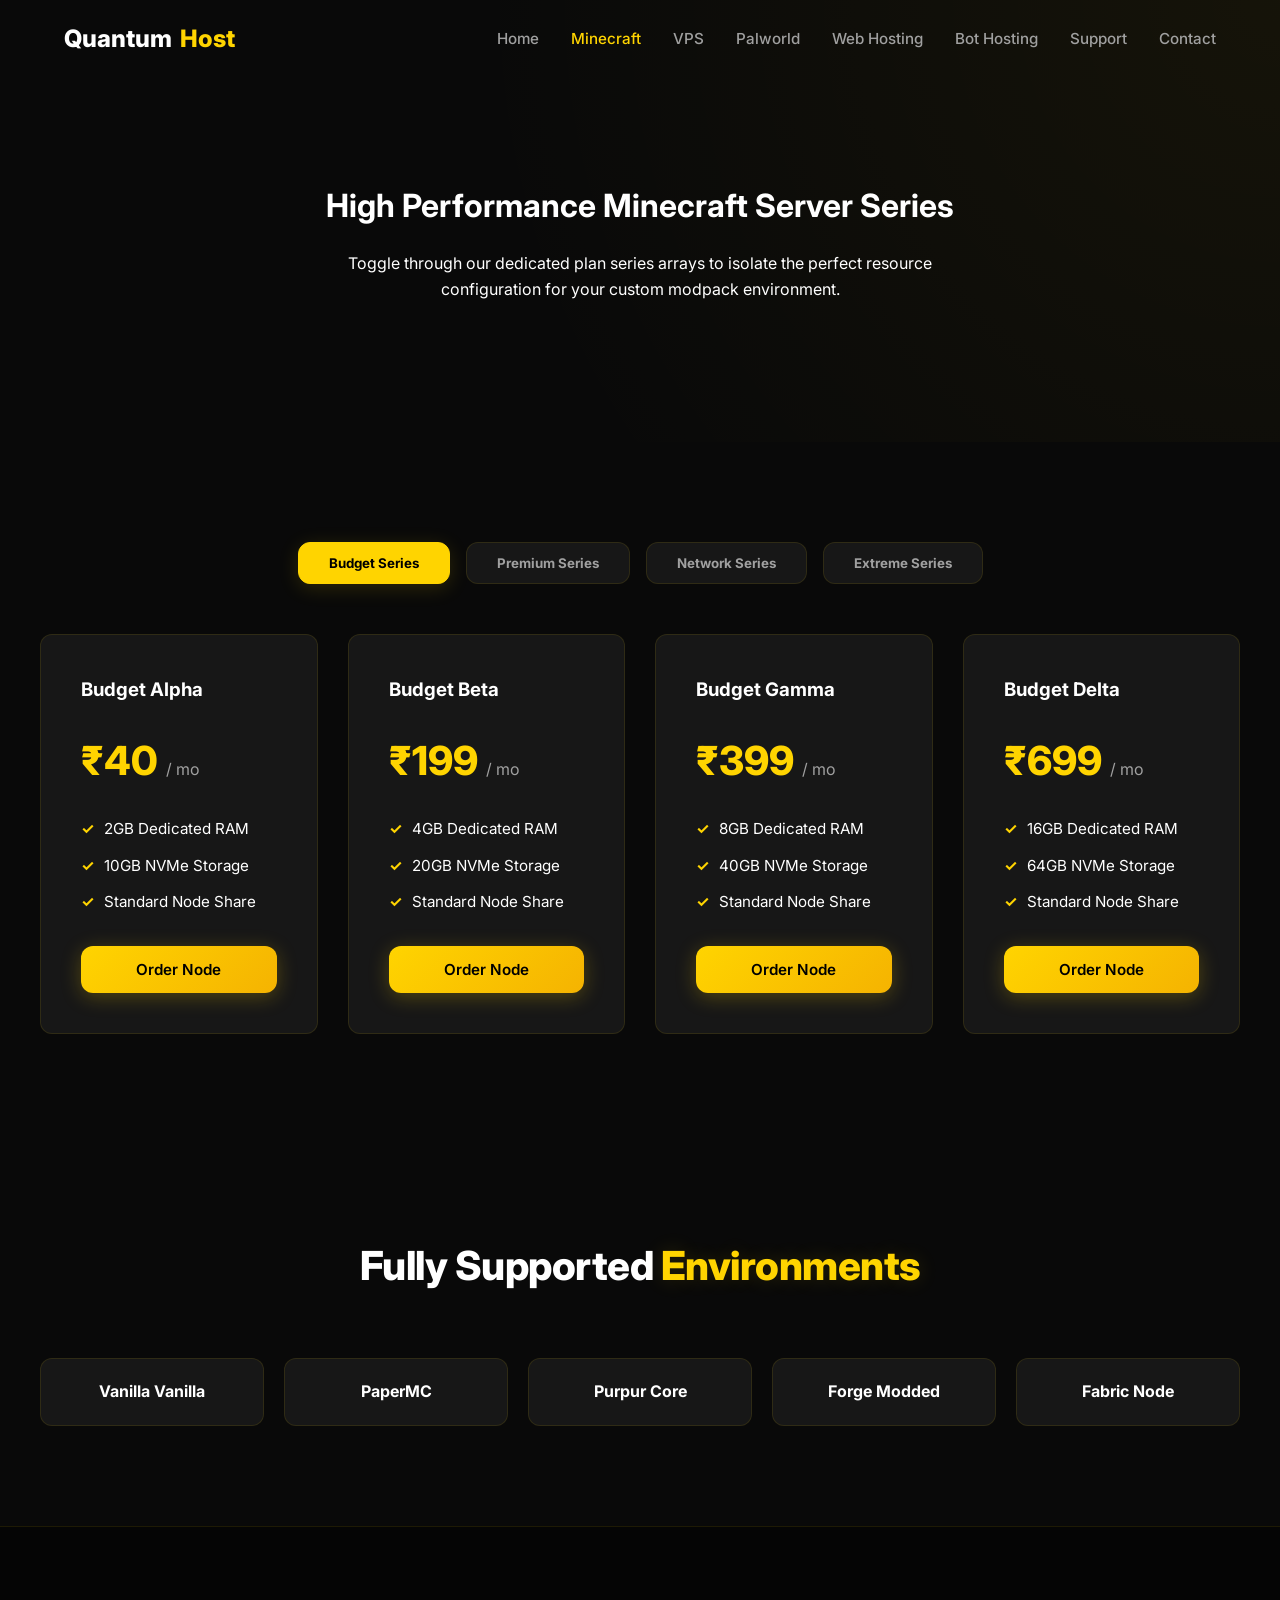
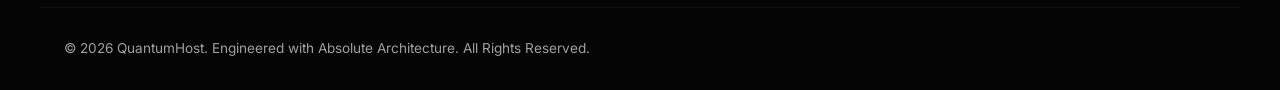
==== commit 55c0e285: "Update index.html" ====
--- a/minecraft/index.html
+++ b/minecraft/index.html
@@ -5,9 +5,42 @@
     <meta name="viewport" content="width=device-width, initial-scale=1.0">
     <title>Premium Minecraft Server Hosting - QuantumHost</title>
     <link rel="stylesheet" href="../assets/css/style.css">
+    <style>
+        /* Dedicated styles for the interactive Series layout */
+        .series-tabs {
+            display: flex;
+            justify-content: center;
+            gap: 16px;
+            margin-bottom: 50px;
+            flex-wrap: wrap;
+        }
+        .tab-btn {
+            background: var(--card);
+            border: 1px solid var(--border);
+            color: var(--text-muted);
+            padding: 12px 30px;
+            border-radius: var(--radius);
+            font-weight: 700;
+            cursor: pointer;
+            transition: var(--transition);
+        }
+        .tab-btn:hover, .tab-btn.active {
+            border-color: var(--primary);
+            color: #000;
+            background: var(--primary);
+            box-shadow: 0 4px 20px var(--glow);
+        }
+        .series-container {
+            display: none;
+        }
+        .series-container.active {
+            display: grid;
+        }
+    </style>
 </head>
 <body>
 
+    <!-- Navigation Framework -->
     <nav class="navbar sticky">
         <div class="container nav-container">
             <a href="../index.html" class="logo">Quantum<span>Host</span></a>
@@ -24,125 +57,271 @@
         </div>
     </nav>
 
+    <!-- Page Hero Banner -->
     <header class="hero">
-        <div class="container text-center" style="text-align: center;">
-            <h1 class="fade-up">High Performance <span>Minecraft Node</span> Deployments</h1>
-            <p class="fade-up" style="margin: 20px auto; max-width: 600px;">Zero lag, completely isolated game memory paths, and unmetered NVMe enterprise clusters optimized for heavy modpacks.</p>
+        <div class="container" style="text-align: center;">
+            <h1 class="fade-up">High Performance <span>Minecraft Server</span> Series</h1>
+            <p class="fade-up" style="margin: 20px auto; max-width: 600px;">Toggle through our dedicated plan series arrays to isolate the perfect resource configuration for your custom modpack environment.</p>
         </div>
     </header>
 
+    <!-- Plan Series Section -->
+    <section class="section container fade-up">
+        
+        <!-- Interactive Plan Selector Controls -->
+        <div class="series-tabs">
+            <button class="tab-btn active" onclick="switchSeries('budget')">Budget Series</button>
+            <button class="tab-btn" onclick="switchSeries('premium')">Premium Series</button>
+            <button class="tab-btn" onclick="switchSeries('network')">Network Series</button>
+            <button class="tab-btn" onclick="switchSeries('extreme')">Extreme Series</button>
+        </div>
+
+        <!-- BUDGET SERIES MATRICES -->
+        <div id="budget" class="grid-4 series-container active">
+            <div class="card pricing-card">
+                <div>
+                    <h3>Budget Alpha</h3>
+                    <div class="pricing-price">₹40 <span>/ mo</span></div>
+                    <ul class="pricing-features">
+                        <li>2GB Dedicated RAM</li>
+                        <li>10GB NVMe Storage</li>
+                        <li>Standard Node Share</li>
+                    </ul>
+                </div>
+                <button class="btn btn-primary" onclick="alert('Deploying Budget Alpha...')">Order Node</button>
+            </div>
+            <div class="card pricing-card">
+                <div>
+                    <h3>Budget Beta</h3>
+                    <div class="pricing-price">₹199 <span>/ mo</span></div>
+                    <ul class="pricing-features">
+                        <li>4GB Dedicated RAM</li>
+                        <li>20GB NVMe Storage</li>
+                        <li>Standard Node Share</li>
+                    </ul>
+                </div>
+                <button class="btn btn-primary" onclick="alert('Deploying Budget Beta...')">Order Node</button>
+            </div>
+            <div class="card pricing-card">
+                <div>
+                    <h3>Budget Gamma</h3>
+                    <div class="pricing-price">₹399 <span>/ mo</span></div>
+                    <ul class="pricing-features">
+                        <li>8GB Dedicated RAM</li>
+                        <li>40GB NVMe Storage</li>
+                        <li>Standard Node Share</li>
+                    </ul>
+                </div>
+                <button class="btn btn-primary" onclick="alert('Deploying Budget Gamma...')">Order Node</button>
+            </div>
+            <div class="card pricing-card">
+                <div>
+                    <h3>Budget Delta</h3>
+                    <div class="pricing-price">₹699 <span>/ mo</span></div>
+                    <ul class="pricing-features">
+                        <li>16GB Dedicated RAM</li>
+                        <li>64GB NVMe Storage</li>
+                        <li>Standard Node Share</li>
+                    </ul>
+                </div>
+                <button class="btn btn-primary" onclick="alert('Deploying Budget Delta...')">Order Node</button>
+            </div>
+        </div>
+
+        <!-- PREMIUM SERIES MATRICES -->
+        <div id="premium" class="grid-4 series-container">
+            <div class="card pricing-card">
+                <div>
+                    <h3>Premium Core-1</h3>
+                    <div class="pricing-price">₹399 <span>/ mo</span></div>
+                    <ul class="pricing-features">
+                        <li>8GB Ryzen RAM</li>
+                        <li>30GB NVMe Gen4</li>
+                        <li>Priority Compute Allocation</li>
+                    </ul>
+                </div>
+                <button class="btn btn-primary" onclick="alert('Deploying Premium Core-1...')">Order Node</button>
+            </div>
+            <div class="card pricing-card">
+                <div>
+                    <h3>Premium Core-2</h3>
+                    <div class="pricing-price">₹549 <span>/ mo</span></div>
+                    <ul class="pricing-features">
+                        <li>12GB Ryzen RAM</li>
+                        <li>60GB NVMe Gen4</li>
+                        <li>Priority Compute Allocation</li>
+                    </ul>
+                </div>
+                <button class="btn btn-primary" onclick="alert('Deploying Premium Core-2...')">Order Node</button>
+            </div>
+            <div class="card pricing-card premium-tier">
+                <div class="pricing-badge">Optimal</div>
+                <div>
+                    <h3>Premium Core-3</h3>
+                    <div class="pricing-price">₹699 <span>/ mo</span></div>
+                    <ul class="pricing-features">
+                        <li>16GB Ryzen RAM</li>
+                        <li>90GB NVMe Gen4</li>
+                        <li>Priority Compute Allocation</li>
+                    </ul>
+                </div>
+                <button class="btn btn-primary" onclick="alert('Deploying Premium Core-3...')">Order Node</button>
+            </div>
+            <div class="card pricing-card">
+                <div>
+                    <h3>Premium Max</h3>
+                    <div class="pricing-price">₹899 <span>/ mo</span></div>
+                    <ul class="pricing-features">
+                        <li>32GB Ryzen RAM</li>
+                        <li>128GB NVMe Gen4</li>
+                        <li>Priority Compute Allocation</li>
+                    </ul>
+                </div>
+                <button class="btn btn-primary" onclick="alert('Deploying Premium Max...')">Order Node</button>
+            </div>
+        </div>
+
+        <!-- NETWORK SERIES MATRICES -->
+        <div id="network" class="grid-4 series-container">
+            <div class="card pricing-card">
+                <div>
+                    <h3>Net Starter</h3>
+                    <div class="pricing-price">₹699 <span>/ mo</span></div>
+                    <ul class="pricing-features">
+                        <li>16GB High Frequency RAM</li>
+                        <li>128GB RAID 10 NVMe</li>
+                        <li>Dedicated Bungee Routing</li>
+                    </ul>
+                </div>
+                <button class="btn btn-primary" onclick="alert('Deploying Net Starter...')">Order Node</button>
+            </div>
+            <div class="card pricing-card">
+                <div>
+                    <h3>Net Advance</h3>
+                    <div class="pricing-price">₹999 <span>/ mo</span></div>
+                    <ul class="pricing-features">
+                        <li>32GB High Frequency RAM</li>
+                        <li>256GB RAID 10 NVMe</li>
+                        <li>Dedicated Bungee Routing</li>
+                    </ul>
+                </div>
+                <button class="btn btn-primary" onclick="alert('Deploying Net Advance...')">Order Node</button>
+            </div>
+            <div class="card pricing-card">
+                <div>
+                    <h3>Net Pro</h3>
+                    <div class="pricing-price">₹1399 <span>/ mo</span></div>
+                    <ul class="pricing-features">
+                        <li>48GB High Frequency RAM</li>
+                        <li>384GB RAID 10 NVMe</li>
+                        <li>Dedicated Bungee Routing</li>
+                    </ul>
+                </div>
+                <button class="btn btn-primary" onclick="alert('Deploying Net Pro...')">Order Node</button>
+            </div>
+            <div class="card pricing-card premium-tier">
+                <div class="pricing-badge">Enterprise</div>
+                <div>
+                    <h3>Net Nexus</h3>
+                    <div class="pricing-price">₹1799 <span>/ mo</span></div>
+                    <ul class="pricing-features">
+                        <li>64GB High Frequency RAM</li>
+                        <li>528GB RAID 10 NVMe</li>
+                        <li>Dedicated Bungee Routing</li>
+                    </ul>
+                </div>
+                <button class="btn btn-primary" onclick="alert('Deploying Net Nexus...')">Order Node</button>
+            </div>
+        </div>
+
+        <!-- EXTREME SERIES MATRICES -->
+        <div id="extreme" class="grid-4 series-container">
+            <div class="card pricing-card">
+                <div>
+                    <h3>Quantum Extreme I</h3>
+                    <div class="pricing-price">₹599 <span>/ mo</span></div>
+                    <ul class="pricing-features">
+                        <li>32GB Isolated DDR5 RAM</li>
+                        <li>128GB PCIe 5.0 NVMe</li>
+                        <li>Uncapped Core Clocking</li>
+                    </ul>
+                </div>
+                <button class="btn btn-primary" onclick="alert('Deploying Quantum Extreme I...')">Order Node</button>
+            </div>
+            <div class="card pricing-card">
+                <div>
+                    <h3>Quantum Extreme II</h3>
+                    <div class="pricing-price">₹899 <span>/ mo</span></div>
+                    <ul class="pricing-features">
+                        <li>64GB Isolated DDR5 RAM</li>
+                        <li>256GB PCIe 5.0 NVMe</li>
+                        <li>Uncapped Core Clocking</li>
+                    </ul>
+                </div>
+                <button class="btn btn-primary" onclick="alert('Deploying Quantum Extreme II...')">Order Node</button>
+            </div>
+            <div class="card pricing-card">
+                <div>
+                    <h3>Quantum Extreme III</h3>
+                    <div class="pricing-price">₹1199 <span>/ mo</span></div>
+                    <ul class="pricing-features">
+                        <li>96GB Isolated DDR5 RAM</li>
+                        <li>512GB PCIe 5.0 NVMe</li>
+                        <li>Uncapped Core Clocking</li>
+                    </ul>
+                </div>
+                <button class="btn btn-primary" onclick="alert('Deploying Quantum Extreme III...')">Order Node</button>
+            </div>
+            <div class="card pricing-card premium-tier">
+                <div class="pricing-badge">Max Compute</div>
+                <div>
+                    <h3>Quantum Apex</h3>
+                    <div class="pricing-price">₹1399 <span>/ mo</span></div>
+                    <ul class="pricing-features">
+                        <li>128GB Isolated DDR5 RAM</li>
+                        <li>1TB PCIe 5.0 NVMe</li>
+                        <li>Uncapped Core Clocking</li>
+                    </ul>
+                </div>
+                <button class="btn btn-primary" onclick="alert('Deploying Quantum Apex...')">Order Node</button>
+            </div>
+        </div>
+
+    </section>
+
+    <!-- Version Matrix -->
     <section class="section container fade-up">
         <div class="section-header">
-            <h2>Select Your <span>Minecraft Tier</span></h2>
-            <p>Scalable configurations supporting Paper, Purpur, Forge, Fabric, and enterprise networks.</p>
-        </div>
-        <div class="grid-4">
-            <div class="card pricing-card">
-                <div>
-                    <h3>Budget Tier</h3>
-                    <div class="pricing-price">₹40<span>/ mo</span></div>
-                    <ul class="pricing-features">
-                        <li>2GB DDR4 Memory</li>
-                        <li>10GB Enterprise NVMe</li>
-                        <li>Standard Node Share</li>
-                    </ul>
-                </div>
-                <button class="btn btn-primary" onclick="alert('Redirecting to Budget Billing Portal...')">Deploy Matrix</button>
-            </div>
-            <div class="card pricing-card premium-tier">
-                <div class="pricing-badge">Optimal</div>
-                <div>
-                    <h3>Premium Tier</h3>
-                    <div class="pricing-price">₹399<span>/ mo</span></div>
-                    <ul class="pricing-features">
-                        <li>8GB Ryzen Memory</li>
-                        <li>30GB NVMe Gen4</li>
-                        <li>Dedicated Resource Allocation</li>
-                    </ul>
-                </div>
-                <button class="btn btn-primary" onclick="alert('Redirecting to Premium Billing Portal...')">Deploy Matrix</button>
-            </div>
-            <div class="card pricing-card">
-                <div>
-                    <h3>Network Tier</h3>
-                    <div class="pricing-price">₹699<span>/ mo</span></div>
-                    <ul class="pricing-features">
-                        <li>16GB Ryzen Memory</li>
-                        <li>128GB NVMe Gen4</li>
-                        <li>Dedicated Core Mapping</li>
-                    </ul>
-                </div>
-                <button class="btn btn-primary" onclick="alert('Redirecting to Network Billing Portal...')">Deploy Matrix</button>
-            </div>
-            <div class="card pricing-card">
-                <div>
-                    <h3>Extreme Tier</h3>
-                    <div class="pricing-price">₹599<span>/ mo</span></div>
-                    <ul class="pricing-features">
-                        <li>32GB Dedicated RAM</li>
-                        <li>1TB Enterprise NVMe</li>
-                        <li>Uncapped Core Execution</li>
-                    </ul>
-                </div>
-                <button class="btn btn-primary" onclick="alert('Redirecting to Extreme Billing Portal...')">Deploy Matrix</button>
-            </div>
+            <h2>Fully Supported <span>Environments</span></h2>
+        </div>
+        <div style="display: grid; grid-template-columns: repeat(auto-fit, minmax(150px, 1fr)); gap: 20px; text-align: center;">
+            <div class="card" style="padding: 20px;"><h4>Vanilla Vanilla</h4></div>
+            <div class="card" style="padding: 20px;"><h4>PaperMC</h4></div>
+            <div class="card" style="padding: 20px;"><h4>Purpur Core</h4></div>
+            <div class="card" style="padding: 20px;"><h4>Forge Modded</h4></div>
+            <div class="card" style="padding: 20px;"><h4>Fabric Node</h4></div>
         </div>
     </section>
 
-    <section class="section container fade-up">
-        <div class="section-header">
-            <h2>Architectural <span>Feature Comparison</span></h2>
-        </div>
-        <table style="width: 100%; border-collapse: collapse; background: var(--card); border-radius: var(--radius); overflow: hidden; border: 1px solid var(--border);">
-            <thead>
-                <tr style="background: rgba(255,212,0,0.05); text-align: left;">
-                    <th style="padding: 20px;">Feature Specification</th>
-                    <th style="padding: 20px;">Budget Systems</th>
-                    <th style="padding: 20px;">Extreme Systems</th>
-                </tr>
-            </thead>
-            <tbody>
-                <tr style="border-bottom: 1px solid var(--border);">
-                    <td style="padding: 20px;">CPU Core Model</td>
-                    <td style="padding: 20px; color: var(--text-muted);">Intel Xeon E-Series Base</td>
-                    <td style="padding: 20px; color: var(--primary);">AMD Ryzen 9 7950X Extreme</td>
-                </tr>
-                <tr style="border-bottom: 1px solid var(--border);">
-                    <td style="padding: 20px;">Storage Array Layer</td>
-                    <td style="padding: 20px; color: var(--text-muted);">Standard SSD Matrix</td>
-                    <td style="padding: 20px; color: var(--primary);">Enterprise NVMe Gen4 RAID 10</td>
-                </tr>
-                <tr>
-                    <td style="padding: 20px;">DDoS Mitigation Path</td>
-                    <td style="padding: 20px; color: var(--text-muted);">Standard Edge Filtering</td>
-                    <td style="padding: 20px; color: var(--primary);">Custom Premium Game Level Anycast</td>
-                </tr>
-            </tbody>
-        </table>
-    </section>
-
-    <section class="section container fade-up">
-        <div class="section-header">
-            <h2>Frequently Asked <span>Inquiries</span></h2>
-        </div>
-        <div style="max-width: 800px; margin: 0 auto;">
-            <div class="faq-item">
-                <div class="faq-trigger">Can I scale allocations dynamically later?</div>
-                <div class="faq-content">Yes, upgrades are calculated seamlessly without data corruption or memory clean wipes.</div>
-            </div>
-            <div class="faq-item">
-                <div class="faq-trigger">Do you offer automated backup maps?</div>
-                <div class="faq-content">All setups include hourly incremental backup systems inside secure offsite storage nodes.</div>
-            </div>
-        </div>
-    </section>
-
+    <!-- Structural Footer Area -->
     <footer class="footer">
         <div class="container footer-bottom">
             <p>&copy; 2026 QuantumHost. Engineered with Absolute Architecture. All Rights Reserved.</p>
         </div>
     </footer>
 
+    <!-- Interactive Plan Matrix Dynamic Switcher Script -->
+    <script>
+        function switchSeries(seriesId) {
+            // Deactivate all tab controls and layout grids
+            document.querySelectorAll('.tab-btn').forEach(btn => btn.classList.remove('active'));
+            document.querySelectorAll('.series-container').forEach(container => container.classList.remove('active'));
+            
+            // Activate target parameters
+            event.target.classList.add('active');
+            document.getElementById(seriesId).classList.add('active');
+        }
+    </script>
     <script src="../assets/js/script.js"></script>
 </body>
 </html>
